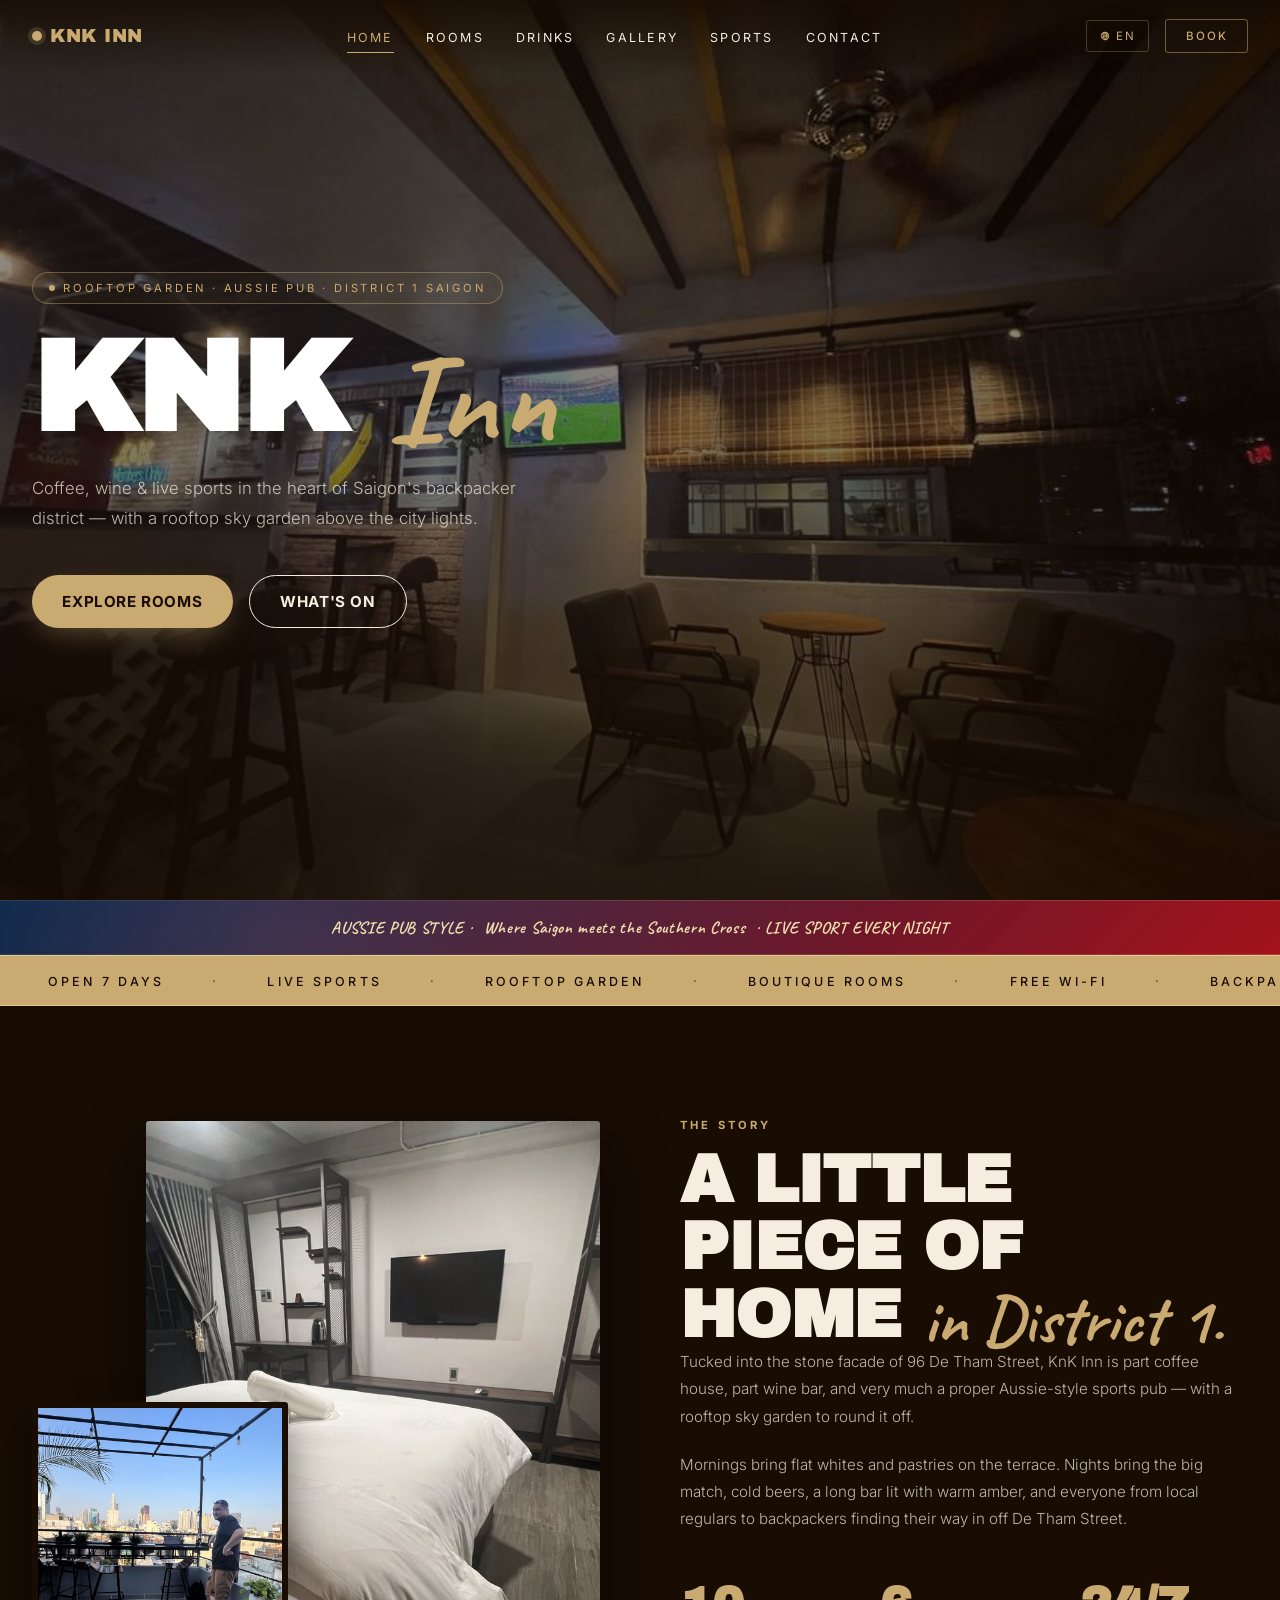
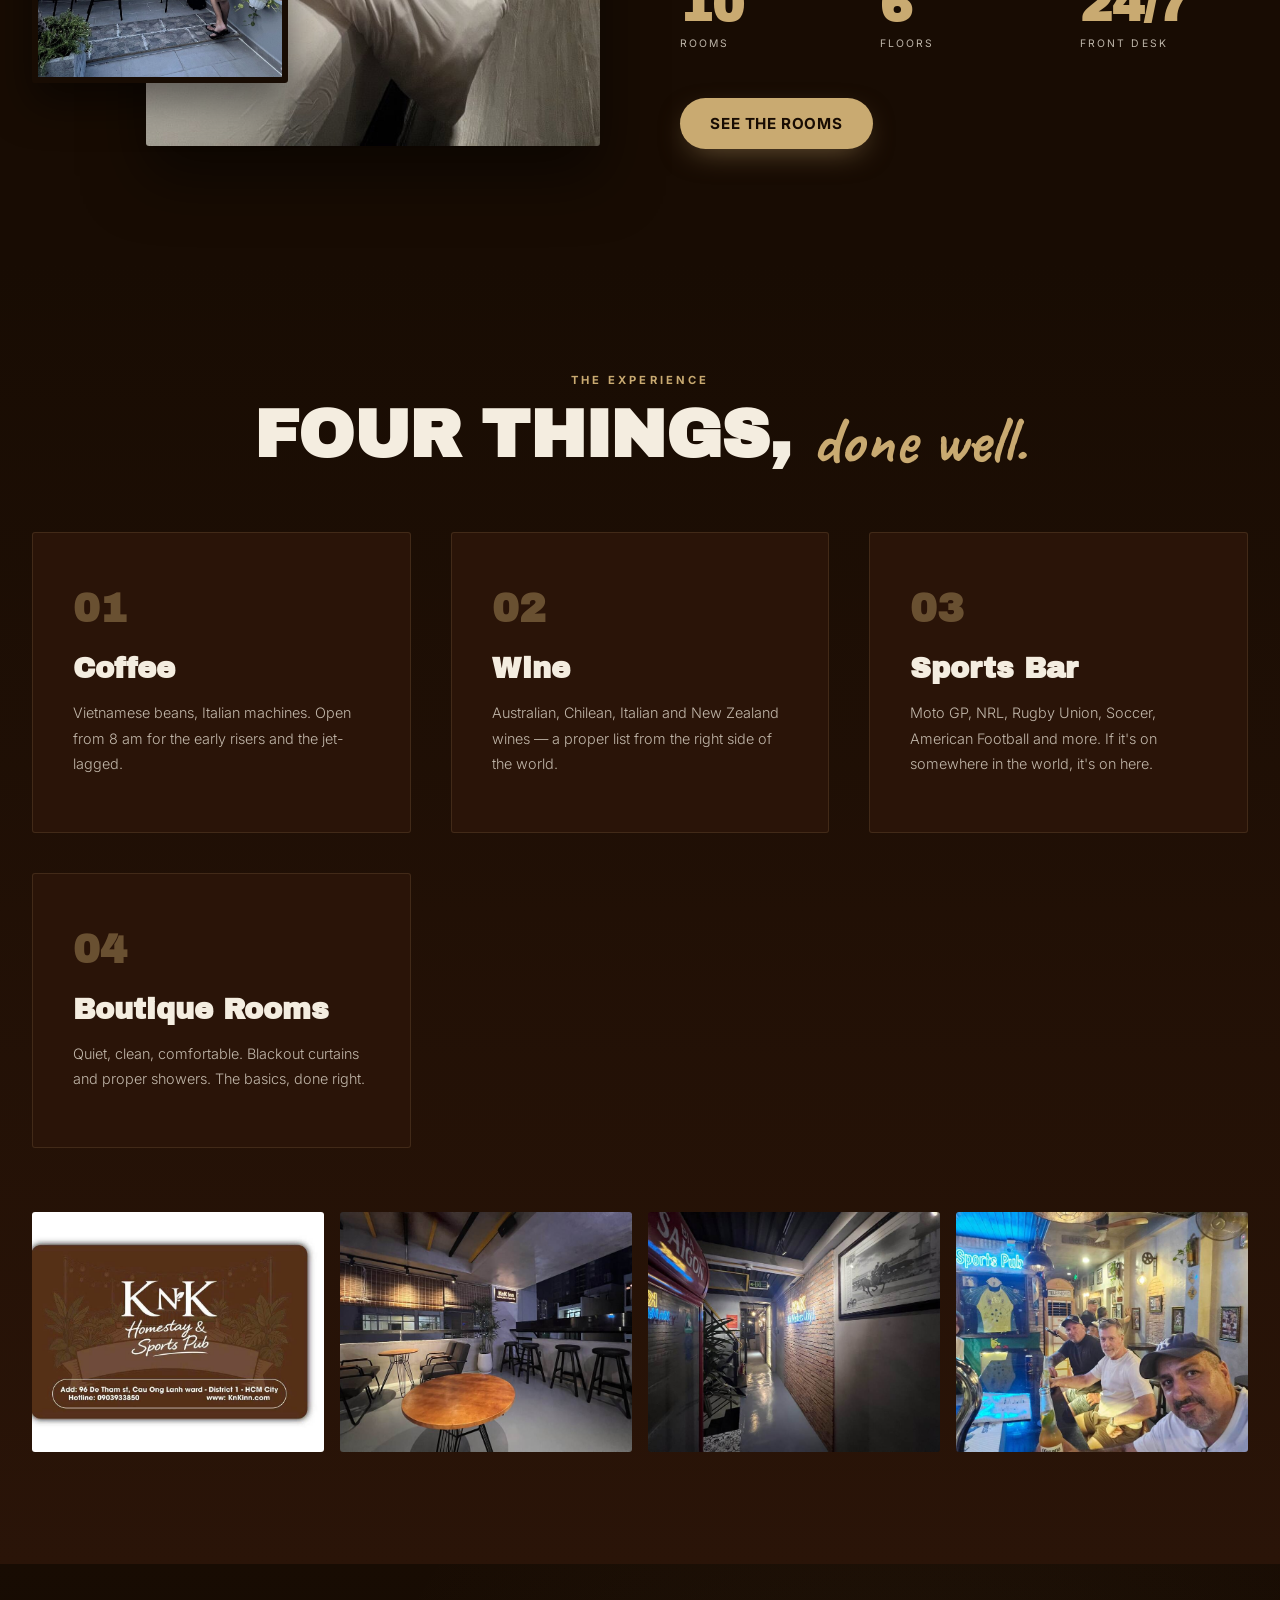
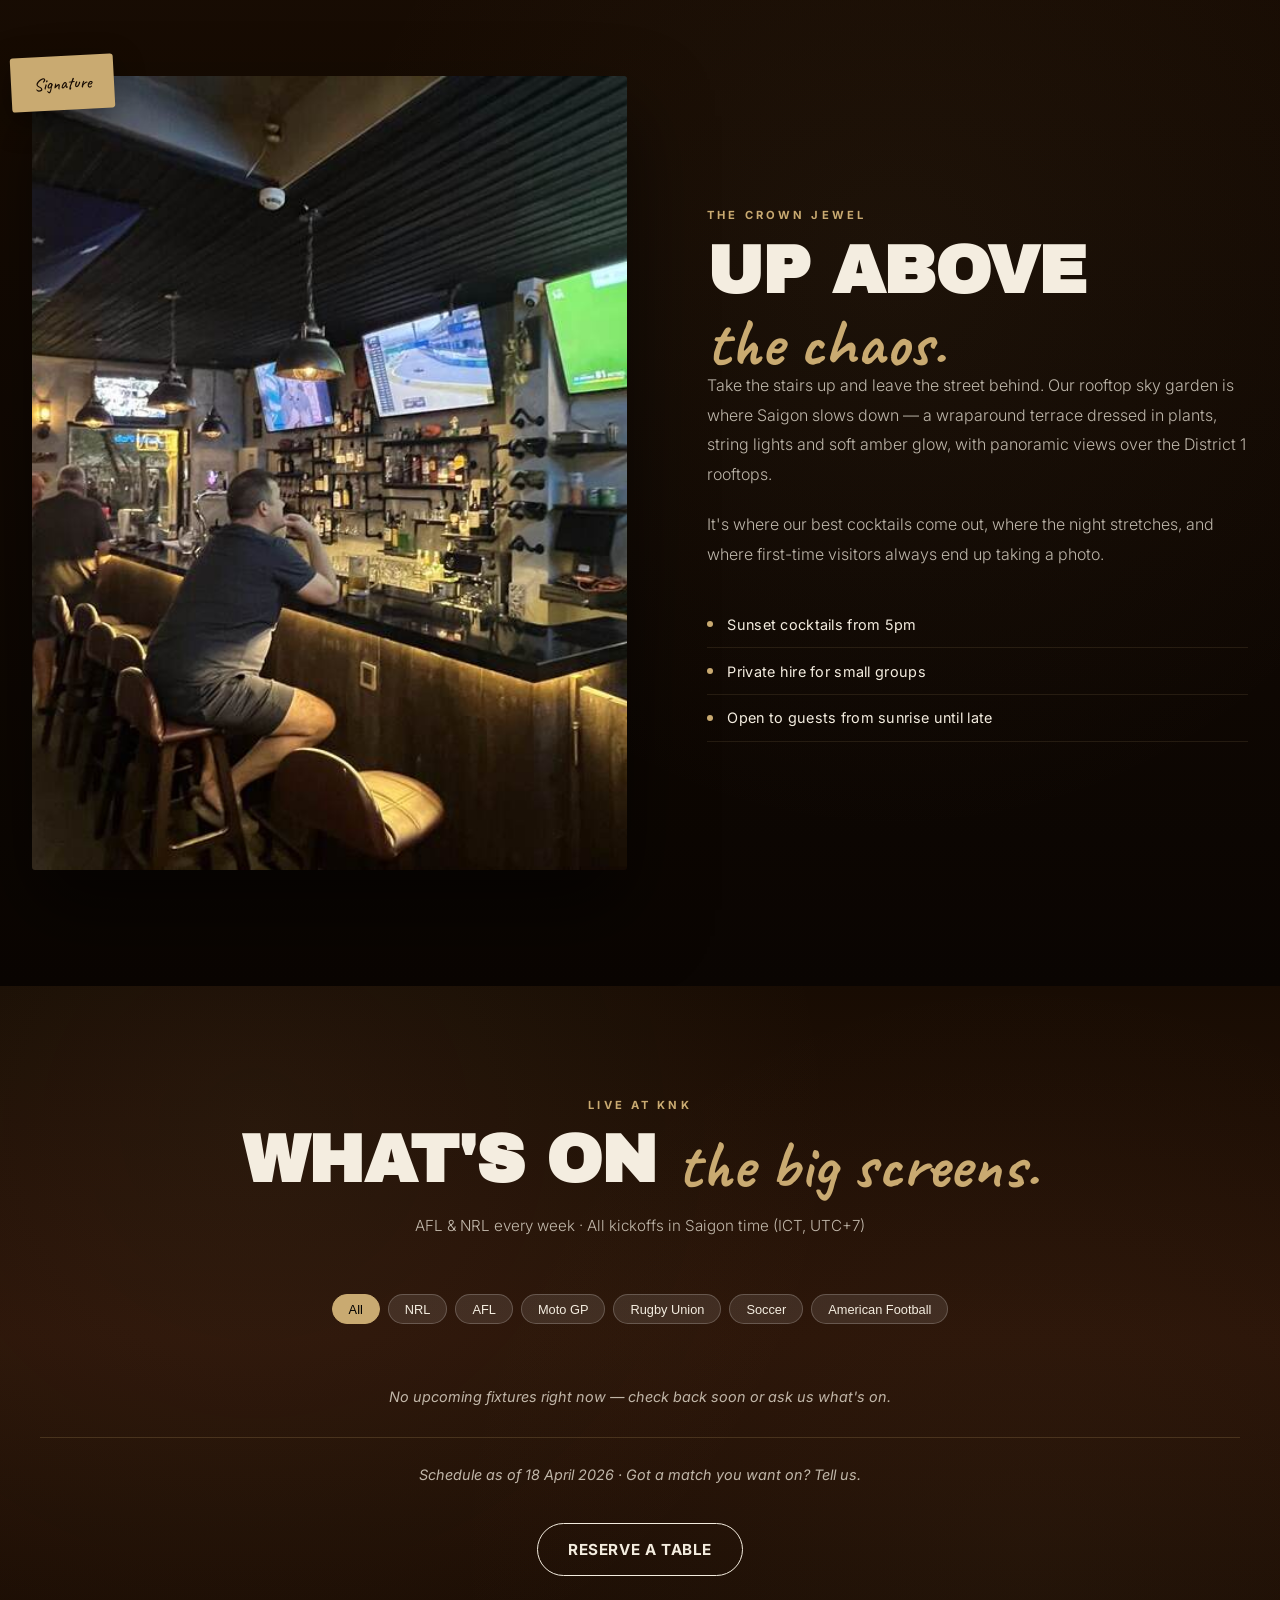
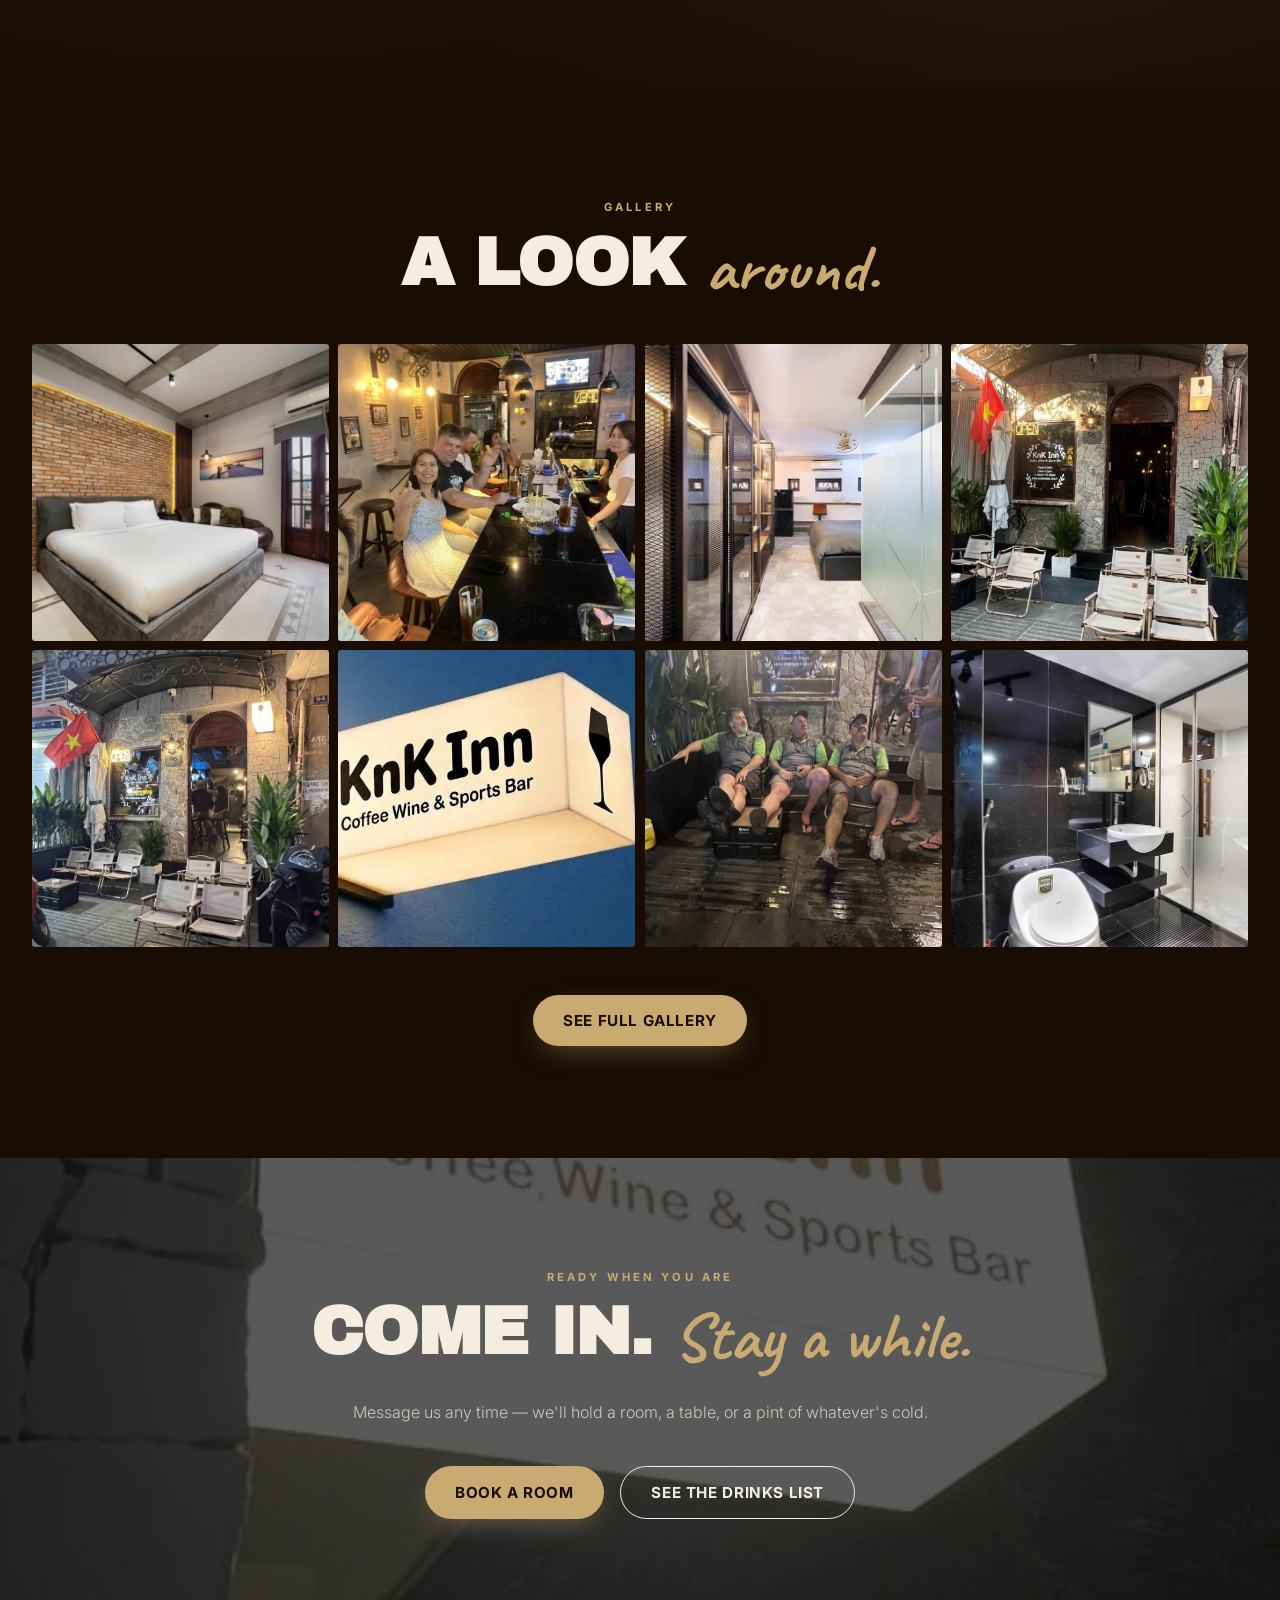
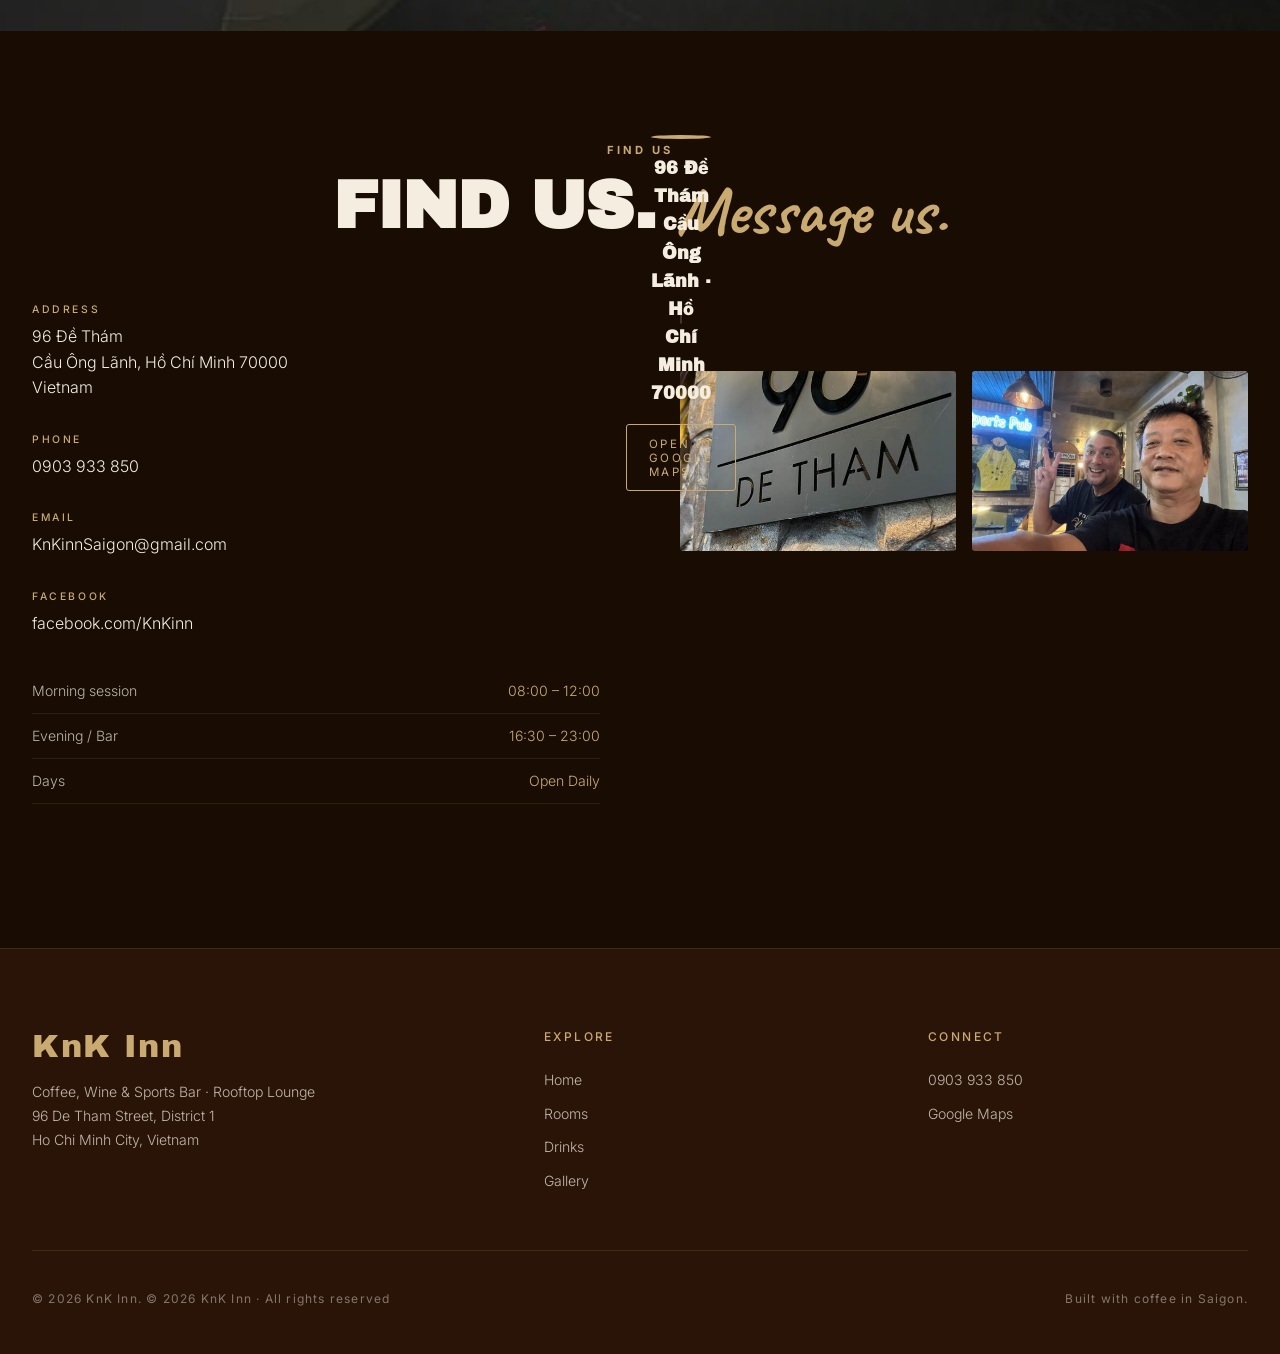
==== index.html @ b1adc75a "Update content, photos & sports" ====
<!DOCTYPE html>
<html lang="en">
<head>
<meta charset="UTF-8">
<meta name="viewport" content="width=device-width,initial-scale=1.0">
<title>KnK Inn — Boutique Hotel · Coffee · Wine · Sports Bar · Ho Chi Minh City</title>
<meta name="description" content="KnK Inn — an Aussie pub-style boutique hotel in the heart of District 1, Saigon. Coffee by day, wine and sport by night, rooftop by moonlight.">
<meta property="og:title" content="KnK Inn — Saigon">
<meta property="og:description" content="Boutique rooms · Coffee · Wine · Sports Bar · Rooftop Garden — 96 De Tham, District 1, Ho Chi Minh City">
<meta property="og:type" content="website">
<link rel="preconnect" href="https://fonts.googleapis.com">
<link rel="preconnect" href="https://fonts.gstatic.com" crossorigin>
<link href="https://fonts.googleapis.com/css2?family=Archivo+Black&family=Inter:wght@400;500;600;700&family=Caveat:wght@700&display=swap" rel="stylesheet">
<link rel="stylesheet" href="assets/css/styles.css">
</head>
<body>

<!-- NAV -->
<nav id="nav">
  <div class="nav-inner">
    <a href="index.html" class="nav-logo">KnK Inn</a>
    <ul class="nav-links">
      <li><a href="index.html" class="active" data-i18n="nav.home">Home</a></li>
      <li><a href="rooms.html" data-i18n="nav.rooms">Rooms</a></li>
      <li><a href="drinks.html" data-i18n="nav.drinks">Drinks</a></li>
      <li><a href="gallery.html" data-i18n="nav.gallery">Gallery</a></li>
      <li><a href="#sports" data-i18n="nav.sports">Sports</a></li>
      <li><a href="#contact" data-i18n="nav.contact">Contact</a></li>
    </ul>
    <div class="nav-right">
      <div data-lang-switch></div>
      <a href="#contact" class="nav-cta" data-i18n="nav.book">Book</a>
    </div>
    <button class="hamburger" aria-label="Menu" aria-expanded="false">
      <span></span><span></span><span></span>
    </button>
  </div>
</nav>

<div class="mobile-menu">
  <a href="index.html" data-i18n="nav.home">Home</a>
  <a href="rooms.html" data-i18n="nav.rooms">Rooms</a>
  <a href="drinks.html" data-i18n="nav.drinks">Drinks</a>
  <a href="gallery.html" data-i18n="nav.gallery">Gallery</a>
  <a href="#sports" data-i18n="nav.sports">Sports</a>
  <a href="#contact" data-i18n="nav.contact">Contact</a>
</div>

<!-- HERO -->
<section id="hero">
  <div class="hero-slides">
    <div class="hero-slide active"><img src="assets/img/nw_50.jpg" alt="KnK Inn facade"></div>
    <div class="hero-slide"><img src="assets/img/nw_22.jpg" alt="Rooftop garden"></div>
    <div class="hero-slide"><img src="assets/img/rm_11.jpg" alt="KnK Inn room"></div>
    <div class="hero-slide"><img src="assets/img/nw_11.jpg" alt="Sports bar"></div>
  </div>
  <div class="hero-overlay"></div>
  <div class="hero-content">
    <div class="hero-badge">
      <span class="hero-badge-dot"></span>
      <span data-i18n="hero.badge">Rooftop Garden · Aussie Pub · Saigon · District 1</span>
    </div>
    <h1 class="hero-title display-xl">
      <span data-i18n="hero.titleLine1">KnK</span> <em data-i18n="hero.titleLine2">Inn</em>
    </h1>
    <p class="hero-desc" data-i18n="hero.desc">Boutique rooms. Proper coffee. Good wine. Every game on every screen. A rooftop that makes Saigon feel small.</p>
    <div class="hero-actions">
      <a href="rooms.html" class="btn-primary" data-i18n="hero.ctaRooms">Explore Rooms</a>
      <a href="#sports" class="btn-ghost" data-i18n="hero.ctaSports">What's On</a>
    </div>
  </div>
</section>

<!-- AUSSIE PUB STRIP -->
<div class="aussie-strip">
  <p><em data-i18n="aussie.text">Aussie Pub Style in the heart of Saigon — every footy code, every cold tap, every time.</em></p>
</div>

<!-- TICKER -->
<div id="ticker">
  <div class="ticker-inner">
    <span data-i18n="ticker.item1">Open 7 Days</span>
    <span data-i18n="ticker.item2">Live Sports</span>
    <span data-i18n="ticker.item3">Rooftop Garden</span>
    <span data-i18n="ticker.item4">Boutique Rooms</span>
    <span data-i18n="ticker.item5">Free Wi-Fi</span>
    <span data-i18n="ticker.item6">Backpacker Street</span>
    <span data-i18n="ticker.item1">Open 7 Days</span>
    <span data-i18n="ticker.item2">Live Sports</span>
    <span data-i18n="ticker.item3">Rooftop Garden</span>
    <span data-i18n="ticker.item4">Boutique Rooms</span>
  </div>
</div>

<!-- ABOUT -->
<section class="section" id="about">
  <div class="container">
    <div class="about-wrap">
      <div class="about-images reveal">
        <img class="about-img-main" src="assets/img/rm_02.jpg" alt="KnK Inn room">
        <img class="about-img-inset" src="assets/img/rm_06.jpg" alt="KnK Inn rooftop">
      </div>
      <div class="about-content reveal">
        <span class="eyebrow" data-i18n="about.eyebrow">About Us</span>
        <h2 class="display-lg" data-i18n="about.title">A little piece of home <em>in District 1.</em></h2>
        <p data-i18n="about.p1">KnK Inn sits right on De Tham — the backpacker street — two minutes from Bui Vien's neon and ten minutes from Ben Thanh Market. We built the place we wanted to drink in: an Aussie pub that actually feels like one, with a serious coffee bar, and rooms upstairs that don't pretend to be anything other than comfortable and quiet.</p>
        <p data-i18n="about.p2">Six floors. A rooftop garden that catches the breeze. Every match on every screen. Come for the cricket, stay for the wine list.</p>
        <div class="stat-row">
          <div class="stat-item">
            <span class="stat-num">10</span>
            <div class="stat-label" data-i18n="about.stat1">Rooms</div>
          </div>
          <div class="stat-item">
            <span class="stat-num">6</span>
            <div class="stat-label" data-i18n="about.stat2">Floors</div>
          </div>
          <div class="stat-item">
            <span class="stat-num">24/7</span>
            <div class="stat-label" data-i18n="about.stat3">Front Desk</div>
          </div>
        </div>
        <a href="rooms.html" class="btn-primary" data-i18n="about.cta">See The Rooms</a>
      </div>
    </div>
  </div>
</section>

<!-- FEATURES -->
<section class="section" id="features" style="background:linear-gradient(180deg,var(--brown-deep),var(--brown-dark));">
  <div class="container">
    <div class="section-head" style="text-align:center;margin-bottom:4rem;">
      <span class="eyebrow" data-i18n="features.eyebrow">What We Do</span>
      <h2 class="display-lg" data-i18n="features.title">Four things, <em>done well.</em></h2>
    </div>
    <div class="features-grid">
      <div class="feature-card reveal">
        <div class="feature-num">01</div>
        <h3 class="feature-title" data-i18n="features.coffee.title">Coffee</h3>
        <p class="feature-desc" data-i18n="features.coffee.desc">Vietnamese beans, Italian machines. Open from 8 am for the early risers and the jet-lagged.</p>
      </div>
      <div class="feature-card reveal reveal-delay-1">
        <div class="feature-num">02</div>
        <h3 class="feature-title" data-i18n="features.wine.title">Wine</h3>
        <p class="feature-desc" data-i18n="features.wine.desc">Australian, Chilean, Italian and New Zealand wines — a proper list from the right side of the world.</p>
      </div>
      <div class="feature-card reveal reveal-delay-2">
        <div class="feature-num">03</div>
        <h3 class="feature-title" data-i18n="features.sports.title">Sports Bar</h3>
        <p class="feature-desc" data-i18n="features.sports.desc">Moto GP, NRL, Rugby Union, Soccer, American Football and more. If it's on somewhere in the world, it's on here.</p>
      </div>
      <div class="feature-card reveal reveal-delay-3">
        <div class="feature-num">04</div>
        <h3 class="feature-title" data-i18n="features.rooms.title">Boutique Rooms</h3>
        <p class="feature-desc" data-i18n="features.rooms.desc">Quiet, clean, comfortable. Blackout curtains and proper showers. VIP rooms include private bathtubs. The basics, done right.</p>
      </div>
    </div>
    <div class="photo-strip">
      <a class="photo-strip-item" data-lb data-lb-src="assets/img/nw_17.jpg"><img src="assets/img/nw_17.jpg" alt=""></a>
      <a class="photo-strip-item" data-lb data-lb-src="assets/img/nw_29.jpg"><img src="assets/img/nw_29.jpg" alt=""></a>
      <a class="photo-strip-item" data-lb data-lb-src="assets/img/nw_45.jpg"><img src="assets/img/nw_45.jpg" alt=""></a>
      <a class="photo-strip-item" data-lb data-lb-src="assets/img/nw_60.jpg"><img src="assets/img/nw_60.jpg" alt=""></a>
    </div>
  </div>
</section>

<!-- ROOFTOP -->
<section class="section" id="rooftop">
  <div class="rooftop-wrap">
    <div class="rooftop-images reveal">
      <div class="rooftop-badge"><span data-i18n="rooftop.badge">Signature</span></div>
      <img class="rooftop-main" src="assets/img/nw_22.jpg" alt="Rooftop garden">
    </div>
    <div class="rooftop-copy reveal">
      <span class="eyebrow" data-i18n="rooftop.eyebrow">Our Rooftop Garden</span>
      <h2 class="display-lg" data-i18n="rooftop.title">Up above <em>the chaos.</em></h2>
      <p data-i18n="rooftop.p1">Climb three flights and the city changes. Frangipani, potted lemongrass, slow fans, low lights — a pocket of green that feels nothing like District 1 below.</p>
      <p data-i18n="rooftop.p2">It's where we host sundowners, long lunches, quiet coffees and the best seat in the house for a Saigon thunderstorm. Open to guests from sunrise until late.</p>
      <ul class="rooftop-highlights">
        <li data-i18n="rooftop.bullet1">Sunset cocktails from 5pm</li>
        <li data-i18n="rooftop.bullet3">Private hire for small groups</li>
        <li data-i18n="rooftop.bullet5">Open to guests from sunrise until late</li>
      </ul>
    </div>
  </div>
</section>

<!-- SPORTS -->
<section class="section" id="sports">
  <div class="container">
    <div class="sports-head">
      <span class="eyebrow" data-i18n="sports.eyebrow">Coming Up</span>
      <h2 class="display-lg" data-i18n="sports.title">What's on <em>the big screens.</em></h2>
      <p class="sports-sub" data-i18n="sports.sub">NRL · AFL · Moto GP · Rugby Union · Soccer · American Football · All times Saigon (ICT, UTC+7)</p>
    </div>

    <div class="sports-filter filter-bar" style="margin-bottom:2rem;display:flex;flex-wrap:wrap;gap:0.5rem;">
      <button class="chip active" onclick="filterFixtures(this,'all')">All</button>
      <button class="chip" onclick="filterFixtures(this,'nrl')">NRL</button>
      <button class="chip" onclick="filterFixtures(this,'afl')">AFL</button>
      <button class="chip" onclick="filterFixtures(this,'motogp')">Moto GP</button>
      <button class="chip" onclick="filterFixtures(this,'rugby')">Rugby Union</button>
      <button class="chip" onclick="filterFixtures(this,'soccer')">Soccer</button>
      <button class="chip" onclick="filterFixtures(this,'nfl')">American Football</button>
    </div>

    <ul class="fixtures reveal" id="fixtures-list">
      <li class="fixture" data-sport="nrl">
        <div class="fx-date"><span class="dow">Sat</span><span class="dom">18</span><span class="mon">Apr</span></div>
        <div class="fx-meta">
          <div class="fx-tags"><span class="fx-tag fx-nrl">NRL</span></div>
          <p class="fx-title">Wests Tigers <span class="v">v</span> Broncos</p>
          <p class="fx-venue">Campbelltown Stadium</p>
        </div>
        <div class="fx-time">4:30 pm<span class="small">ICT kickoff</span></div>
      </li>

      <li class="fixture" data-sport="afl">
        <div class="fx-date"><span class="dow">Sat</span><span class="dom">18</span><span class="mon">Apr</span></div>
        <div class="fx-meta">
          <div class="fx-tags"><span class="fx-tag fx-afl">AFL</span></div>
          <p class="fx-title">Adelaide <span class="v">v</span> St Kilda</p>
          <p class="fx-venue">Adelaide Oval</p>
        </div>
        <div class="fx-time">5:05 pm<span class="small">ICT kickoff</span></div>
      </li>

      <li class="fixture fixture--marquee" data-sport="motogp">
        <div class="fx-date"><span class="dow">Sun</span><span class="dom">20</span><span class="mon">Apr</span></div>
        <div class="fx-meta">
          <div class="fx-tags"><span class="fx-tag fx-motogp">Moto GP</span><span class="fx-tag fx-marquee">Race Day</span></div>
          <p class="fx-title">Qatar Grand Prix — MotoGP Race</p>
          <p class="fx-venue">Lusail International Circuit</p>
        </div>
        <div class="fx-time">7:00 pm<span class="small">ICT start</span></div>
      </li>

      <li class="fixture" data-sport="afl">
        <div class="fx-date"><span class="dow">Thu</span><span class="dom">23</span><span class="mon">Apr</span></div>
        <div class="fx-meta">
          <div class="fx-tags"><span class="fx-tag fx-afl">AFL</span></div>
          <p class="fx-title">Western Bulldogs <span class="v">v</span> Swans</p>
          <p class="fx-venue">Marvel Stadium</p>
        </div>
        <div class="fx-time">4:50 pm<span class="small">ICT kickoff</span></div>
      </li>

      <li class="fixture" data-sport="soccer">
        <div class="fx-date"><span class="dow">Thu</span><span class="dom">24</span><span class="mon">Apr</span></div>
        <div class="fx-meta">
          <div class="fx-tags"><span class="fx-tag fx-soccer">Soccer</span></div>
          <p class="fx-title">EPL Round 34</p>
          <p class="fx-venue">Multiple Venues — all on screen</p>
        </div>
        <div class="fx-time">All day<span class="small">ICT times vary</span></div>
      </li>

      <li class="fixture" data-sport="afl">
        <div class="fx-date"><span class="dow">Fri</span><span class="dom">24</span><span class="mon">Apr</span></div>
        <div class="fx-meta">
          <div class="fx-tags"><span class="fx-tag fx-afl">AFL</span></div>
          <p class="fx-title">Richmond <span class="v">v</span> Melbourne</p>
          <p class="fx-venue">MCG</p>
        </div>
        <div class="fx-time">4:50 pm<span class="small">ICT kickoff</span></div>
      </li>

      <li class="fixture" data-sport="nrl">
        <div class="fx-date"><span class="dow">Fri</span><span class="dom">24</span><span class="mon">Apr</span></div>
        <div class="fx-meta">
          <div class="fx-tags"><span class="fx-tag fx-nrl">NRL</span></div>
          <p class="fx-title">Broncos <span class="v">v</span> Bulldogs</p>
          <p class="fx-venue">Suncorp Stadium</p>
        </div>
        <div class="fx-time">5:00 pm<span class="small">ICT kickoff</span></div>
      </li>

      <li class="fixture fixture--marquee" data-sport="nrl">
        <div class="fx-date"><span class="dow">Sat</span><span class="dom">25</span><span class="mon">Apr</span></div>
        <div class="fx-meta">
          <div class="fx-tags"><span class="fx-tag fx-nrl">NRL</span><span class="fx-tag fx-marquee">ANZAC Day</span></div>
          <p class="fx-title">Storm <span class="v">v</span> Rabbitohs</p>
          <p class="fx-venue">AAMI Park</p>
        </div>
        <div class="fx-time">5:10 pm<span class="small">ICT kickoff</span></div>
      </li>

      <li class="fixture fixture--marquee" data-sport="afl">
        <div class="fx-date"><span class="dow">Sat</span><span class="dom">25</span><span class="mon">Apr</span></div>
        <div class="fx-meta">
          <div class="fx-tags"><span class="fx-tag fx-afl">AFL</span><span class="fx-tag fx-marquee">ANZAC Day</span></div>
          <p class="fx-title">Fremantle <span class="v">v</span> Carlton</p>
          <p class="fx-venue">Optus Stadium</p>
        </div>
        <div class="fx-time">6:30 pm<span class="small">ICT kickoff</span></div>
      </li>

      <li class="fixture" data-sport="rugby">
        <div class="fx-date"><span class="dow">Sat</span><span class="dom">26</span><span class="mon">Apr</span></div>
        <div class="fx-meta">
          <div class="fx-tags"><span class="fx-tag fx-rugby">Rugby Union</span></div>
          <p class="fx-title">Super Rugby Pacific Round 11</p>
          <p class="fx-venue">Multiple Venues</p>
        </div>
        <div class="fx-time">TBC<span class="small">ICT times</span></div>
      </li>

      <li class="fixture" data-sport="afl">
        <div class="fx-date"><span class="dow">Thu</span><span class="dom">30</span><span class="mon">Apr</span></div>
        <div class="fx-meta">
          <div class="fx-tags"><span class="fx-tag fx-afl">AFL</span></div>
          <p class="fx-title">Collingwood <span class="v">v</span> Hawthorn</p>
          <p class="fx-venue">MCG</p>
        </div>
        <div class="fx-time">4:30 pm<span class="small">ICT kickoff</span></div>
      </li>

      <li class="fixture fixture--marquee" data-sport="afl">
        <div class="fx-date"><span class="dow">Fri</span><span class="dom">01</span><span class="mon">May</span></div>
        <div class="fx-meta">
          <div class="fx-tags"><span class="fx-tag fx-afl">AFL</span><span class="fx-tag fx-marquee">Showdown</span></div>
          <p class="fx-title">Adelaide <span class="v">v</span> Port Adelaide</p>
          <p class="fx-venue">Adelaide Oval</p>
        </div>
        <div class="fx-time">5:10 pm<span class="small">ICT kickoff</span></div>
      </li>

      <li class="fixture fixture--marquee" data-sport="motogp">
        <div class="fx-date"><span class="dow">Sun</span><span class="dom">04</span><span class="mon">May</span></div>
        <div class="fx-meta">
          <div class="fx-tags"><span class="fx-tag fx-motogp">Moto GP</span><span class="fx-tag fx-marquee">Race Day</span></div>
          <p class="fx-title">Spanish Grand Prix — MotoGP Race</p>
          <p class="fx-venue">Circuito de Jerez</p>
        </div>
        <div class="fx-time">9:00 pm<span class="small">ICT start</span></div>
      </li>
    </ul>

    <p class="fx-note" data-i18n="sports.note">Schedule as of 20 April 2026 · Got a match you want on? Just ask.</p>

    <div style="text-align:center;margin-top:2.5rem;">
      <a href="#contact" class="btn-ghost" data-i18n="sports.cta">Reserve a table</a>
    </div>
  </div>
</section>

<!-- GALLERY PREVIEW -->
<section class="section" id="gallery-preview">
  <div class="container">
    <div class="section-head" style="text-align:center;margin-bottom:3rem;">
      <span class="eyebrow" data-i18n="gallery.eyebrow">Inside KnK</span>
      <h2 class="display-lg" data-i18n="gallery.title">A look <em>around.</em></h2>
    </div>
    <div class="preview-grid">
      <a class="preview-item" data-lb data-lb-src="assets/img/nw_08.jpg"><img src="assets/img/nw_08.jpg" alt=""></a>
      <a class="preview-item" data-lb data-lb-src="assets/img/nw_30.jpg"><img src="assets/img/nw_30.jpg" alt=""></a>
      <a class="preview-item" data-lb data-lb-src="assets/img/nw_44.jpg"><img src="assets/img/nw_44.jpg" alt=""></a>
      <a class="preview-item" data-lb data-lb-src="assets/img/ex_03.jpg"><img src="assets/img/ex_03.jpg" alt=""></a>
      <a class="preview-item" data-lb data-lb-src="assets/img/nw_15.jpg"><img src="assets/img/nw_15.jpg" alt=""></a>
      <a class="preview-item" data-lb data-lb-src="assets/img/nw_55.jpg"><img src="assets/img/nw_55.jpg" alt=""></a>
      <a class="preview-item" data-lb data-lb-src="assets/img/nw_68.jpg"><img src="assets/img/nw_68.jpg" alt=""></a>
      <a class="preview-item" data-lb data-lb-src="assets/img/nw_41.jpg"><img src="assets/img/nw_41.jpg" alt=""></a>
    </div>
    <div style="text-align:center;margin-top:3rem;">
      <a href="gallery.html" class="btn-primary" data-i18n="gallery.cta">See full gallery</a>
    </div>
  </div>
</section>

<!-- CTA -->
<section id="cta-banner">
  <div class="cta-banner-bg"><img src="assets/img/nw_05.jpg" alt=""></div>
  <div class="cta-banner-inner">
    <span class="eyebrow" data-i18n="cta.eyebrow">Ready when you are</span>
    <h2 class="display-lg" data-i18n="cta.title">Come in. <em>Stay a while.</em></h2>
    <p data-i18n="cta.desc">Message us any time — we'll hold a room, a table, or a pint of whatever's cold.</p>
    <div class="hero-actions" style="justify-content:center;">
      <a href="#contact" class="btn-primary" data-i18n="cta.btn1">Book a Room</a>
      <a href="drinks.html" class="btn-ghost" data-i18n="cta.btn2">See the drinks list</a>
    </div>
  </div>
</section>

<!-- CONTACT -->
<section class="section" id="contact">
  <div class="container">
    <div class="section-head" style="text-align:center;margin-bottom:4rem;">
      <span class="eyebrow" data-i18n="contact.eyebrow">Get In Touch</span>
      <h2 class="display-lg" data-i18n="contact.title">Find us. <em>Message us.</em></h2>
    </div>
    <div class="contact-wrap">
      <div class="reveal">
        <div class="info-block">
          <span class="info-block-label" data-i18n="contact.address">Address</span>
          <div class="info-block-value">96 Đề Thám<br>Cầu Ông Lãnh, Hồ Chí Minh 70000<br>Vietnam</div>
        </div>
        <div class="info-block">
          <span class="info-block-label" data-i18n="contact.phone">Phone</span>
          <div class="info-block-value"><a href="tel:+84903933850">0903 933 850</a></div>
        </div>
        <div class="info-block">
          <span class="info-block-label">Email</span>
          <div class="info-block-value"><a href="mailto:KnKinnSaigon@gmail.com">KnKinnSaigon@gmail.com</a></div>
        </div>
        <div class="info-block">
          <span class="info-block-label">Facebook</span>
          <div class="info-block-value"><a href="https://facebook.com/KnKinn" target="_blank" rel="noopener">facebook.com/KnKinn</a></div>
        </div>
        <table class="hours-table">
          <tr><td>Morning session</td><td>08:00 – 12:00</td></tr>
          <tr><td>Evening / Bar</td><td>16:30 – 23:00</td></tr>
          <tr><td>Days</td><td>Open Daily</td></tr>
        </table>
      </div>
      <div class="reveal">
        <a href="https://maps.app.goo.gl/536hWM3Kgq6KUPfg9" target="_blank" rel="noopener" class="contact-map-placeholder">
          <div class="map-inner">
            <div class="map-pin-ring"></div>
            <div class="map-address">96 Đề Thám<br>Cầu Ông Lãnh · Hồ Chí Minh 70000</div>
            <span class="map-link" data-i18n="contact.openMap">Open in Google Maps</span>
          </div>
        </a>
        <div class="contact-photo-row">
          <img src="assets/img/nw_33.jpg" alt="">
          <img src="assets/img/nw_47.jpg" alt="">
        </div>
      </div>
    </div>
  </div>
</section>

<!-- FOOTER -->
<footer>
  <div class="footer-inner">
    <div class="footer-brand">
      <h3>KnK Inn</h3>
      <p data-i18n="footer.tagline">Aussie pub style · Saigon heart.<br>96 Đề Thám, Cầu Ông Lãnh, Hồ Chí Minh 70000, Vietnam.</p>
    </div>
    <div class="footer-col">
      <h4 data-i18n="footer.explore">Explore</h4>
      <a href="index.html" data-i18n="nav.home">Home</a>
      <a href="rooms.html" data-i18n="nav.rooms">Rooms</a>
      <a href="drinks.html" data-i18n="nav.drinks">Drinks</a>
      <a href="gallery.html" data-i18n="nav.gallery">Gallery</a>
    </div>
    <div class="footer-col">
      <h4 data-i18n="footer.connect">Connect</h4>
      <a href="tel:+84903933850">0903 933 850</a>
      <a href="https://maps.app.goo.gl/536hWM3Kgq6KUPfg9" target="_blank" rel="noopener" data-i18n="contact.map">Google Maps</a>
    </div>
  </div>
  <div class="footer-bottom">
    <span>© <span data-year>2026</span> KnK Inn. <span data-i18n="footer.rights">All rights reserved.</span></span>
    <span data-i18n="footer.madeWith">Built with coffee in Saigon.</span>
  </div>
</footer>

<!-- LIGHTBOX -->
<div id="lightbox">
  <button class="lb-close" aria-label="Close">×</button>
  <button class="lb-nav" id="lbPrev" aria-label="Previous">‹</button>
  <div class="lb-img-wrap"><img src="" alt=""></div>
  <button class="lb-nav" id="lbNext" aria-label="Next">›</button>
  <div class="lb-counter"></div>
</div>

<script src="assets/js/i18n.js"></script>
<script src="assets/js/main.js"></script>
<style>
  .fx-tag.fx-motogp { background: #e85d04; color: #fff; }
  .fx-tag.fx-rugby  { background: #2d6a4f; color: #fff; }
  .fx-tag.fx-soccer { background: #1565c0; color: #fff; }
  .fx-tag.fx-nfl    { background: #6a0f2a; color: #fff; }
  .chip { background: rgba(255,255,255,0.1); color: var(--cream,#f4ede0); border: 1px solid rgba(255,255,255,0.2); border-radius: 20px; padding: 0.4rem 1rem; font-size: 0.8rem; cursor: pointer; transition: background 0.2s; }
  .chip.active, .chip:hover { background: var(--gold,#c9aa71); color: #000; border-color: var(--gold,#c9aa71); }
</style>
<script>
// Auto-hide fixtures whose date has passed (runs on page load)
(function() {
  const MONTHS = {Jan:0,Feb:1,Mar:2,Apr:3,May:4,Jun:5,Jul:6,Aug:7,Sep:8,Oct:9,Nov:10,Dec:11};
  const now   = new Date();
  const today = new Date(now.getFullYear(), now.getMonth(), now.getDate()); // midnight this morning

  document.querySelectorAll('#fixtures-list .fixture').forEach(function(li) {
    const domEl = li.querySelector('.dom');
    const monEl = li.querySelector('.mon');
    if (!domEl || !monEl) return;

    const day = parseInt(domEl.textContent, 10);
    const mon = MONTHS[monEl.textContent.trim()];
    if (mon === undefined || isNaN(day)) return;

    // Fixture date at midnight — stays visible all day, disappears the following day
    const fixtureDay = new Date(now.getFullYear(), mon, day);

    if (fixtureDay < today) {
      li.style.display = 'none';
      li.setAttribute('data-past', 'true');
    }
  });

  // If the list is now empty, show a friendly message
  const list = document.getElementById('fixtures-list');
  if (list) {
    const visible = Array.from(list.querySelectorAll('.fixture')).filter(
      li => li.style.display !== 'none'
    );
    if (visible.length === 0) {
      const msg = document.createElement('p');
      msg.className = 'fx-note';
      msg.style.textAlign = 'center';
      msg.style.padding = '2rem 0';
      msg.textContent = 'No upcoming fixtures right now — check back soon or ask us what\'s on.';
      list.parentNode.insertBefore(msg, list);
    }
  }
})();

function filterFixtures(btn, sport) {
  document.querySelectorAll('.sports-filter .chip').forEach(c => c.classList.remove('active'));
  btn.classList.add('active');
  document.querySelectorAll('#fixtures-list .fixture').forEach(li => {
    // Respect both the filter AND the auto-hide (don't un-hide past fixtures)
    const isPast = li.getAttribute('data-past') === 'true';
    if (isPast) return;
    if (sport === 'all' || li.dataset.sport === sport) {
      li.style.display = '';
    } else {
      li.style.display = 'none';
    }
  });
}
</script>
</body>
</html>
---- assets/css/styles.css ----
/* ═══════════════════════════════════════════
   KnK Inn — Shared Stylesheet
═══════════════════════════════════════════ */
*, *::before, *::after { box-sizing: border-box; margin: 0; padding: 0; }

:root {
  --brown-deep: #180c03;
  --brown-dark: #2a1408;
  --brown-mid:  #3d1f0d;
  --brown-warm: #5a2e12;
  --gold:       #c9aa71;
  --gold-light: #e2c98a;
  --gold-pale:  #f0deb0;
  --cream:      #f4ede0;
  --cream-dim:  rgba(244,237,224,0.75);
  --cream-faint:rgba(244,237,224,0.45);
  --white:      #ffffff;
  --ease-out:   cubic-bezier(0.16, 1, 0.3, 1);
}

html { scroll-behavior: smooth; font-size: 16px; }

body {
  font-family: 'Inter', sans-serif;
  background: var(--brown-deep);
  color: var(--cream);
  overflow-x: hidden;
  -webkit-font-smoothing: antialiased;
  min-height: 100vh;
}

::-webkit-scrollbar { width: 6px; }
::-webkit-scrollbar-track { background: var(--brown-dark); }
::-webkit-scrollbar-thumb { background: var(--brown-warm); border-radius: 3px; }

/* Typography — bold display with Caveat accent, Inter for body (mashup v4) */
.serif { font-family: 'Archivo Black', 'Inter', sans-serif; }
.eyebrow {
  font-size: 0.7rem; letter-spacing: 0.28em; text-transform: uppercase;
  color: var(--gold); font-weight: 700; display: block; margin-bottom: 0.9rem;
  font-family: 'Inter', sans-serif;
}
.display-xl {
  font-family: 'Archivo Black', 'Inter', sans-serif;
  font-size: clamp(3.2rem, 10vw, 8rem);
  font-weight: 900; line-height: 0.88; color: var(--white);
  letter-spacing: -0.02em; text-transform: uppercase;
}
.display-xl em {
  color: var(--gold); font-family: 'Caveat', cursive; font-weight: 700;
  font-style: normal; text-transform: none; letter-spacing: 0;
  display: inline-block; transform: translateY(0.08em);
}
.display-lg {
  font-family: 'Archivo Black', 'Inter', sans-serif;
  font-size: clamp(2.1rem, 5.5vw, 4.2rem);
  font-weight: 900; line-height: 1; color: var(--cream);
  letter-spacing: -0.01em; text-transform: uppercase;
}
.display-lg em {
  color: var(--gold); font-family: 'Caveat', cursive; font-weight: 700;
  font-style: normal; text-transform: none; letter-spacing: 0;
  display: inline-block; transform: translateY(0.08em);
}
.display-md {
  font-family: 'Archivo Black', 'Inter', sans-serif;
  font-size: clamp(1.5rem, 3vw, 2.1rem);
  font-weight: 900; line-height: 1.15; color: var(--cream);
  letter-spacing: -0.005em;
}
.display-md em {
  color: var(--gold); font-family: 'Caveat', cursive; font-weight: 700;
  font-style: normal;
}

/* NAV */
#nav {
  position: fixed; top: 0; left: 0; right: 0; z-index: 100;
  padding: 1.2rem 2rem; transition: all 0.4s var(--ease-out);
  background: linear-gradient(180deg, rgba(24,12,3,0.85), rgba(24,12,3,0));
}
#nav.scrolled {
  background: rgba(24,12,3,0.85); backdrop-filter: blur(12px);
  border-bottom: 1px solid rgba(201,170,113,0.12);
  padding: 0.8rem 2rem;
}
.nav-inner {
  max-width: 1400px; margin: 0 auto; display: flex; align-items: center;
  justify-content: space-between; gap: 1.2rem;
}
.nav-logo {
  font-family: 'Archivo Black', 'Inter', sans-serif; font-size: 1.5rem; letter-spacing: 0.05em;
  color: var(--gold); text-decoration: none; letter-spacing: 0.04em;
  transition: color 0.3s;
}
.nav-logo:hover { color: var(--gold-light); }
.nav-links { list-style: none; display: flex; gap: 2rem; align-items: center; }
.nav-links a {
  color: var(--cream); text-decoration: none; font-size: 0.78rem;
  letter-spacing: 0.18em; text-transform: uppercase; position: relative;
  padding: 0.4rem 0; transition: color 0.3s;
}
.nav-links a::after {
  content: ''; position: absolute; left: 0; bottom: -2px; width: 100%;
  height: 1px; background: var(--gold); transform: scaleX(0);
  transform-origin: right; transition: transform 0.4s var(--ease-out);
}
.nav-links a:hover::after,
.nav-links a.active::after { transform: scaleX(1); transform-origin: left; }
.nav-links a:hover,
.nav-links a.active { color: var(--gold); }
.nav-cta {
  padding: 0.55rem 1.2rem; background: transparent;
  border: 1px solid rgba(201,170,113,0.5); color: var(--gold);
  font-size: 0.72rem; letter-spacing: 0.18em; text-transform: uppercase;
  text-decoration: none; font-weight: 500; transition: all 0.3s;
  border-radius: 3px;
}
.nav-cta:hover { background: var(--gold); color: var(--brown-deep); border-color: var(--gold); }

/* Language Switcher */
.lang-switch {
  position: relative; display: inline-block;
}
.lang-btn {
  background: transparent; border: 1px solid rgba(201,170,113,0.3);
  color: var(--gold); font-family: inherit; font-size: 0.72rem;
  letter-spacing: 0.15em; text-transform: uppercase; cursor: pointer;
  padding: 0.5rem 0.8rem; border-radius: 3px;
  transition: all 0.3s; display: flex; align-items: center; gap: 0.4rem;
}
.lang-btn:hover { border-color: var(--gold); background: rgba(201,170,113,0.08); }
.lang-btn svg { width: 10px; height: 10px; fill: currentColor; }
.lang-menu {
  position: absolute; top: calc(100% + 0.5rem); right: 0;
  background: rgba(40,20,8,0.98); backdrop-filter: blur(12px);
  border: 1px solid rgba(201,170,113,0.25); border-radius: 4px;
  min-width: 180px; padding: 0.4rem 0;
  opacity: 0; visibility: hidden; transform: translateY(-5px);
  transition: all 0.3s var(--ease-out); z-index: 200;
  box-shadow: 0 10px 30px rgba(0,0,0,0.5);
}
.lang-switch.open .lang-menu {
  opacity: 1; visibility: visible; transform: translateY(0);
}
.lang-option {
  display: block; padding: 0.55rem 1rem; color: var(--cream); cursor: pointer;
  font-size: 0.78rem; letter-spacing: 0.04em; transition: all 0.2s;
  text-decoration: none; border: none; background: transparent; width: 100%;
  text-align: left; font-family: inherit;
}
.lang-option:hover { background: rgba(201,170,113,0.1); color: var(--gold); }
.lang-option.active { color: var(--gold); font-weight: 500; }
.lang-option .lang-native { opacity: 0.6; margin-left: 0.3rem; font-size: 0.72rem; }

/* Hamburger (mobile) */
.hamburger {
  display: none; background: none; border: none; cursor: pointer;
  padding: 0.5rem; z-index: 102;
}
.hamburger span {
  display: block; width: 24px; height: 1.5px; background: var(--gold);
  margin: 5px 0; transition: all 0.3s;
}
.hamburger.open span:nth-child(1) { transform: translateY(6.5px) rotate(45deg); }
.hamburger.open span:nth-child(2) { opacity: 0; }
.hamburger.open span:nth-child(3) { transform: translateY(-6.5px) rotate(-45deg); }

.mobile-menu {
  position: fixed; inset: 0; background: rgba(24,12,3,0.98);
  backdrop-filter: blur(20px); display: flex; flex-direction: column;
  justify-content: center; align-items: center; gap: 1.6rem;
  z-index: 101; opacity: 0; visibility: hidden;
  transition: all 0.4s var(--ease-out);
}
.mobile-menu.open { opacity: 1; visibility: visible; }
.mobile-menu a {
  color: var(--cream); text-decoration: none; font-weight: 300;
  font-family: 'Archivo Black', 'Inter', sans-serif; font-size: 1.8rem;
  letter-spacing: 0.05em; transition: color 0.3s;
}
.mobile-menu a:hover { color: var(--gold); }

/* Buttons */
.btn-primary {
  display: inline-block; padding: 1rem 2.3rem; background: var(--gold);
  color: var(--brown-deep); text-decoration: none; font-weight: 500;
  font-size: 0.78rem; letter-spacing: 0.22em; text-transform: uppercase;
  border-radius: 3px; transition: all 0.3s var(--ease-out);
  border: 1px solid var(--gold);
}
.btn-primary:hover { background: transparent; color: var(--gold); transform: translateY(-2px); }
.btn-ghost {
  display: inline-block; padding: 1rem 2.3rem; background: transparent;
  color: var(--cream); text-decoration: none; font-weight: 500;
  font-size: 0.78rem; letter-spacing: 0.22em; text-transform: uppercase;
  border: 1px solid rgba(244,237,224,0.3); border-radius: 3px;
  transition: all 0.3s var(--ease-out);
}
.btn-ghost:hover { border-color: var(--cream); transform: translateY(-2px); }

/* Section */
.section { padding: 7rem 2rem; position: relative; }
.container { max-width: 1400px; margin: 0 auto; }

/* Page header (internal pages) */
.page-header {
  padding: 10rem 2rem 4rem; text-align: center;
  background: linear-gradient(180deg, var(--brown-dark) 0%, var(--brown-deep) 100%);
  border-bottom: 1px solid rgba(201,170,113,0.15);
}
.page-header h1 { margin-top: 0.5rem; }
.page-header p {
  color: var(--cream-dim); font-size: 1rem; margin-top: 1.3rem;
  max-width: 620px; margin-left: auto; margin-right: auto; line-height: 1.7;
  font-weight: 300;
}

/* Reveal */
.reveal { opacity: 0; transform: translateY(30px); transition: all 0.8s var(--ease-out); }
.reveal.visible { opacity: 1; transform: translateY(0); }
.reveal-delay-1 { transition-delay: 0.1s; }
.reveal-delay-2 { transition-delay: 0.2s; }
.reveal-delay-3 { transition-delay: 0.3s; }
.reveal-delay-4 { transition-delay: 0.4s; }

/* Hero (home) */
#hero {
  position: relative; height: 100vh; min-height: 640px;
  overflow: hidden; color: var(--white);
}
.hero-slides { position: absolute; inset: 0; }
.hero-slide {
  position: absolute; inset: 0; opacity: 0;
  transition: opacity 1.5s var(--ease-out);
}
.hero-slide.active { opacity: 1; }
.hero-slide img {
  width: 100%; height: 100%; object-fit: cover;
  animation: heroZoom 8s ease-in-out infinite alternate;
}
@keyframes heroZoom {
  0% { transform: scale(1.02); }
  100% { transform: scale(1.15); }
}
.hero-overlay {
  position: absolute; inset: 0;
  background: linear-gradient(180deg, rgba(24,12,3,0.4) 0%, rgba(24,12,3,0.55) 50%, rgba(24,12,3,0.85) 100%);
  z-index: 1;
}
.hero-content {
  position: relative; z-index: 2; height: 100%;
  display: flex; flex-direction: column; justify-content: center;
  padding: 0 2rem; max-width: 1400px; margin: 0 auto;
  animation: heroFadeUp 1.4s var(--ease-out);
}
@keyframes heroFadeUp {
  from { opacity: 0; transform: translateY(30px); }
  to   { opacity: 1; transform: translateY(0); }
}
.hero-badge {
  display: inline-flex; align-items: center; gap: 0.5rem;
  padding: 0.5rem 1rem; border: 1px solid rgba(201,170,113,0.4);
  border-radius: 30px; font-size: 0.7rem; letter-spacing: 0.25em;
  text-transform: uppercase; color: var(--gold); width: fit-content;
  margin-bottom: 1.8rem; background: rgba(201,170,113,0.06);
}
.hero-badge-dot {
  display: inline-block; width: 6px; height: 6px; border-radius: 50%;
  background: var(--gold); animation: pulse 2s infinite;
}
@keyframes pulse {
  0%,100% { opacity: 1; transform: scale(1); }
  50% { opacity: 0.4; transform: scale(1.3); }
}
.hero-title { margin-bottom: 1.8rem; }
.hero-desc {
  max-width: 520px; margin-bottom: 2.6rem;
  font-size: 1.05rem; color: var(--cream-dim); line-height: 1.75;
  font-weight: 300;
}
.hero-actions { display: flex; gap: 1rem; flex-wrap: wrap; }
.hero-dots {
  position: absolute; bottom: 2rem; right: 2rem; display: flex; gap: 0.6rem;
  z-index: 3;
}
.hero-dot {
  width: 28px; height: 2px; background: rgba(244,237,224,0.3);
  cursor: pointer; transition: all 0.3s;
}
.hero-dot.active { background: var(--gold); width: 48px; }

/* Ticker */
#ticker {
  background: var(--gold); color: var(--brown-deep);
  padding: 0.9rem 0; overflow: hidden; white-space: nowrap;
  border-top: 1px solid var(--gold-light); border-bottom: 1px solid var(--gold-light);
}
.ticker-inner {
  display: inline-flex; animation: tickerMove 50s linear infinite;
  gap: 3rem; padding-left: 3rem;
}
@keyframes tickerMove {
  from { transform: translateX(0); }
  to { transform: translateX(-50%); }
}
.ticker-inner span {
  font-size: 0.78rem; letter-spacing: 0.25em; text-transform: uppercase;
  font-weight: 500; flex-shrink: 0;
}
.ticker-inner span::after { content: '·'; margin-left: 3rem; opacity: 0.6; }

/* Aussie Pub callout */
.aussie-strip {
  background: linear-gradient(135deg, rgba(0,30,70,0.95), rgba(180,20,30,0.9));
  padding: 1rem 2rem; position: relative; overflow: hidden;
  text-align: center; border-top: 1px solid rgba(255,255,255,0.15);
  border-bottom: 1px solid rgba(255,255,255,0.15);
}
.aussie-strip::before {
  content: ''; position: absolute; inset: 0;
  background: radial-gradient(circle at 20% 50%, rgba(255,255,255,0.1), transparent 60%);
}
.aussie-strip p {
  position: relative; z-index: 2; color: var(--white);
  font-size: 0.88rem; letter-spacing: 0.18em; text-transform: uppercase;
  font-weight: 500;
}
.aussie-strip em {
  font-style: normal; color: var(--gold-pale);
  font-family: 'Caveat', cursive; font-weight: 700;
  font-size: 1.05rem; letter-spacing: 0.04em; text-transform: none;
  margin: 0 0.4rem;
}

/* About */
.about-wrap { display: grid; grid-template-columns: 1fr 1fr; gap: 5rem; align-items: center; }
.about-images {
  position: relative; aspect-ratio: 1 / 1.1; width: 100%;
}
.about-img-main {
  position: absolute; inset: 0 0 0 20%;
  width: 80%; height: 100%; object-fit: cover; border-radius: 3px;
  box-shadow: 0 30px 60px rgba(0,0,0,0.5);
}
.about-img-inset {
  position: absolute; bottom: 10%; left: 0; width: 45%; height: 45%;
  object-fit: cover; border-radius: 3px; border: 6px solid var(--brown-deep);
  box-shadow: 0 20px 40px rgba(0,0,0,0.5);
}
.about-content .stat-row { display: grid; grid-template-columns: repeat(3,1fr); gap: 2rem; margin: 3rem 0; }
.stat-item { text-align: left; }
.stat-num {
  font-family: 'Archivo Black', 'Inter', sans-serif; font-size: 3rem; font-weight: 900;
  color: var(--gold); line-height: 1; display: block;
}
.stat-label {
  font-size: 0.65rem; letter-spacing: 0.2em; text-transform: uppercase;
  color: var(--cream-dim); margin-top: 0.5rem;
}
.about-content p {
  color: var(--cream-dim); line-height: 1.8; font-size: 0.95rem;
  margin-bottom: 1.3rem; font-weight: 300;
}

/* Features */
.features-grid { display: grid; grid-template-columns: repeat(3, 1fr); gap: 2.5rem; }
.feature-card {
  background: var(--brown-dark); padding: 3.5rem 2.5rem; border-radius: 3px;
  border: 1px solid rgba(201,170,113,0.15); position: relative; overflow: hidden;
  transition: all 0.5s var(--ease-out); cursor: default;
}
.feature-card:hover {
  border-color: rgba(201,170,113,0.4); transform: translateY(-6px);
  box-shadow: 0 20px 40px rgba(0,0,0,0.5);
}
.feature-num {
  font-family: 'Archivo Black', 'Inter', sans-serif; font-size: 2.5rem; font-weight: 900;
  color: rgba(201,170,113,0.4); line-height: 1; margin-bottom: 1.5rem;
}
.feature-title {
  font-family: 'Archivo Black', 'Inter', sans-serif; font-size: 1.8rem; font-weight: 900;
  color: var(--cream); margin-bottom: 1rem;
}
.feature-desc {
  color: var(--cream-dim); font-size: 0.9rem; line-height: 1.75; font-weight: 300;
}
.photo-strip {
  display: grid; grid-template-columns: repeat(4, 1fr); gap: 1rem;
  margin-top: 4rem; height: 240px;
}
.photo-strip-item {
  overflow: hidden; border-radius: 3px; cursor: pointer; position: relative;
}
.photo-strip-item img {
  width: 100%; height: 100%; object-fit: cover;
  transition: transform 0.7s var(--ease-out);
}
.photo-strip-item:hover img { transform: scale(1.1); }

/* Rooftop Garden feature section */
#rooftop {
  padding: 7rem 0; background: linear-gradient(180deg, var(--brown-deep) 0%, #0a0502 100%);
  position: relative; overflow: hidden;
}
#rooftop::before {
  content: ''; position: absolute; inset: 0;
  background: radial-gradient(circle at 70% 30%, rgba(201,170,113,0.05), transparent 50%);
}
.rooftop-wrap {
  max-width: 1400px; margin: 0 auto; padding: 0 2rem;
  display: grid; grid-template-columns: 1.1fr 1fr; gap: 5rem; align-items: center;
  position: relative; z-index: 2;
}
.rooftop-images { position: relative; }
.rooftop-main {
  width: 100%; aspect-ratio: 3/4; object-fit: cover; border-radius: 3px;
  box-shadow: 0 40px 80px rgba(0,0,0,0.55);
}
.rooftop-badge {
  position: absolute; top: -1.3rem; left: -1.3rem;
  background: var(--gold); color: var(--brown-deep);
  padding: 1rem 1.4rem; border-radius: 3px;
  font-family: 'Caveat', cursive; font-weight: 700;
  font-size: 1.1rem; font-weight: 500;
  box-shadow: 0 10px 30px rgba(0,0,0,0.4);
  transform: rotate(-3deg); z-index: 3;
}
.rooftop-copy p {
  color: var(--cream-dim); font-size: 1rem; line-height: 1.85;
  margin-bottom: 1.3rem; font-weight: 300;
}
.rooftop-highlights {
  list-style: none; margin-top: 2rem; padding: 0;
}
.rooftop-highlights li {
  padding: 0.9rem 0; border-bottom: 1px solid rgba(201,170,113,0.12);
  color: var(--cream); font-size: 0.9rem; letter-spacing: 0.02em;
  display: flex; align-items: center; gap: 0.9rem;
}
.rooftop-highlights li::before {
  content: ''; flex-shrink: 0; width: 6px; height: 6px; border-radius: 50%;
  background: var(--gold);
}

/* Gallery / Masonry */
.gallery-head {
  display: flex; justify-content: space-between; align-items: flex-end;
  margin-bottom: 3rem; flex-wrap: wrap; gap: 1.5rem;
}
.gallery-count {
  color: var(--gold); font-size: 0.8rem; letter-spacing: 0.2em;
  text-transform: uppercase;
}
.gallery-filter {
  display: flex; gap: 0.6rem; flex-wrap: wrap; margin-bottom: 2.5rem;
}
.gallery-chip {
  padding: 0.5rem 1rem; border: 1px solid rgba(201,170,113,0.3);
  background: rgba(201,170,113,0.03); color: var(--cream-dim);
  font-size: 0.68rem; letter-spacing: 0.15em; text-transform: uppercase;
  font-weight: 500; cursor: pointer; border-radius: 30px;
  transition: all 0.3s var(--ease-out); user-select: none; font-family: inherit;
}
.gallery-chip:hover { color: var(--gold); border-color: var(--gold); }
.gallery-chip.active {
  background: var(--gold); color: var(--brown-deep); border-color: var(--gold);
}
.masonry { columns: 3; column-gap: 1rem; }
.masonry-item {
  break-inside: avoid; margin-bottom: 1rem; position: relative;
  overflow: hidden; border-radius: 3px; cursor: pointer;
  background: var(--brown-dark);
}
.masonry-item img {
  width: 100%; display: block; transition: transform 0.7s var(--ease-out);
}
.masonry-item:hover img { transform: scale(1.05); }
.masonry-overlay {
  position: absolute; inset: 0;
  background: linear-gradient(180deg, transparent 55%, rgba(24,12,3,0.88));
  opacity: 0; transition: opacity 0.4s; pointer-events: none;
  display: flex; align-items: flex-end; padding: 1.2rem;
}
.masonry-item:hover .masonry-overlay { opacity: 1; }
.masonry-label {
  color: var(--cream); font-family: 'Archivo Black', 'Inter', sans-serif;
  font-size: 1.2rem; font-style: italic;
}

/* Lightbox */
#lightbox {
  position: fixed; inset: 0; background: rgba(0,0,0,0.96); z-index: 1000;
  display: flex; align-items: center; justify-content: center; padding: 2rem;
  opacity: 0; visibility: hidden; transition: all 0.3s;
}
#lightbox.open { opacity: 1; visibility: visible; }
.lb-img-wrap { max-width: 95%; max-height: 85%; position: relative; }
.lb-img-wrap img {
  max-width: 100%; max-height: 85vh; display: block;
  box-shadow: 0 30px 60px rgba(0,0,0,0.8);
}
.lb-close {
  position: absolute; top: 2rem; right: 2rem; background: none; border: none;
  color: var(--cream); font-size: 1.5rem; cursor: pointer; padding: 0.5rem;
  opacity: 0.7; transition: opacity 0.3s; z-index: 2;
}
.lb-close:hover { opacity: 1; }
.lb-nav {
  position: absolute; top: 50%; transform: translateY(-50%);
  background: rgba(201,170,113,0.1); border: 1px solid rgba(201,170,113,0.3);
  color: var(--gold); font-size: 1.3rem; padding: 1rem 1.3rem; cursor: pointer;
  border-radius: 50%; transition: all 0.3s; z-index: 2;
}
.lb-nav:hover { background: var(--gold); color: var(--brown-deep); }
#lbPrev { left: 2rem; }
#lbNext { right: 2rem; }
.lb-counter {
  position: absolute; bottom: 2rem; left: 50%; transform: translateX(-50%);
  color: var(--cream-dim); font-size: 0.8rem; letter-spacing: 0.2em;
  text-transform: uppercase; font-weight: 500;
}
.lb-progress {
  position: absolute; bottom: 0; left: 0; height: 2px; background: var(--gold);
  transition: width 0.3s;
}

/* Drinks */
.drinks-wrap { display: grid; grid-template-columns: 1fr 1.5fr; gap: 5rem; align-items: start; }
.drinks-categories { display: grid; grid-template-columns: 1fr 1fr; gap: 2.5rem 3rem; }
.drink-cat-title {
  font-family: 'Archivo Black', 'Inter', sans-serif; color: var(--gold);
  font-size: 1.3rem; font-weight: 400; padding-bottom: 0.5rem;
  border-bottom: 1px solid rgba(201,170,113,0.25); margin-bottom: 1rem;
  letter-spacing: 0.02em;
}
.drink-item {
  display: flex; justify-content: space-between; align-items: baseline;
  padding: 0.5rem 0; font-size: 0.88rem; color: var(--cream-dim);
  gap: 0.6rem; font-weight: 300;
}
.drink-name {
  white-space: nowrap; overflow: hidden; text-overflow: ellipsis;
}
.drink-price { color: var(--gold); font-weight: 500; white-space: nowrap; }
.drinks-img-stack { display: grid; grid-template-rows: 1fr 1fr; gap: 1rem; }
.drinks-img-stack img {
  width: 100%; height: 300px; object-fit: cover; border-radius: 3px;
}

/* Footer */
footer {
  padding: 5rem 2rem 3rem; background: var(--brown-dark);
  border-top: 1px solid rgba(201,170,113,0.15);
}
.footer-inner {
  max-width: 1400px; margin: 0 auto;
  display: grid; grid-template-columns: 1.4fr 1fr 1fr; gap: 4rem;
  margin-bottom: 3rem;
}
.footer-brand h3 {
  font-family: 'Archivo Black', 'Inter', sans-serif; color: var(--gold);
  font-size: 2rem; font-weight: 400; margin-bottom: 1rem; letter-spacing: 0.05em;
}
.footer-brand p { color: var(--cream-dim); font-size: 0.88rem; line-height: 1.7; font-weight: 300; }
.footer-col h4 {
  font-size: 0.75rem; letter-spacing: 0.2em; text-transform: uppercase;
  color: var(--gold); margin-bottom: 1.5rem; font-weight: 500;
}
.footer-col a, .footer-col p {
  display: block; color: var(--cream-dim); font-size: 0.88rem;
  text-decoration: none; margin-bottom: 0.6rem; transition: color 0.3s;
  font-weight: 300; line-height: 1.7;
}
.footer-col a:hover { color: var(--gold); }
.footer-bottom {
  max-width: 1400px; margin: 0 auto; padding-top: 2.5rem;
  border-top: 1px solid rgba(201,170,113,0.15);
  display: flex; justify-content: space-between; flex-wrap: wrap; gap: 1rem;
  font-size: 0.75rem; color: var(--cream-faint); letter-spacing: 0.1em;
}

/* CTA banner */
#cta-banner {
  position: relative; padding: 7rem 2rem; overflow: hidden; text-align: center;
}
.cta-banner-bg { position: absolute; inset: 0; }
.cta-banner-bg img { width: 100%; height: 100%; object-fit: cover; filter: brightness(0.35); }
.cta-banner-inner { position: relative; z-index: 2; max-width: 800px; margin: 0 auto; color: var(--cream); }
.cta-banner-inner h2 { margin-bottom: 2rem; }
.cta-banner-inner p { color: var(--cream-dim); font-size: 1rem; margin-bottom: 2.5rem; line-height: 1.8; font-weight: 300; }

/* Contact */
.contact-wrap { display: grid; grid-template-columns: 1fr 1fr; gap: 5rem; }
.info-block { margin-bottom: 2rem; }
.info-block-label {
  font-size: 0.65rem; letter-spacing: 0.25em; text-transform: uppercase;
  color: var(--gold); font-weight: 500; display: block; margin-bottom: 0.5rem;
}
.info-block-value { font-size: 1rem; color: var(--cream); line-height: 1.6; font-weight: 300; }
.info-block a { color: var(--cream); text-decoration: none; transition: color 0.3s; }
.info-block a:hover { color: var(--gold); }
.hours-table { width: 100%; margin: 2rem 0; border-collapse: collapse; }
.hours-table td {
  padding: 0.85rem 0; border-bottom: 1px solid rgba(201,170,113,0.12);
  font-size: 0.88rem; font-weight: 300;
}
.hours-table td:first-child { color: var(--cream-dim); }
.hours-table td:last-child { color: var(--gold); text-align: right; }
.contact-map-placeholder {
  width: 100%; height: 380px; background: var(--brown-dark);
  border: 1px solid rgba(201,170,113,0.2); border-radius: 3px;
  position: relative; overflow: hidden;
}
.map-inner {
  position: absolute; inset: 0;
  display: flex; flex-direction: column; justify-content: center; align-items: center;
  background: radial-gradient(circle, var(--brown-dark) 0%, var(--brown-deep) 100%);
  gap: 1rem;
}
.map-pin-ring {
  width: 60px; height: 60px; border: 2px solid var(--gold);
  border-radius: 50%; position: relative;
}
.map-pin-ring::before {
  content: ''; position: absolute; inset: 12px; background: var(--gold);
  border-radius: 50%; animation: pulse 2s infinite;
}
.map-address {
  color: var(--cream); text-align: center; line-height: 1.6;
  font-family: 'Archivo Black', 'Inter', sans-serif; font-size: 1.1rem; font-weight: 900;
}
.map-link {
  padding: 0.7rem 1.4rem; border: 1px solid var(--gold); color: var(--gold);
  text-decoration: none; font-size: 0.72rem; letter-spacing: 0.2em;
  text-transform: uppercase; border-radius: 3px; transition: all 0.3s;
}
.map-link:hover { background: var(--gold); color: var(--brown-deep); }
.contact-photo-row { display: grid; grid-template-columns: 1fr 1fr; gap: 1rem; margin-top: 3rem; }
.contact-photo-row img { width: 100%; height: 180px; object-fit: cover; border-radius: 3px; }

/* Sports section */
#sports {
  background: linear-gradient(180deg, var(--brown-deep) 0%, var(--brown-dark) 50%, var(--brown-deep) 100%);
  position: relative;
}
#sports::before {
  content: ''; position: absolute; inset: 0;
  background: radial-gradient(circle at 20% 20%, rgba(201,170,113,0.06), transparent 50%),
              radial-gradient(circle at 80% 80%, rgba(201,170,113,0.04), transparent 50%);
  pointer-events: none;
}
.sports-head { text-align: center; margin-bottom: 3.5rem; position: relative; }
.sports-head h2 { margin-top: 0.5rem; }
.sports-sub {
  color: var(--cream-dim); font-size: 0.95rem; margin-top: 1.2rem;
  max-width: 620px; margin-left: auto; margin-right: auto; line-height: 1.7; font-weight: 300;
}
.sports-filter {
  display: flex; flex-wrap: wrap; gap: 0.6rem; justify-content: center;
  margin: 2.2rem 0 3rem; position: relative; z-index: 2;
}
.sport-pill {
  padding: 0.55rem 1.1rem; border: 1px solid rgba(201,170,113,0.3);
  background: rgba(201,170,113,0.03); color: var(--cream-dim);
  font-size: 0.72rem; letter-spacing: 0.15em; text-transform: uppercase;
  font-weight: 500; cursor: pointer; border-radius: 30px;
  transition: all 0.3s var(--ease-out); user-select: none; font-family: inherit;
}
.sport-pill:hover { color: var(--gold); border-color: var(--gold); }
.sport-pill.active { background: var(--gold); color: var(--brown-deep); border-color: var(--gold); }
.sports-grid {
  display: grid; grid-template-columns: repeat(auto-fill, minmax(320px, 1fr));
  gap: 1.2rem; position: relative; z-index: 2;
}
.sport-card {
  background: rgba(42,20,8,0.6); border: 1px solid rgba(201,170,113,0.15);
  padding: 1.4rem 1.4rem 1.3rem; border-radius: 4px;
  transition: all 0.35s var(--ease-out); position: relative;
  backdrop-filter: blur(8px);
}
.sport-card:hover {
  border-color: rgba(201,170,113,0.45); transform: translateY(-3px);
  box-shadow: 0 14px 30px rgba(0,0,0,0.35);
}
.sport-card-tag {
  display: inline-block; font-size: 0.62rem; letter-spacing: 0.22em;
  text-transform: uppercase; color: var(--gold); font-weight: 500;
  padding: 0.3rem 0.7rem; border: 1px solid rgba(201,170,113,0.35);
  border-radius: 30px; margin-bottom: 1rem;
}
.sport-card-date {
  font-family: 'Archivo Black', 'Inter', sans-serif; font-size: 1rem;
  color: var(--gold-light); margin-bottom: 0.3rem; font-style: italic; font-weight: 400;
}
.sport-card-kickoff {
  font-size: 0.78rem; color: var(--cream-dim); margin-bottom: 0.6rem;
  letter-spacing: 0.08em; font-weight: 500;
}
.sport-card-kickoff strong { color: var(--gold); font-weight: 500; }
.sport-card-title {
  font-family: 'Archivo Black', 'Inter', sans-serif; font-size: 1.45rem;
  font-weight: 400; color: var(--cream); line-height: 1.25; margin-bottom: 0.7rem;
}
.sport-card-meta {
  color: var(--cream-dim); font-size: 0.82rem; line-height: 1.6; font-weight: 300;
}
.sport-card-time {
  display: block; font-size: 0.75rem; color: var(--gold);
  margin-top: 0.9rem; letter-spacing: 0.1em;
  padding-top: 0.9rem; border-top: 1px solid rgba(201,170,113,0.15);
}
.sports-status {
  text-align: center; color: var(--cream-faint);
  font-size: 0.75rem; letter-spacing: 0.15em; text-transform: uppercase;
  margin-top: 2.5rem; font-weight: 500;
}
.sports-status .dot {
  display: inline-block; width: 6px; height: 6px; border-radius: 50%;
  background: var(--gold); margin-right: 0.5rem; vertical-align: middle;
  animation: pulse 2s infinite;
}
.sports-empty {
  grid-column: 1 / -1; text-align: center; padding: 3rem 1rem;
  color: var(--cream-faint); font-style: italic;
  font-family: 'Archivo Black', 'Inter', sans-serif; font-size: 1.2rem;
}

/* Rooms page */
.rooms-intro {
  max-width: 760px; margin: 0 auto 4rem; text-align: center;
  color: var(--cream-dim); font-size: 1rem; line-height: 1.85; font-weight: 300;
}
.rooms-grid {
  display: grid; grid-template-columns: repeat(auto-fill, minmax(340px, 1fr));
  gap: 1rem;
}
.room-card {
  overflow: hidden; border-radius: 3px; cursor: pointer; position: relative;
  aspect-ratio: 4 / 5; background: var(--brown-dark);
}
.room-card img { width: 100%; height: 100%; object-fit: cover; transition: transform 0.7s var(--ease-out); }
.room-card:hover img { transform: scale(1.05); }
.room-card-overlay {
  position: absolute; inset: 0;
  background: linear-gradient(180deg, transparent 55%, rgba(24,12,3,0.85));
  padding: 1.5rem; display: flex; flex-direction: column;
  justify-content: flex-end; pointer-events: none;
}
.room-card-name {
  color: var(--cream); font-family: 'Archivo Black', 'Inter', sans-serif;
  font-size: 1.3rem; font-style: italic;
}

/* Nav right side container (lang-switch + book CTA) */
.nav-right { display: flex; align-items: center; gap: 1rem; }

/* Rooms feature row */
.rooms-features {
  display: grid; grid-template-columns: repeat(4, 1fr); gap: 1.5rem;
  max-width: 1100px; margin: 0 auto;
}
.room-feat {
  display: flex; gap: 0.9rem; align-items: flex-start;
  padding: 1.2rem; background: rgba(42,20,8,0.5);
  border: 1px solid rgba(201,170,113,0.12); border-radius: 3px;
}
.room-feat-icon { font-size: 1.4rem; line-height: 1; margin-top: 0.2rem; }
.room-feat h4 {
  font-family: 'Archivo Black', 'Inter', sans-serif; font-size: 1.15rem;
  font-weight: 500; color: var(--cream); margin-bottom: 0.3rem;
}
.room-feat p {
  color: var(--cream-dim); font-size: 0.8rem; line-height: 1.5; font-weight: 300;
}
@media (max-width: 980px) {
  .rooms-features { grid-template-columns: 1fr 1fr; }
}
@media (max-width: 680px) {
  .rooms-features { grid-template-columns: 1fr; }
}

/* Preview grid (homepage gallery preview) */
.preview-grid {
  display: grid; grid-template-columns: repeat(4, 1fr); gap: 0.6rem;
}
.preview-item {
  display: block; aspect-ratio: 1 / 1; overflow: hidden; border-radius: 3px;
  cursor: pointer; background: var(--brown-dark); position: relative;
}
.preview-item img {
  width: 100%; height: 100%; object-fit: cover;
  transition: transform 0.7s var(--ease-out);
}
.preview-item:hover img { transform: scale(1.06); }

/* Sport card body & icon (used by main.js) */
.sport-card-icon {
  font-size: 1.6rem; line-height: 1; margin-bottom: 0.6rem;
}
.sport-card-body { display: block; }
.sport-card-sub {
  color: var(--cream-dim); font-size: 0.78rem; margin: 0.2rem 0 0.6rem;
  font-weight: 300; line-height: 1.5;
}
.sport-card-kickoff .tz {
  color: var(--cream-faint); font-size: 0.7rem; margin-left: 0.4rem;
  letter-spacing: 0.15em;
}

/* Responsive */
@media (max-width: 980px) {
  .nav-links { display: none; }
  .hamburger { display: block; }
  .nav-cta { display: none; }
  .about-wrap, .contact-wrap, .rooftop-wrap, .drinks-wrap { grid-template-columns: 1fr; gap: 3rem; }
  .features-grid { grid-template-columns: 1fr; gap: 1.5rem; }
  .footer-inner { grid-template-columns: 1fr; gap: 2.5rem; }
  .masonry { columns: 2; }
  .drinks-categories { grid-template-columns: 1fr; }
  .preview-grid { grid-template-columns: repeat(2, 1fr); }
}
@media (max-width: 680px) {
  #nav { padding: 1rem; }
  .section { padding: 4rem 1.2rem; }
  .page-header { padding: 8rem 1.2rem 3rem; }
  .hero-content { padding: 0 1.2rem; }
  .masonry { columns: 1; }
  .photo-strip { grid-template-columns: 1fr 1fr; height: 160px; }
  .drinks-img-stack img:last-child { display: none; }
  .about-img-inset { display: none; }
  .contact-photo-row { display: none; }
  .sports-grid { grid-template-columns: 1fr; }
  .sport-pill { font-size: 0.65rem; padding: 0.45rem 0.9rem; }
  .about-content .stat-row { grid-template-columns: 1fr; gap: 1rem; }
  .preview-grid { grid-template-columns: 1fr 1fr; }
}

/* ═══════════════════════════════════════════
   MASHUP v4 additions — bold marquee, fixtures, and extras
═══════════════════════════════════════════ */

/* Marquee strip — bold gold band on black */
.marquee-strip {
  background: var(--gold);
  color: var(--brown-deep);
  overflow: hidden;
  border-block: 3px solid var(--brown-deep);
  font-family: 'Archivo Black', sans-serif;
  text-transform: uppercase;
  font-size: clamp(1.2rem, 2.8vw, 1.85rem);
  letter-spacing: 0.04em;
}
.marquee-track {
  display: flex; gap: 44px; padding: 16px 0;
  white-space: nowrap;
  animation: marquee 32s linear infinite;
  width: max-content;
}
.marquee-track span { display: inline-flex; align-items: center; gap: 44px; }
.marquee-track .star { color: var(--brown-warm); font-size: 1.3em; line-height: 0; }
@keyframes marquee { to { transform: translateX(-50%); } }
@media (prefers-reduced-motion: reduce) { .marquee-track { animation: none; } }

/* ─── WHAT'S ON — fixtures table ─── */
.fixtures-section { padding: 6rem 0; background: var(--brown-dark); }
.whats-on-head {
  display: flex; justify-content: space-between; align-items: flex-end;
  gap: 40px; margin-bottom: 40px; flex-wrap: wrap; max-width: 1200px;
  margin-left: auto; margin-right: auto; padding: 0 2rem;
}
.whats-on-head p { color: var(--cream-dim); max-width: 44ch; margin: 0; }
.fixtures {
  list-style: none; padding: 0; margin: 0;
  border-top: 1px solid rgba(201,170,113,0.2);
  max-width: 1200px; margin-left: auto; margin-right: auto;
  padding: 0 2rem;
}
.fixture {
  display: grid; grid-template-columns: 130px 1fr auto;
  gap: 24px; align-items: center;
  padding: 22px 0;
  border-bottom: 1px solid rgba(201,170,113,0.2);
  transition: background 0.25s var(--ease-out);
}
.fixture:hover { background: rgba(201,170,113,0.04); }
.fixture--marquee {
  border-left: 3px solid var(--gold);
  background: rgba(201,170,113,0.06);
  padding-left: 20px;
}
.fixture--marquee:hover { background: rgba(201,170,113,0.1); }
.fx-date { font-family: 'Archivo Black', sans-serif; line-height: 1; }
.fx-date .dow {
  display: block; font-size: 0.75rem; letter-spacing: 0.2em;
  color: var(--cream-dim); margin-bottom: 8px; text-transform: uppercase;
}
.fx-date .dom {
  display: block; font-size: 2rem; color: var(--cream); letter-spacing: -0.02em;
}
.fx-date .mon {
  display: block; font-size: 0.75rem; letter-spacing: 0.2em;
  color: var(--cream-dim); margin-top: 6px; text-transform: uppercase;
}
.fx-meta { display: flex; flex-direction: column; gap: 8px; min-width: 0; }
.fx-tags { display: flex; flex-wrap: wrap; gap: 6px; }
.fx-tag {
  display: inline-block; padding: 3px 10px; border-radius: 999px;
  font-size: 0.66rem; letter-spacing: 0.14em;
  text-transform: uppercase; font-weight: 700;
  font-family: 'Inter', sans-serif;
}
.fx-afl { background: var(--gold); color: var(--brown-deep); }
.fx-nrl { background: #d93a2a; color: var(--cream); }
.fx-epl { background: var(--brown-warm); color: var(--gold-light); }
.fx-marquee {
  background: var(--brown-deep); color: var(--gold);
  border: 1px solid var(--gold);
}
.fx-title {
  font-size: 1.15rem; font-weight: 700; line-height: 1.25;
  margin: 0; color: var(--cream);
  font-family: 'Inter', sans-serif;
}
.fx-title .v { color: var(--cream-dim); font-weight: 400; margin: 0 6px; }
.fx-venue { font-size: 0.88rem; color: var(--cream-dim); margin: 0; }
.fx-time {
  font-family: 'Archivo Black', sans-serif; font-size: 1.2rem;
  color: var(--gold); text-align: right; white-space: nowrap;
  font-variant-numeric: tabular-nums; letter-spacing: -0.01em;
}
.fx-time .small {
  display: block; font-size: 0.7rem; color: var(--cream-dim);
  font-family: 'Inter', sans-serif; letter-spacing: 0.14em;
  margin-top: 4px; font-weight: 500; text-transform: uppercase;
}
.fx-note {
  color: var(--cream-dim); font-size: 0.9rem; font-style: italic;
  margin: 28px 0 0; text-align: center;
}
@media (max-width: 720px) {
  .fixture { grid-template-columns: 72px 1fr auto; gap: 16px; padding: 18px 0; }
  .fx-date .dom { font-size: 1.5rem; }
  .fx-venue { display: none; }
  .fx-title { font-size: 0.98rem; }
  .fx-time { font-size: 1rem; }
}

/* Bigger, bolder buttons (nav & primary) to match simple version's punch */
.btn-primary {
  background: var(--gold); color: var(--brown-deep);
  padding: 1rem 1.9rem; border-radius: 999px;
  font-family: 'Inter', sans-serif;
  font-weight: 700; font-size: 0.95rem; letter-spacing: 0.04em;
  text-decoration: none; display: inline-flex; align-items: center; gap: 10px;
  transition: transform 0.15s, box-shadow 0.2s;
  box-shadow: 0 10px 30px -10px rgba(201,170,113,0.5);
  border: none;
}
.btn-primary:hover {
  transform: translateY(-2px);
  box-shadow: 0 14px 36px -10px rgba(201,170,113,0.7);
}
.btn-ghost {
  padding: 1rem 1.9rem; border-radius: 999px;
  border: 1.5px solid var(--cream); color: var(--cream);
  font-family: 'Inter', sans-serif;
  font-weight: 700; font-size: 0.95rem; letter-spacing: 0.04em;
  text-decoration: none; display: inline-flex; align-items: center;
  transition: background 0.2s, color 0.2s;
}
.btn-ghost:hover { background: var(--cream); color: var(--brown-deep); }

/* Bigger, bolder hero title */
.hero-title { text-transform: uppercase; }

/* Nav-logo: bigger, bolder (no more elegant serif) */
#nav .nav-logo {
  font-family: 'Archivo Black', sans-serif !important;
  font-size: 1.15rem !important;
  letter-spacing: 0.04em !important;
  color: var(--gold);
  text-transform: uppercase;
}
#nav .nav-logo::before {
  content: "";
  display: inline-block;
  width: 10px; height: 10px;
  background: var(--gold);
  border-radius: 50%;
  margin-right: 8px;
  vertical-align: 1px;
  box-shadow: 0 0 0 4px rgba(201,170,113,0.18);
}
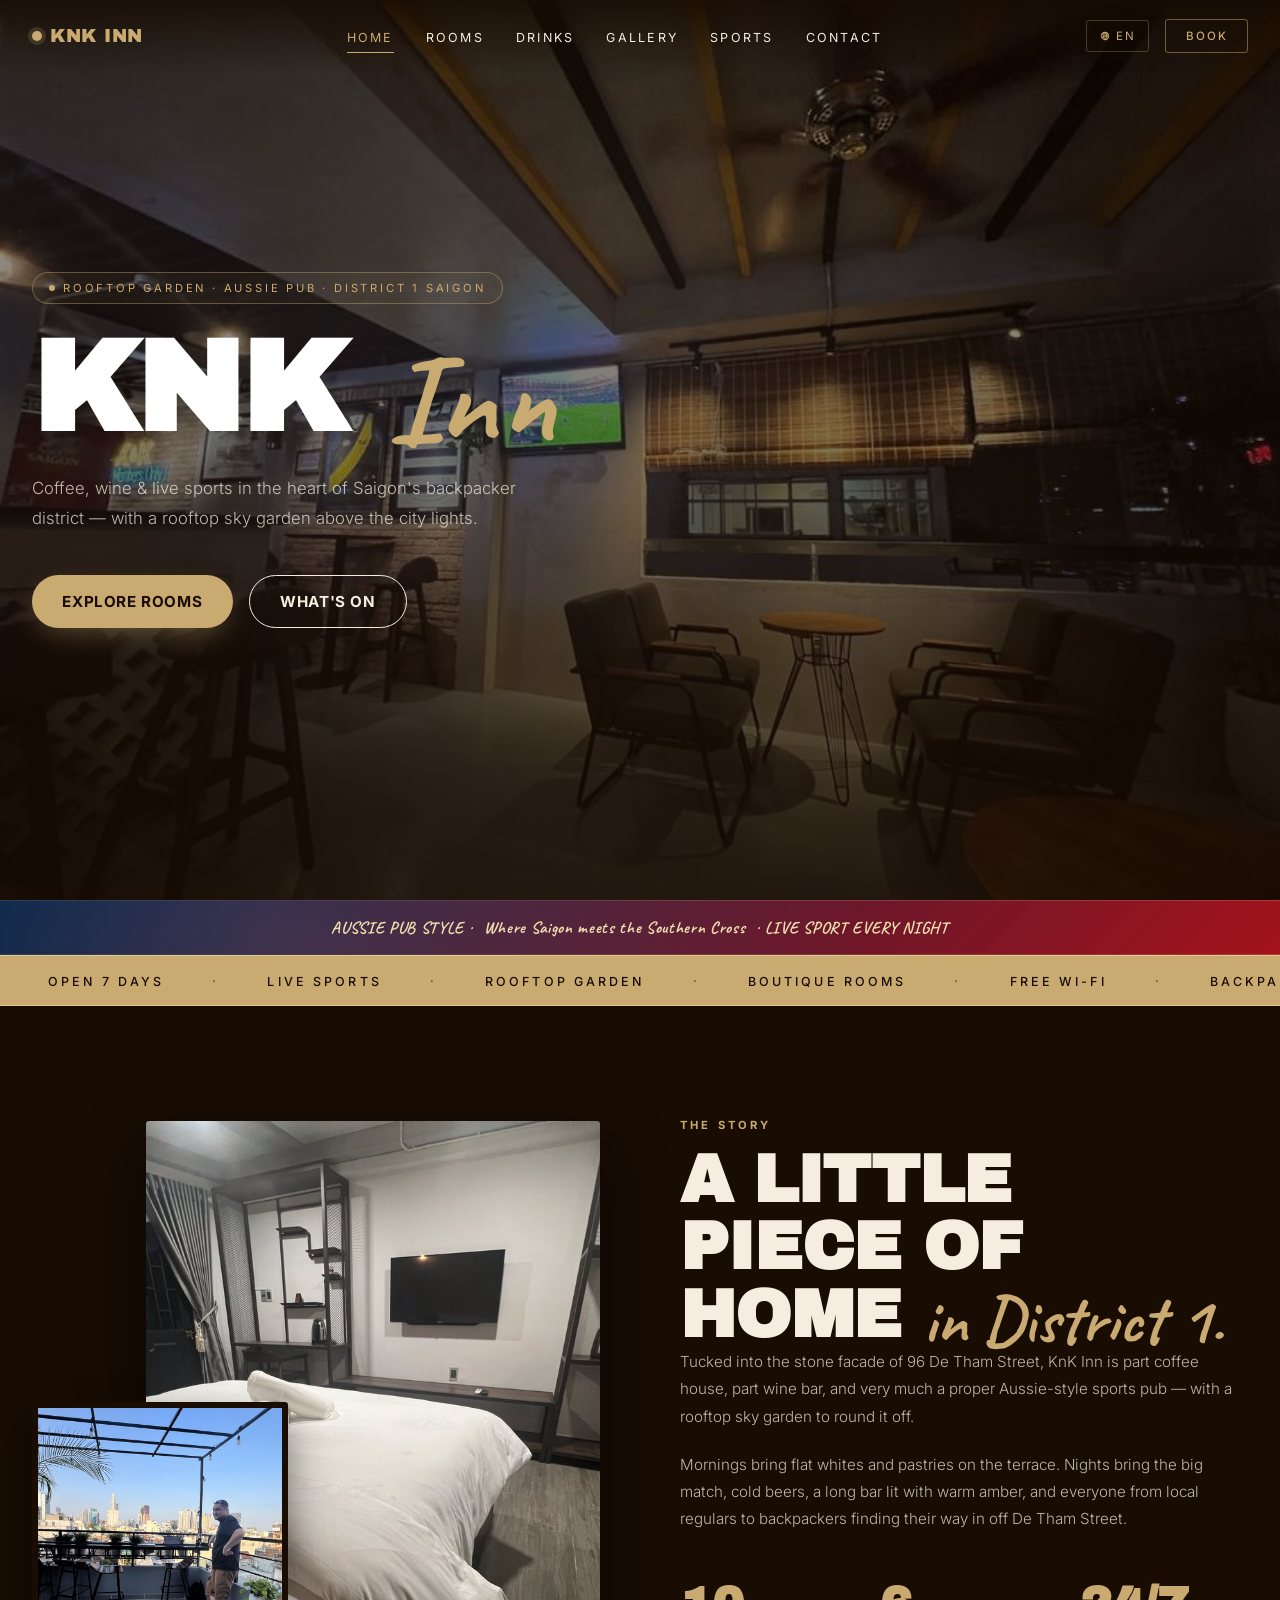
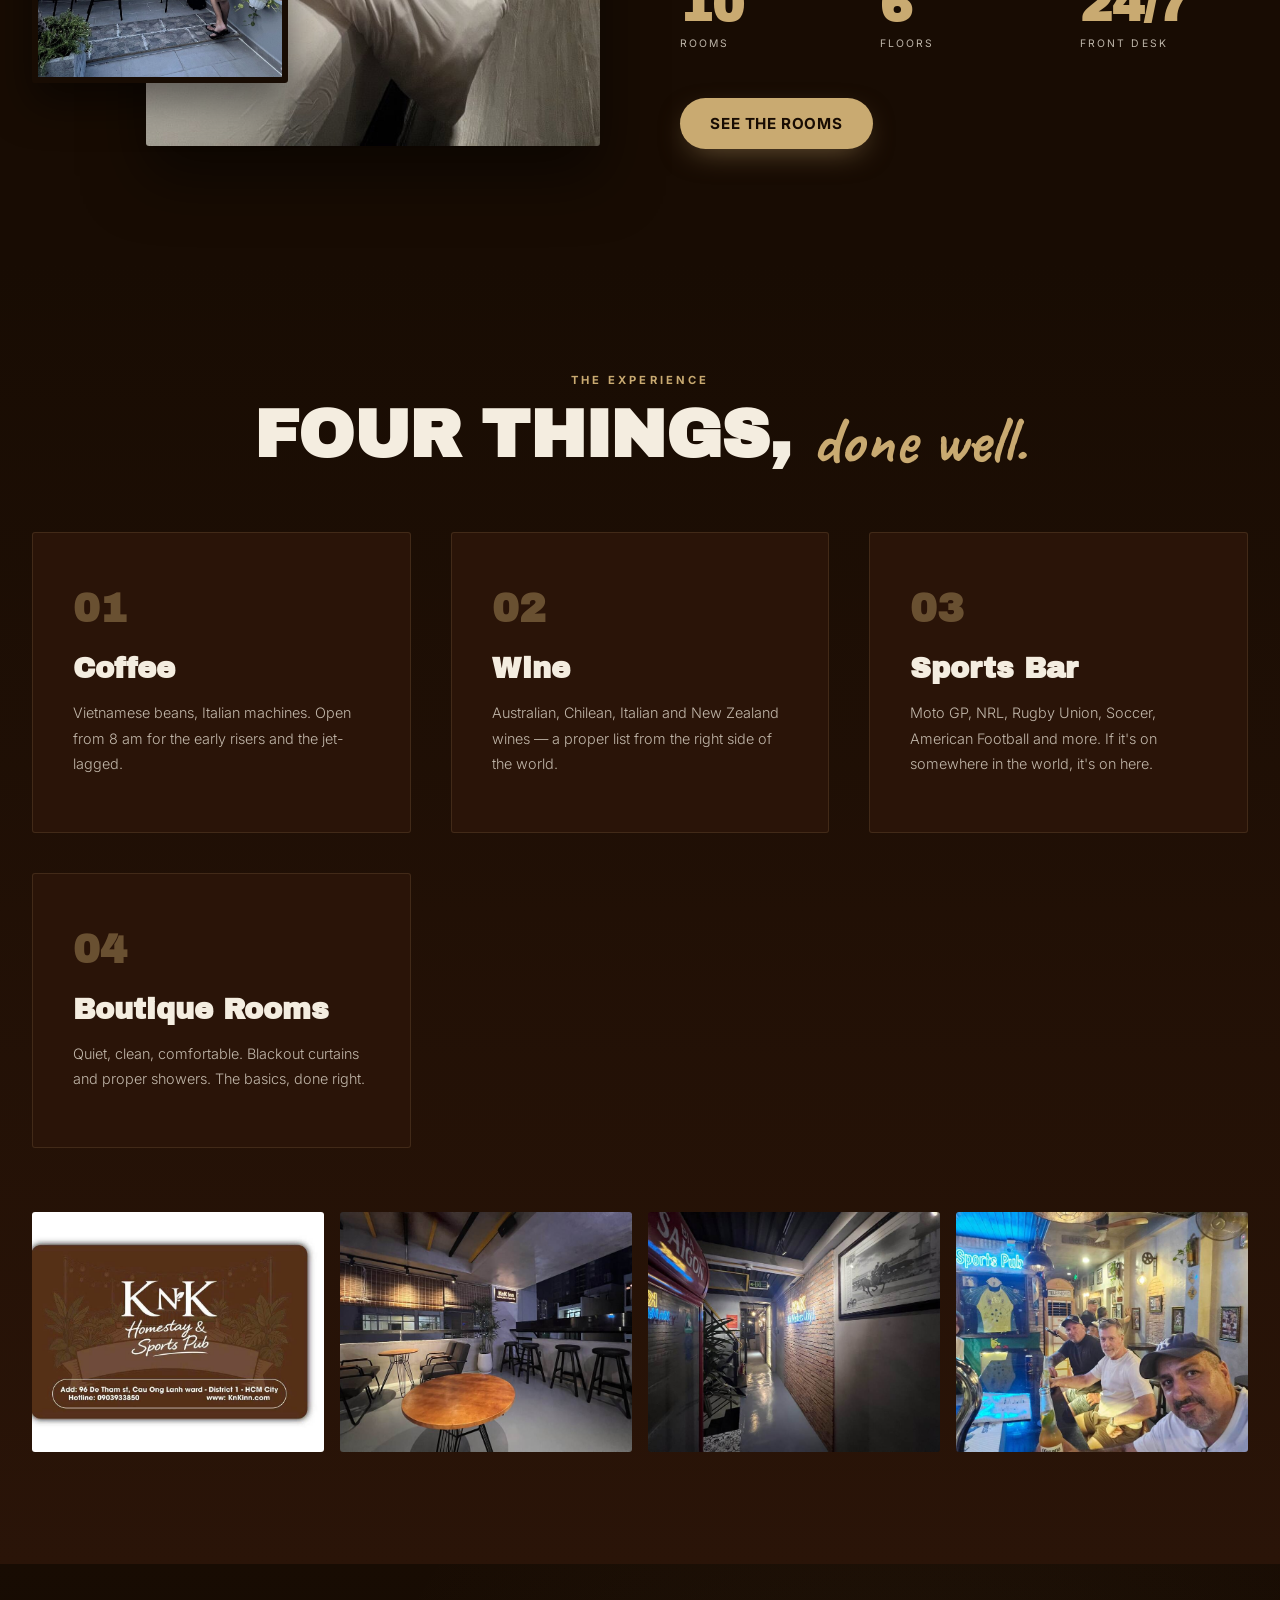
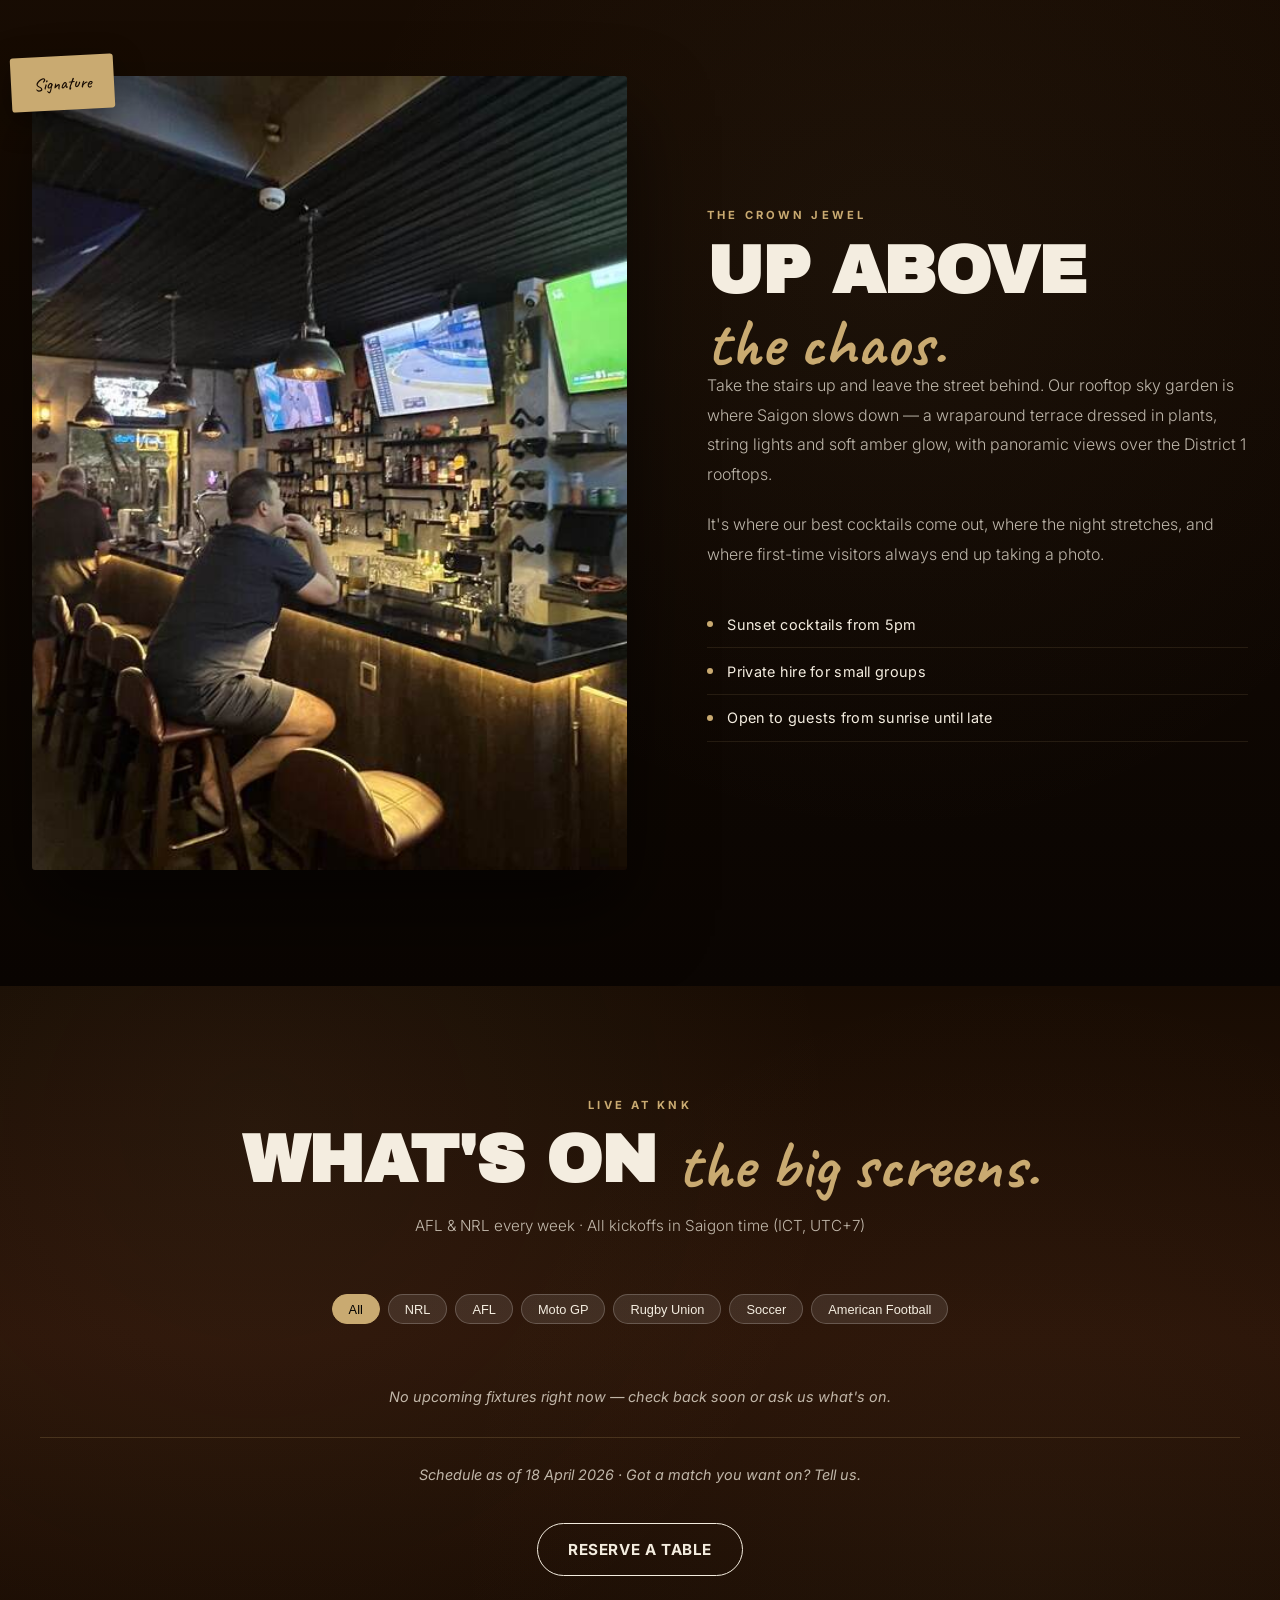
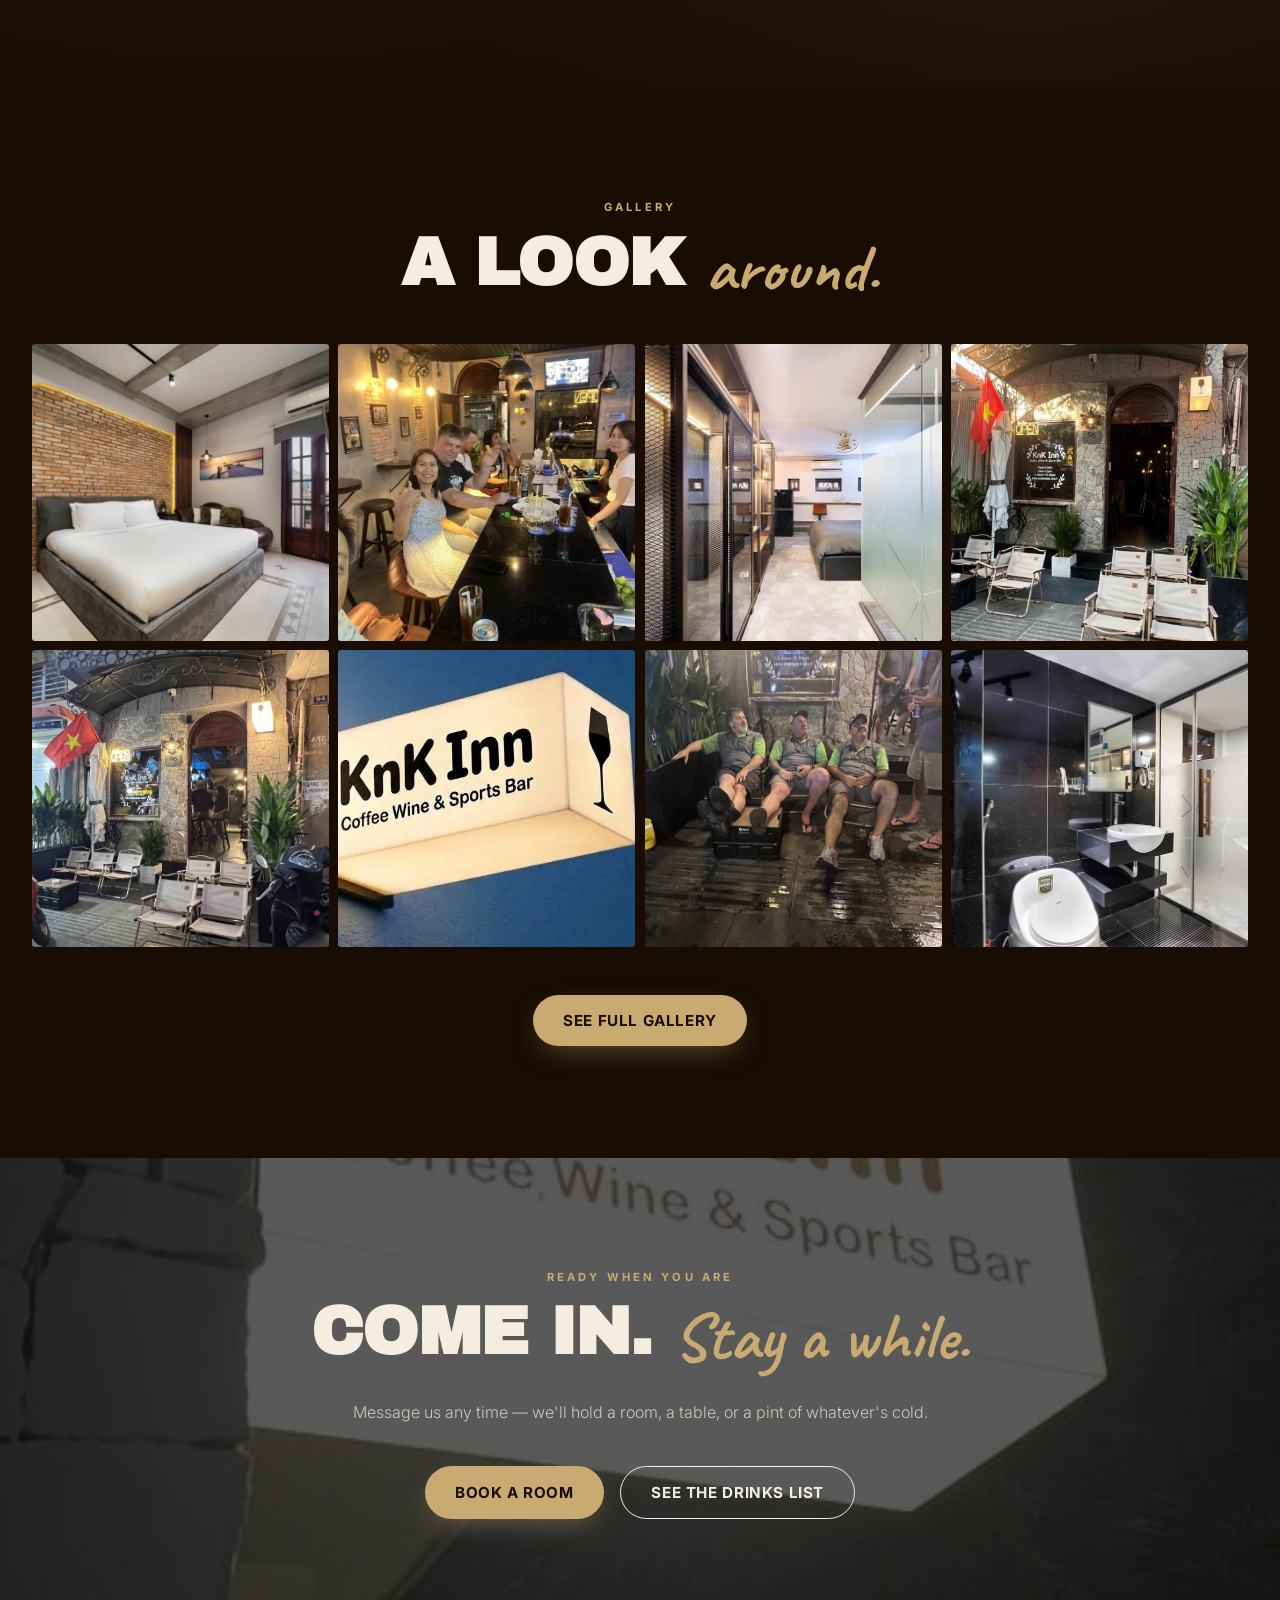
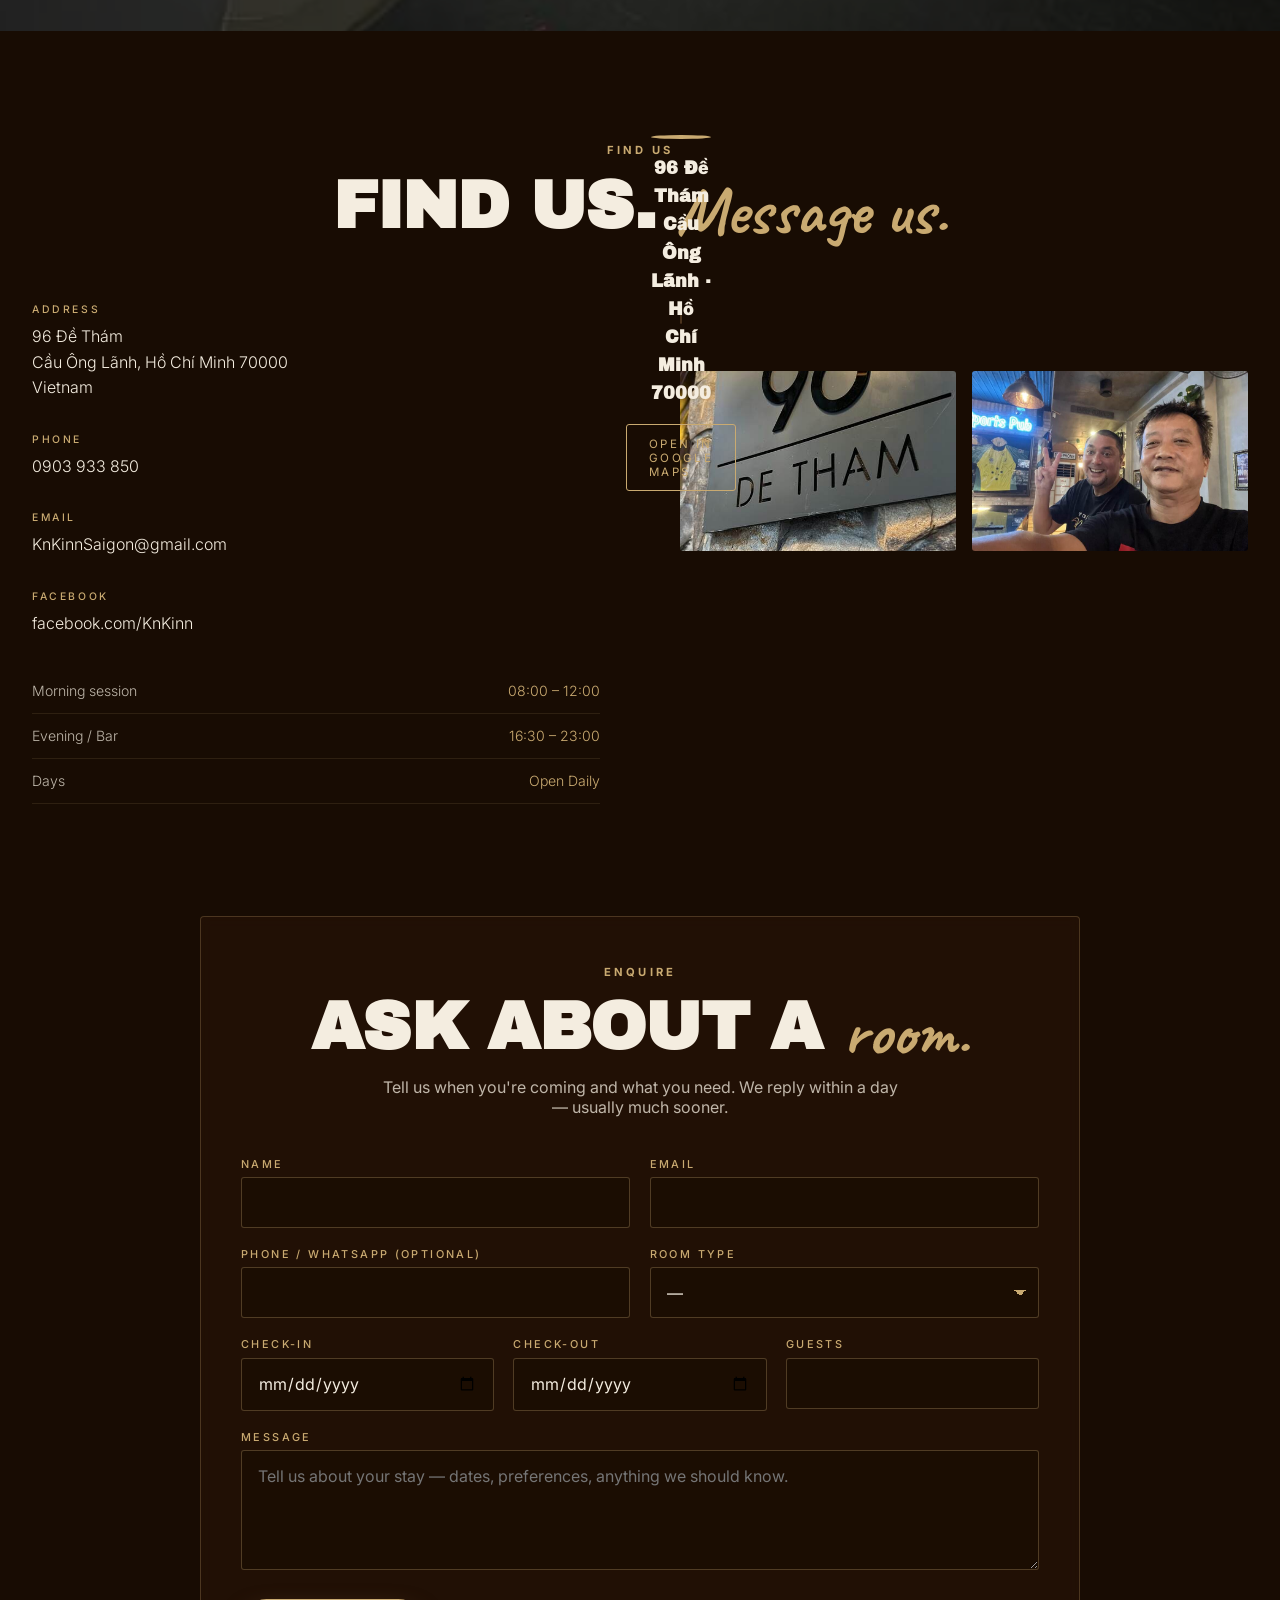
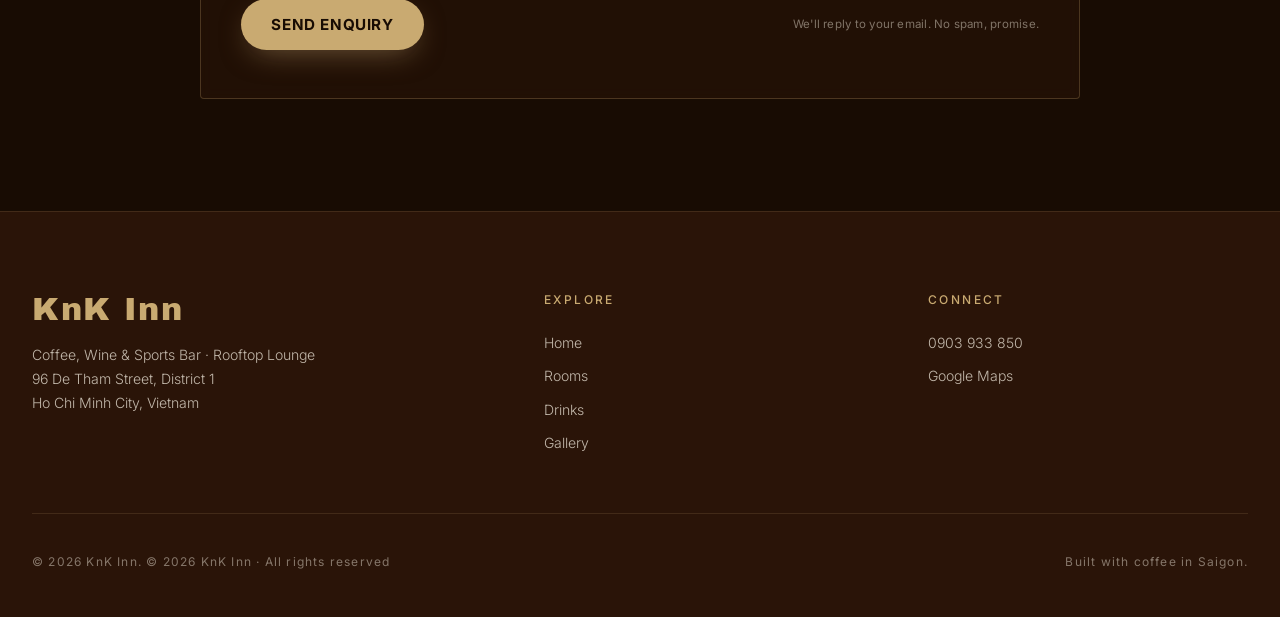
==== commit 986ded4e: "Add enquiry form, PHP mail handler, thanks page - /enquire.php — POST handler, honeypot + timing ant" ====
--- a/index.html
+++ b/index.html
@@ -374,7 +374,7 @@
     <h2 class="display-lg" data-i18n="cta.title">Come in. <em>Stay a while.</em></h2>
     <p data-i18n="cta.desc">Message us any time — we'll hold a room, a table, or a pint of whatever's cold.</p>
     <div class="hero-actions" style="justify-content:center;">
-      <a href="#contact" class="btn-primary" data-i18n="cta.btn1">Book a Room</a>
+      <a href="#enquire" class="btn-primary" data-i18n="cta.btn1">Book a Room</a>
       <a href="drinks.html" class="btn-ghost" data-i18n="cta.btn2">See the drinks list</a>
     </div>
   </div>
@@ -424,6 +424,67 @@
           <img src="assets/img/nw_47.jpg" alt="">
         </div>
       </div>
+    </div>
+
+    <!-- ENQUIRY FORM -->
+    <div class="enquire-wrap reveal" id="enquire" style="margin-top:5rem;">
+      <div class="enquire-head">
+        <span class="eyebrow" data-i18n="enquire.eyebrow">Enquire</span>
+        <h2 class="display-lg" data-i18n="enquire.title">Ask about a <em>room.</em></h2>
+        <p data-i18n="enquire.sub">Tell us when you're coming and what you need. We reply within a day — usually much sooner.</p>
+      </div>
+      <form class="enquire-form" method="post" action="enquire.php" novalidate>
+        <input type="hidden" name="ts" value="">
+        <div class="hp-field" aria-hidden="true"><label>Website<input type="text" name="website" tabindex="-1" autocomplete="off"></label></div>
+
+        <div class="enquire-row">
+          <label><span data-i18n="enquire.name">Name</span>
+            <input type="text" name="name" required maxlength="120" autocomplete="name">
+          </label>
+          <label><span data-i18n="enquire.email">Email</span>
+            <input type="email" name="email" required maxlength="200" autocomplete="email">
+          </label>
+        </div>
+        <div class="enquire-row">
+          <label><span data-i18n="enquire.phone">Phone / WhatsApp (optional)</span>
+            <input type="tel" name="phone" maxlength="40" autocomplete="tel">
+          </label>
+          <label><span data-i18n="enquire.room">Room type</span>
+            <select name="room">
+              <option value="">—</option>
+              <option>Queen Standard</option>
+              <option>Queen Deluxe</option>
+              <option>Double Room</option>
+              <option>Deluxe Double</option>
+              <option>Boutique King</option>
+              <option>City View Room</option>
+              <option>Deluxe with Lounge</option>
+              <option>VIP — Private Bathtub</option>
+              <option>Suite</option>
+              <option>Premium Room</option>
+              <option>Not sure yet</option>
+            </select>
+          </label>
+        </div>
+        <div class="enquire-row">
+          <label><span data-i18n="enquire.checkin">Check-in</span>
+            <input type="date" name="checkin">
+          </label>
+          <label><span data-i18n="enquire.checkout">Check-out</span>
+            <input type="date" name="checkout">
+          </label>
+          <label><span data-i18n="enquire.guests">Guests</span>
+            <input type="number" name="guests" min="1" max="10" step="1">
+          </label>
+        </div>
+        <label><span data-i18n="enquire.message">Message</span>
+          <textarea name="message" required rows="4" maxlength="4000" placeholder="Tell us about your stay — dates, preferences, anything we should know."></textarea>
+        </label>
+        <div class="enquire-submit">
+          <button type="submit" class="btn-primary" data-i18n="enquire.btn">Send enquiry</button>
+          <span class="enquire-note" data-i18n="enquire.note">We'll reply to your email. No spam, promise.</span>
+        </div>
+      </form>
     </div>
   </div>
 </section>
--- a/assets/css/styles.css
+++ b/assets/css/styles.css
@@ -992,3 +992,84 @@
   vertical-align: 1px;
   box-shadow: 0 0 0 4px rgba(201,170,113,0.18);
 }
+
+/* ═══════════════════════════════════════════
+   Enquiry Form
+═══════════════════════════════════════════ */
+.enquire-wrap {
+  max-width: 880px;
+  margin: 0 auto;
+  padding: 3rem 2.5rem;
+  background: rgba(42,20,8,0.55);
+  border: 1px solid rgba(201,170,113,0.25);
+  border-radius: 4px;
+  backdrop-filter: blur(6px);
+}
+.enquire-head {
+  text-align: center;
+  margin-bottom: 2.5rem;
+}
+.enquire-head p {
+  color: var(--cream-dim);
+  max-width: 520px;
+  margin: 1rem auto 0;
+}
+.enquire-form { display: flex; flex-direction: column; gap: 1.2rem; }
+.enquire-row { display: grid; grid-template-columns: 1fr 1fr; gap: 1.2rem; }
+.enquire-row:has(> label:nth-child(3)) { grid-template-columns: 1fr 1fr 1fr; }
+.enquire-form label {
+  display: flex;
+  flex-direction: column;
+  gap: 0.4rem;
+  font-size: 0.68rem;
+  letter-spacing: 0.22em;
+  text-transform: uppercase;
+  color: var(--gold);
+  font-weight: 500;
+}
+.enquire-form input,
+.enquire-form select,
+.enquire-form textarea {
+  width: 100%;
+  padding: 0.9rem 1rem;
+  font-family: 'Inter', sans-serif;
+  font-size: 1rem;
+  font-weight: 400;
+  letter-spacing: 0;
+  text-transform: none;
+  color: var(--cream);
+  background: rgba(24,12,3,0.6);
+  border: 1px solid rgba(201,170,113,0.3);
+  border-radius: 3px;
+  transition: border-color 0.25s, background 0.25s;
+}
+.enquire-form input:focus,
+.enquire-form select:focus,
+.enquire-form textarea:focus {
+  outline: none;
+  border-color: var(--gold);
+  background: rgba(24,12,3,0.85);
+}
+.enquire-form textarea { resize: vertical; min-height: 120px; }
+.enquire-form select { appearance: none; cursor: pointer;
+  background-image: linear-gradient(45deg, transparent 50%, var(--gold) 50%), linear-gradient(135deg, var(--gold) 50%, transparent 50%);
+  background-position: calc(100% - 18px) 50%, calc(100% - 12px) 50%;
+  background-size: 6px 6px, 6px 6px; background-repeat: no-repeat; padding-right: 2.2rem;
+}
+.enquire-form select option { background: var(--brown-dark); color: var(--cream); }
+.enquire-submit {
+  display: flex; align-items: center; justify-content: space-between;
+  gap: 1rem; margin-top: 0.6rem; flex-wrap: wrap;
+}
+.enquire-note {
+  font-size: 0.72rem; color: var(--cream-faint);
+  letter-spacing: 0.02em; text-transform: none; font-weight: 400;
+}
+.hp-field { position: absolute; left: -10000px; top: auto; width: 1px; height: 1px; overflow: hidden; }
+
+@media (max-width: 720px) {
+  .enquire-wrap { padding: 2rem 1.25rem; }
+  .enquire-row, .enquire-row:has(> label:nth-child(3)) { grid-template-columns: 1fr; }
+  .enquire-submit { flex-direction: column; align-items: stretch; }
+  .enquire-submit .btn-primary { width: 100%; text-align: center; }
+}
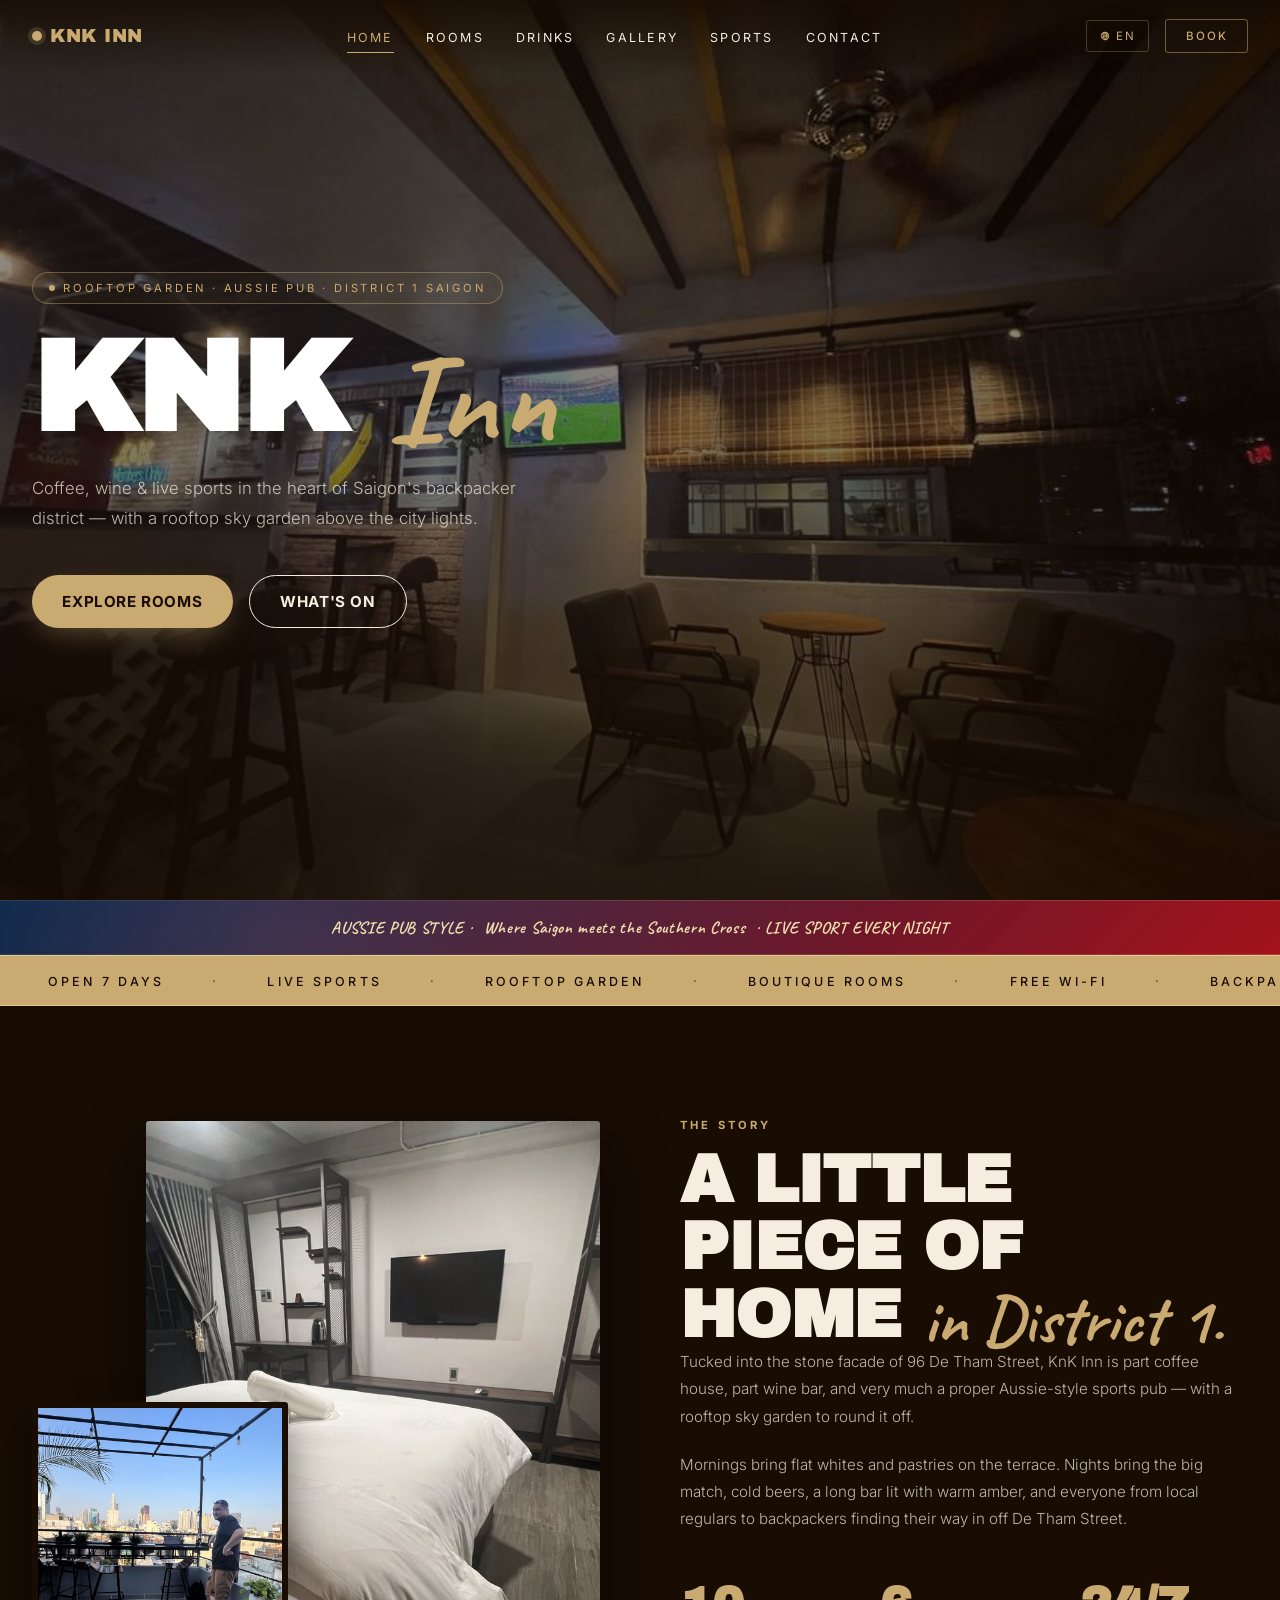
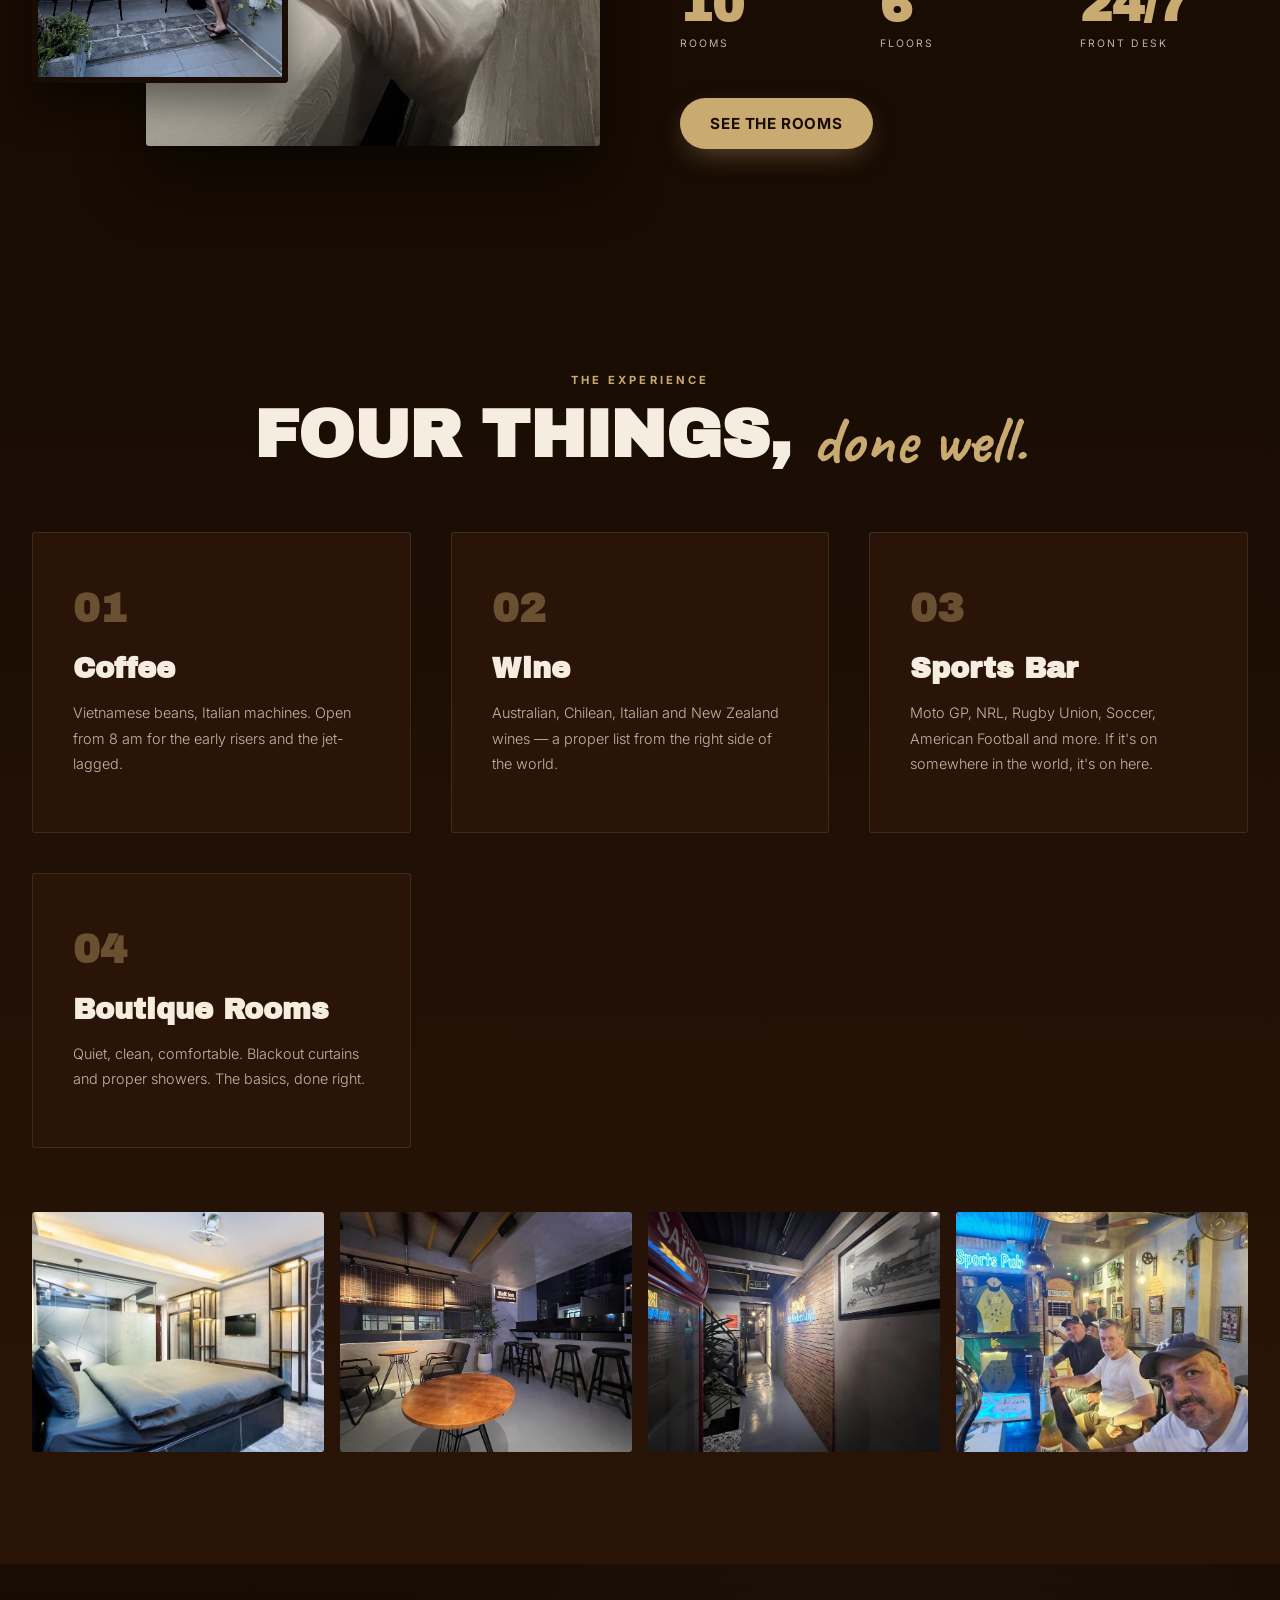
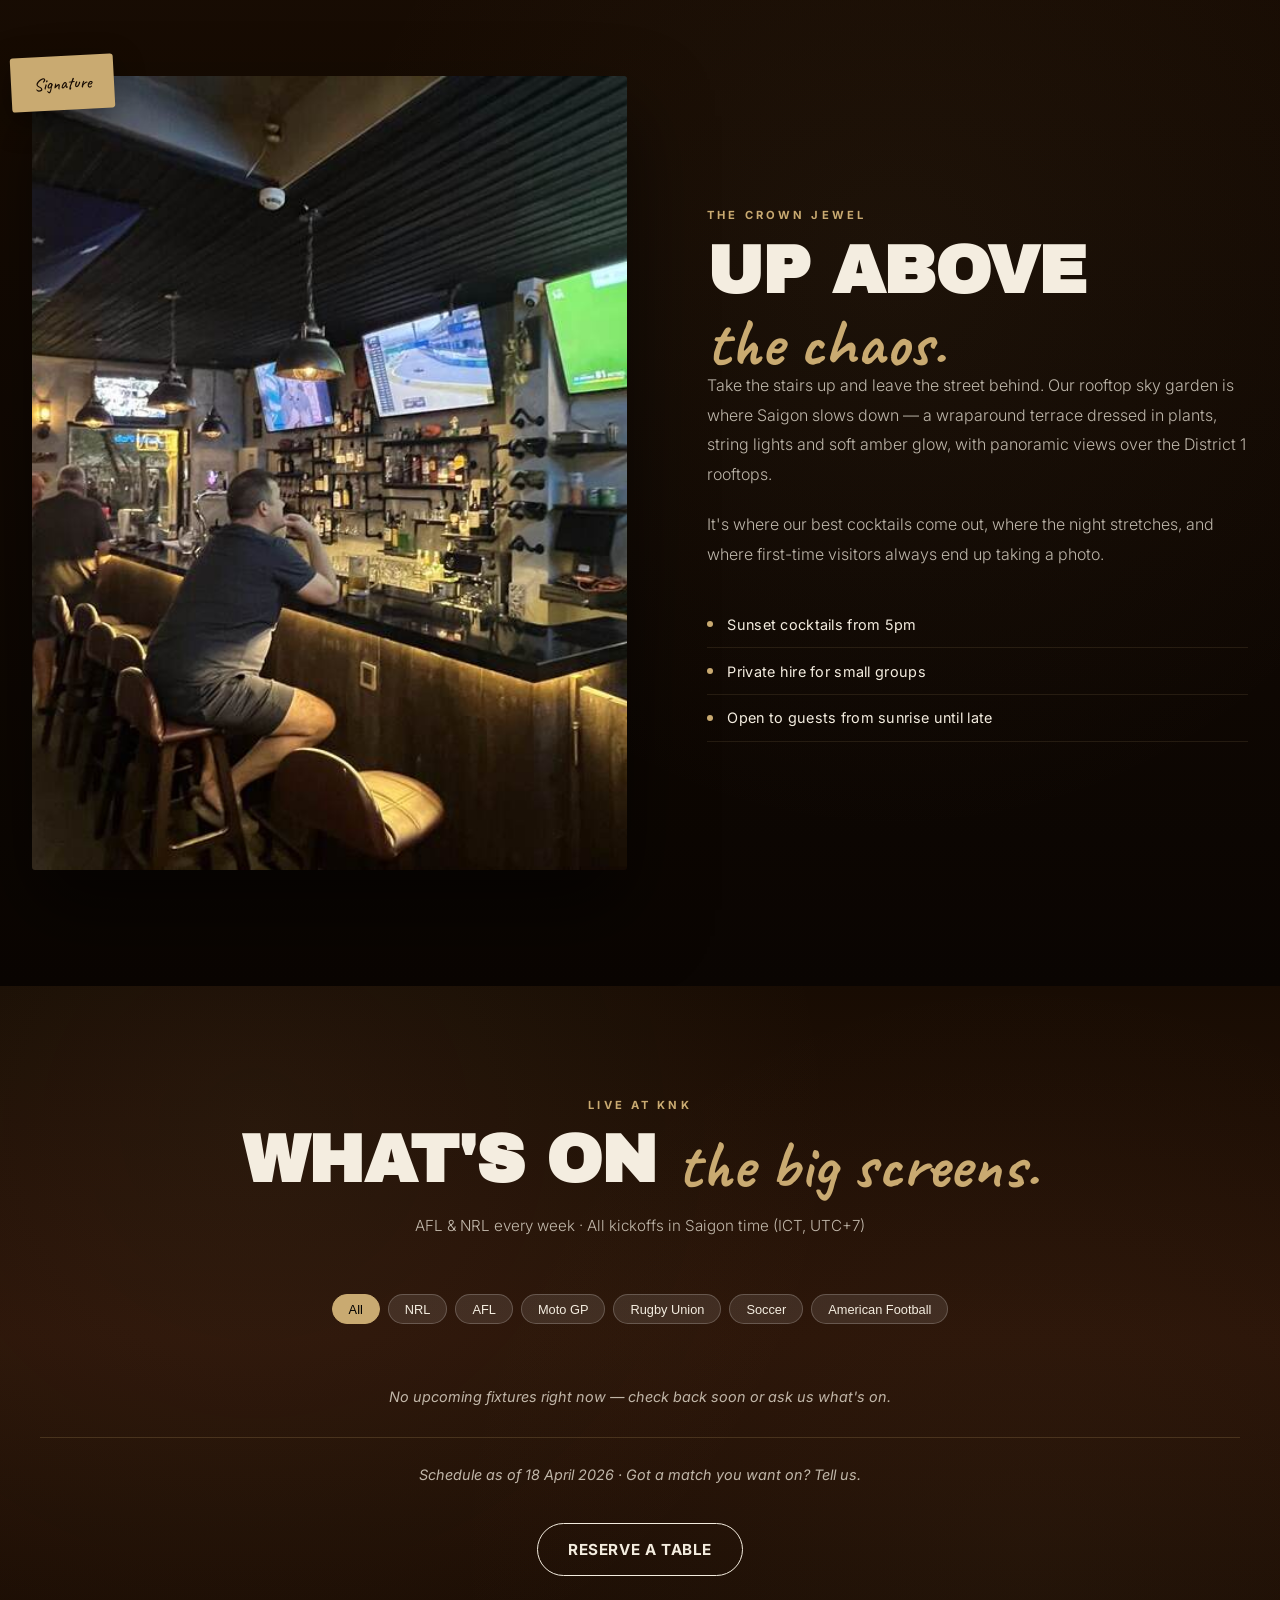
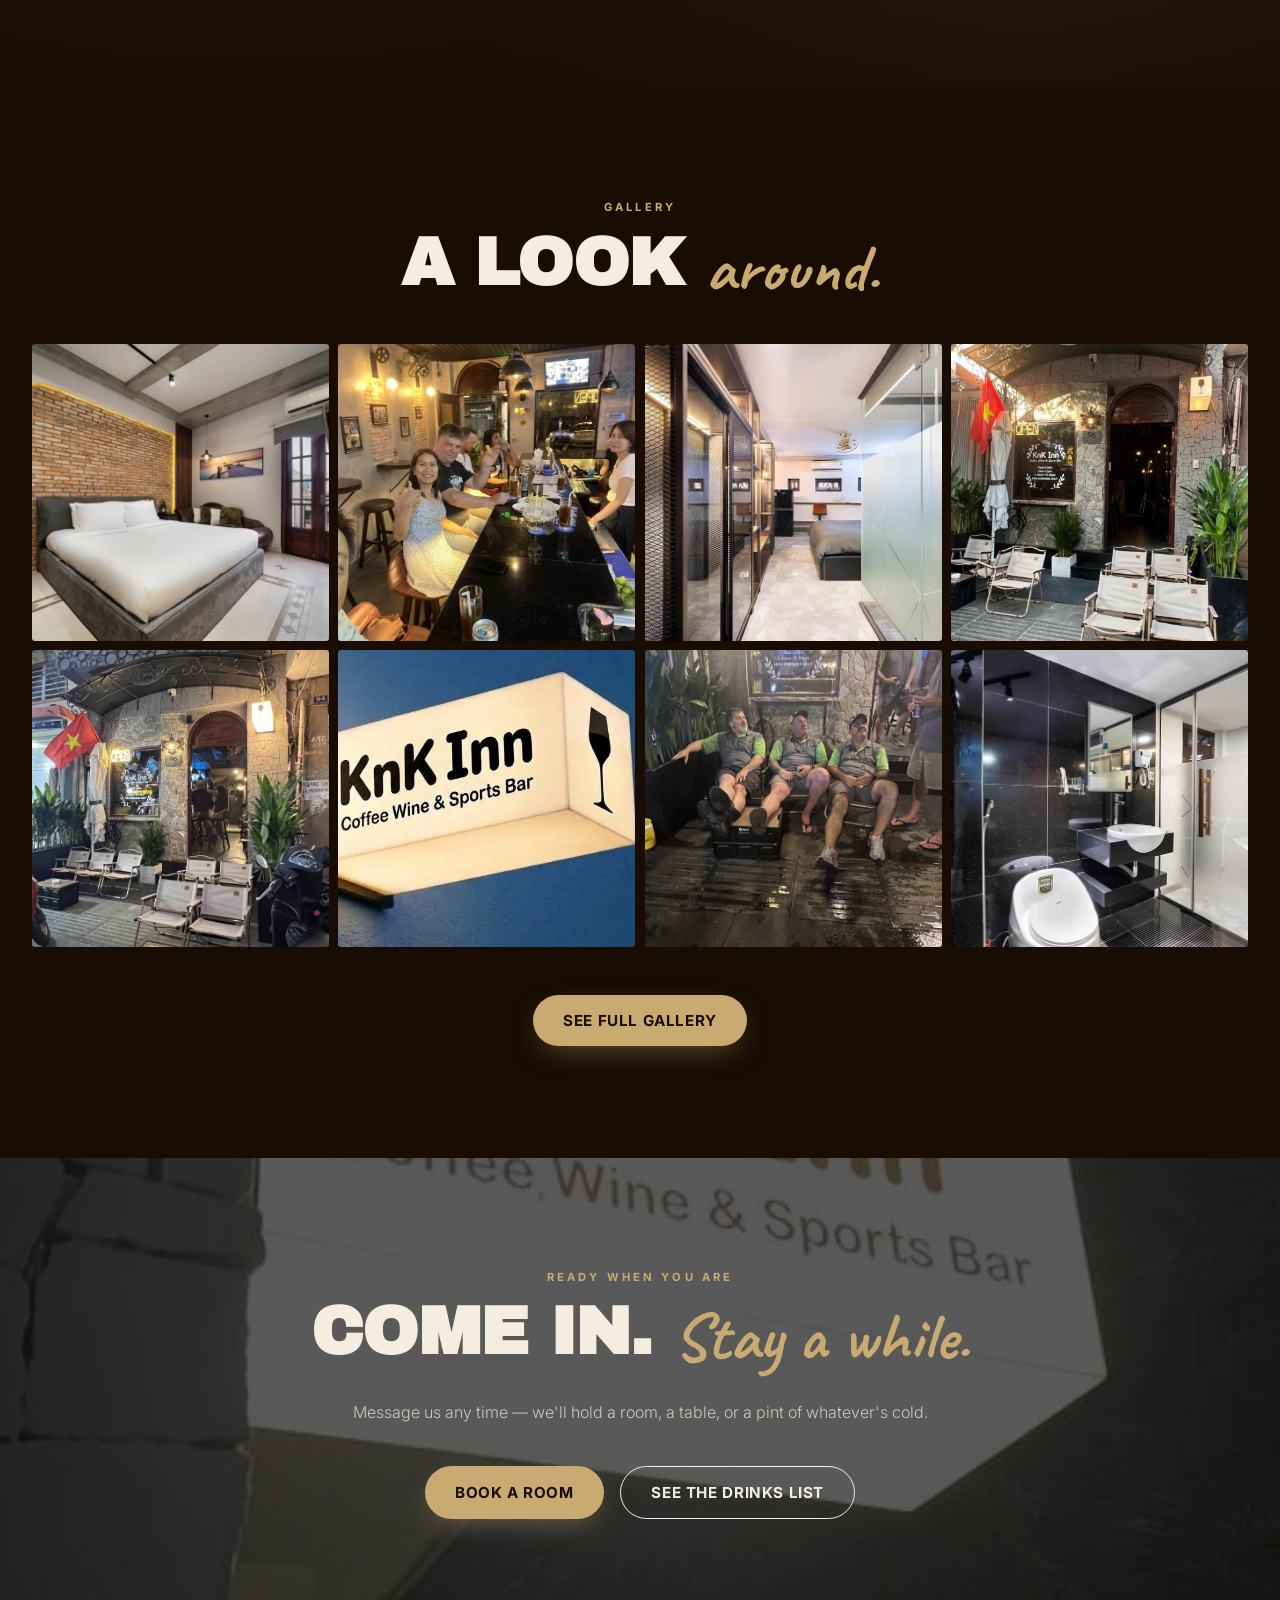
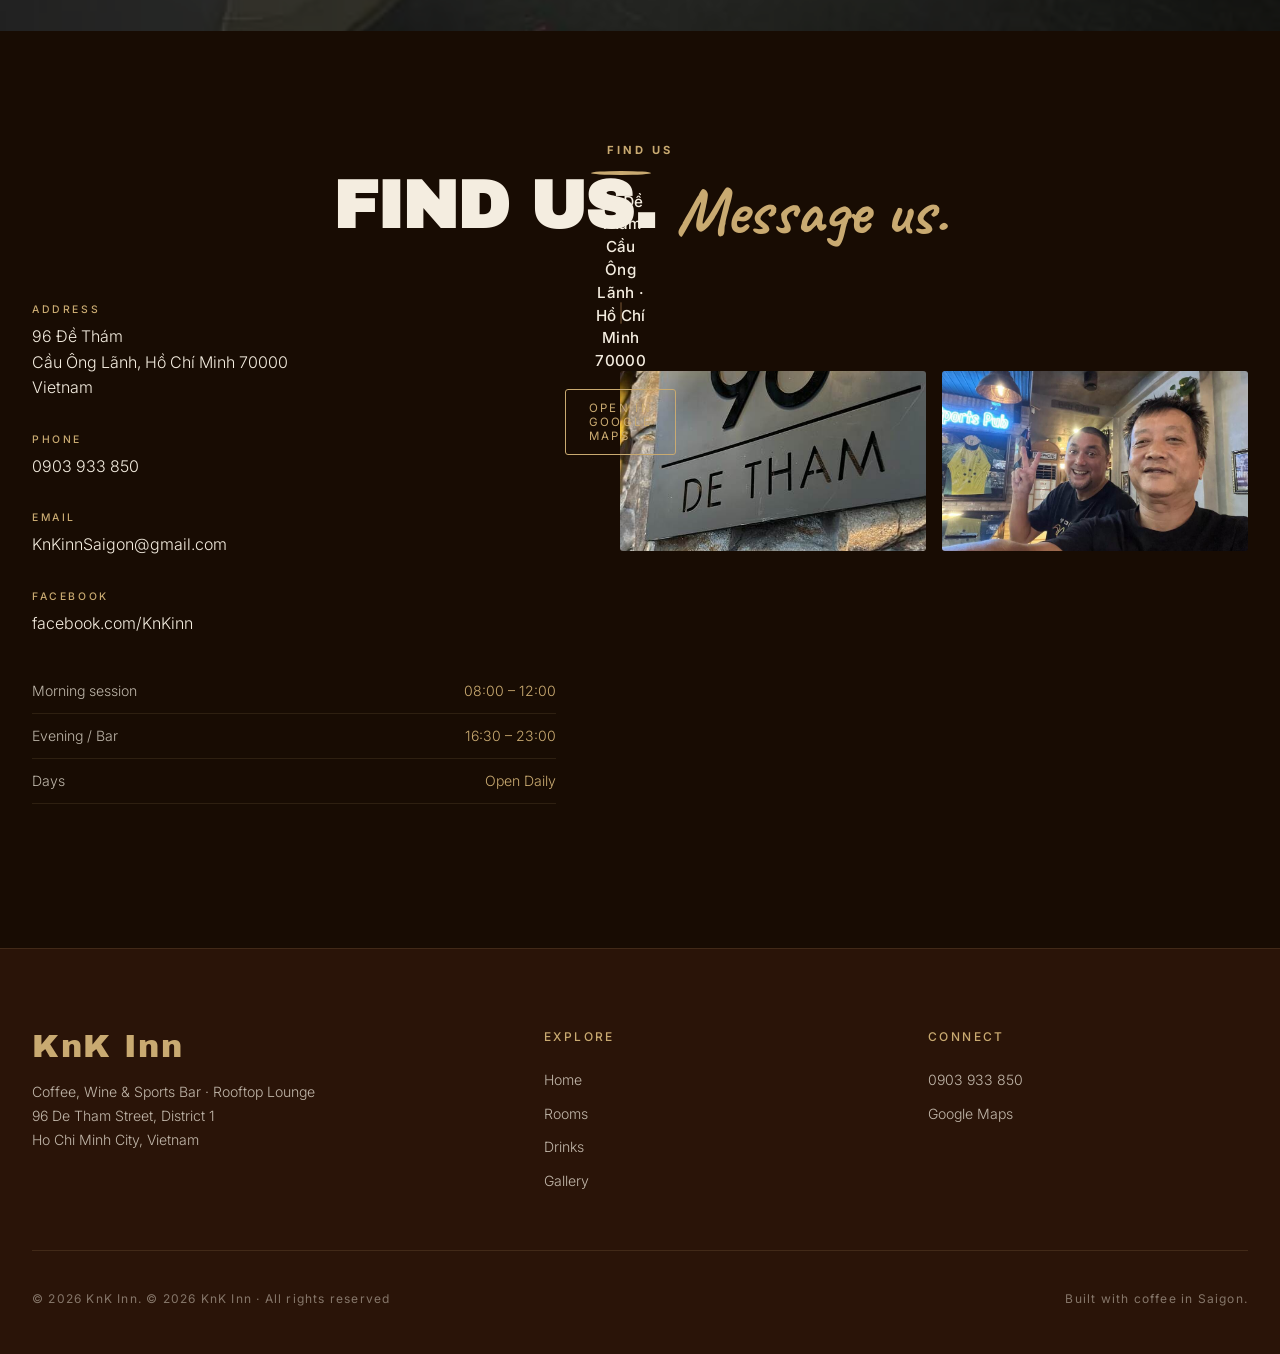
==== commit d9f883b9: "Rooms page overhaul, photo rotations, content fixes - Rotate ex_06, ex_13, ex_14, ex_18 90° CCW in g" ====
--- a/index.html
+++ b/index.html
@@ -155,7 +155,7 @@
       </div>
     </div>
     <div class="photo-strip">
-      <a class="photo-strip-item" data-lb data-lb-src="assets/img/nw_17.jpg"><img src="assets/img/nw_17.jpg" alt=""></a>
+      <a class="photo-strip-item" data-lb data-lb-src="assets/img/nw_20.jpg"><img src="assets/img/nw_20.jpg" alt=""></a>
       <a class="photo-strip-item" data-lb data-lb-src="assets/img/nw_29.jpg"><img src="assets/img/nw_29.jpg" alt=""></a>
       <a class="photo-strip-item" data-lb data-lb-src="assets/img/nw_45.jpg"><img src="assets/img/nw_45.jpg" alt=""></a>
       <a class="photo-strip-item" data-lb data-lb-src="assets/img/nw_60.jpg"><img src="assets/img/nw_60.jpg" alt=""></a>
@@ -374,7 +374,7 @@
     <h2 class="display-lg" data-i18n="cta.title">Come in. <em>Stay a while.</em></h2>
     <p data-i18n="cta.desc">Message us any time — we'll hold a room, a table, or a pint of whatever's cold.</p>
     <div class="hero-actions" style="justify-content:center;">
-      <a href="#enquire" class="btn-primary" data-i18n="cta.btn1">Book a Room</a>
+      <a href="rooms.html" class="btn-primary" data-i18n="cta.btn1">Book a Room</a>
       <a href="drinks.html" class="btn-ghost" data-i18n="cta.btn2">See the drinks list</a>
     </div>
   </div>
@@ -426,66 +426,6 @@
       </div>
     </div>
 
-    <!-- ENQUIRY FORM -->
-    <div class="enquire-wrap reveal" id="enquire" style="margin-top:5rem;">
-      <div class="enquire-head">
-        <span class="eyebrow" data-i18n="enquire.eyebrow">Enquire</span>
-        <h2 class="display-lg" data-i18n="enquire.title">Ask about a <em>room.</em></h2>
-        <p data-i18n="enquire.sub">Tell us when you're coming and what you need. We reply within a day — usually much sooner.</p>
-      </div>
-      <form class="enquire-form" method="post" action="enquire.php" novalidate>
-        <input type="hidden" name="ts" value="">
-        <div class="hp-field" aria-hidden="true"><label>Website<input type="text" name="website" tabindex="-1" autocomplete="off"></label></div>
-
-        <div class="enquire-row">
-          <label><span data-i18n="enquire.name">Name</span>
-            <input type="text" name="name" required maxlength="120" autocomplete="name">
-          </label>
-          <label><span data-i18n="enquire.email">Email</span>
-            <input type="email" name="email" required maxlength="200" autocomplete="email">
-          </label>
-        </div>
-        <div class="enquire-row">
-          <label><span data-i18n="enquire.phone">Phone / WhatsApp (optional)</span>
-            <input type="tel" name="phone" maxlength="40" autocomplete="tel">
-          </label>
-          <label><span data-i18n="enquire.room">Room type</span>
-            <select name="room">
-              <option value="">—</option>
-              <option>Queen Standard</option>
-              <option>Queen Deluxe</option>
-              <option>Double Room</option>
-              <option>Deluxe Double</option>
-              <option>Boutique King</option>
-              <option>City View Room</option>
-              <option>Deluxe with Lounge</option>
-              <option>VIP — Private Bathtub</option>
-              <option>Suite</option>
-              <option>Premium Room</option>
-              <option>Not sure yet</option>
-            </select>
-          </label>
-        </div>
-        <div class="enquire-row">
-          <label><span data-i18n="enquire.checkin">Check-in</span>
-            <input type="date" name="checkin">
-          </label>
-          <label><span data-i18n="enquire.checkout">Check-out</span>
-            <input type="date" name="checkout">
-          </label>
-          <label><span data-i18n="enquire.guests">Guests</span>
-            <input type="number" name="guests" min="1" max="10" step="1">
-          </label>
-        </div>
-        <label><span data-i18n="enquire.message">Message</span>
-          <textarea name="message" required rows="4" maxlength="4000" placeholder="Tell us about your stay — dates, preferences, anything we should know."></textarea>
-        </label>
-        <div class="enquire-submit">
-          <button type="submit" class="btn-primary" data-i18n="enquire.btn">Send enquiry</button>
-          <span class="enquire-note" data-i18n="enquire.note">We'll reply to your email. No spam, promise.</span>
-        </div>
-      </form>
-    </div>
   </div>
 </section>
 
--- a/assets/css/styles.css
+++ b/assets/css/styles.css
@@ -591,7 +591,7 @@
 .cta-banner-inner p { color: var(--cream-dim); font-size: 1rem; margin-bottom: 2.5rem; line-height: 1.8; font-weight: 300; }
 
 /* Contact */
-.contact-wrap { display: grid; grid-template-columns: 1fr 1fr; gap: 5rem; }
+.contact-wrap { display: grid; grid-template-columns: 1fr 1.2fr; gap: 4rem; align-items: start; }
 .info-block { margin-bottom: 2rem; }
 .info-block-label {
   font-size: 0.65rem; letter-spacing: 0.25em; text-transform: uppercase;
@@ -627,8 +627,10 @@
   border-radius: 50%; animation: pulse 2s infinite;
 }
 .map-address {
-  color: var(--cream); text-align: center; line-height: 1.6;
-  font-family: 'Archivo Black', 'Inter', sans-serif; font-size: 1.1rem; font-weight: 900;
+  color: var(--cream); text-align: center; line-height: 1.5;
+  font-family: 'Inter', sans-serif; font-size: 0.95rem; font-weight: 500;
+  letter-spacing: 0.02em;
+  padding: 0 2rem; max-width: 28ch;
 }
 .map-link {
   padding: 0.7rem 1.4rem; border: 1px solid var(--gold); color: var(--gold);
@@ -1073,3 +1075,74 @@
   .enquire-submit { flex-direction: column; align-items: stretch; }
   .enquire-submit .btn-primary { width: 100%; text-align: center; }
 }
+
+/* ═══════════════════════════════════════════
+   Rooms page — booking cards
+═══════════════════════════════════════════ */
+.rooms-grid-booking { gap: 2rem; }
+.room-card-link {
+  display: block; text-decoration: none; color: inherit;
+  position: relative; overflow: hidden; border-radius: 4px;
+  aspect-ratio: 4/3; background: var(--brown-dark);
+  transition: transform 0.4s var(--ease-out), box-shadow 0.4s;
+}
+.room-card-link img {
+  width: 100%; height: 100%; object-fit: cover;
+  transition: transform 0.7s var(--ease-out), filter 0.4s;
+}
+.room-card-link:hover {
+  transform: translateY(-6px);
+  box-shadow: 0 18px 48px -16px rgba(0,0,0,0.55);
+}
+.room-card-link:hover img { transform: scale(1.07); filter: brightness(0.65); }
+.room-card-link .room-card-overlay {
+  position: absolute; inset: 0;
+  background: linear-gradient(180deg, rgba(24,12,3,0) 30%, rgba(24,12,3,0.92) 100%);
+  display: flex; flex-direction: column; justify-content: flex-end;
+  padding: 1.5rem 1.5rem 1.4rem;
+  gap: 0.35rem;
+}
+.room-card-floor {
+  font-size: 0.62rem; letter-spacing: 0.26em; text-transform: uppercase;
+  color: var(--gold); font-weight: 600;
+}
+.room-card-link .room-card-name {
+  font-family: 'Archivo Black', sans-serif;
+  font-size: 1.18rem; letter-spacing: 0.01em;
+  color: var(--cream); text-transform: none;
+  font-weight: 400;
+}
+.room-card-cta {
+  font-size: 0.68rem; letter-spacing: 0.22em; text-transform: uppercase;
+  color: var(--gold); font-weight: 600; margin-top: 0.2rem;
+  opacity: 0; transform: translateY(6px); transition: opacity 0.35s, transform 0.35s;
+}
+.room-card-link:hover .room-card-cta { opacity: 1; transform: translateY(0); }
+
+/* Floors 5 & 6 info block */
+.rooms-floors-info {
+  display: grid; grid-template-columns: 1fr 1fr; gap: 2rem;
+  margin-top: 4rem;
+}
+.floor-info-item {
+  display: flex; align-items: flex-start; gap: 1.25rem;
+  padding: 1.8rem; border: 1px solid rgba(201,170,113,0.2);
+  border-radius: 4px; background: rgba(42,20,8,0.4);
+}
+.floor-info-num {
+  flex: 0 0 auto;
+  font-family: 'Archivo Black', sans-serif; font-size: 2.4rem;
+  color: var(--gold); line-height: 1;
+}
+.floor-info-item h4 {
+  font-family: 'Archivo Black', sans-serif;
+  font-size: 1rem; color: var(--cream);
+  margin-bottom: 0.4rem; text-transform: none; font-weight: 400;
+}
+.floor-info-item p {
+  color: var(--cream-dim); font-size: 0.92rem;
+  line-height: 1.55; margin: 0;
+}
+@media (max-width: 720px) {
+  .rooms-floors-info { grid-template-columns: 1fr; }
+}
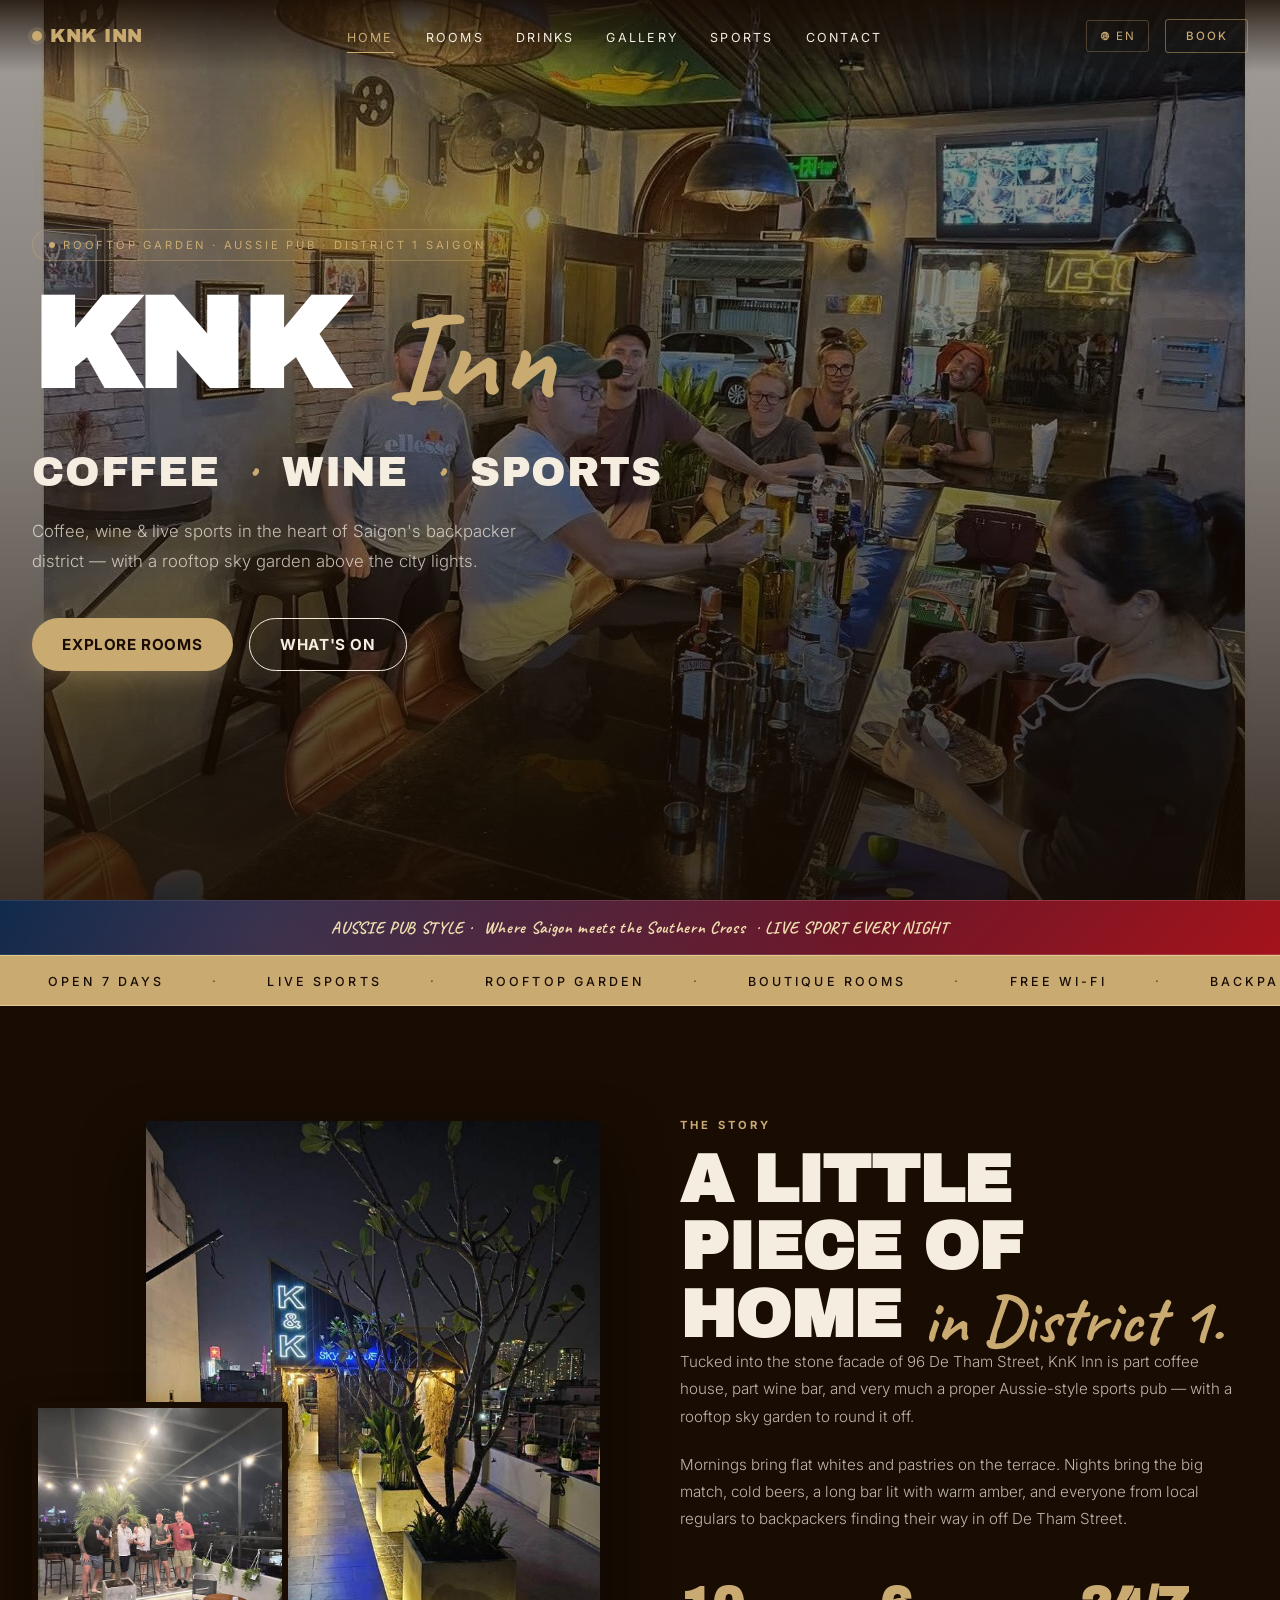
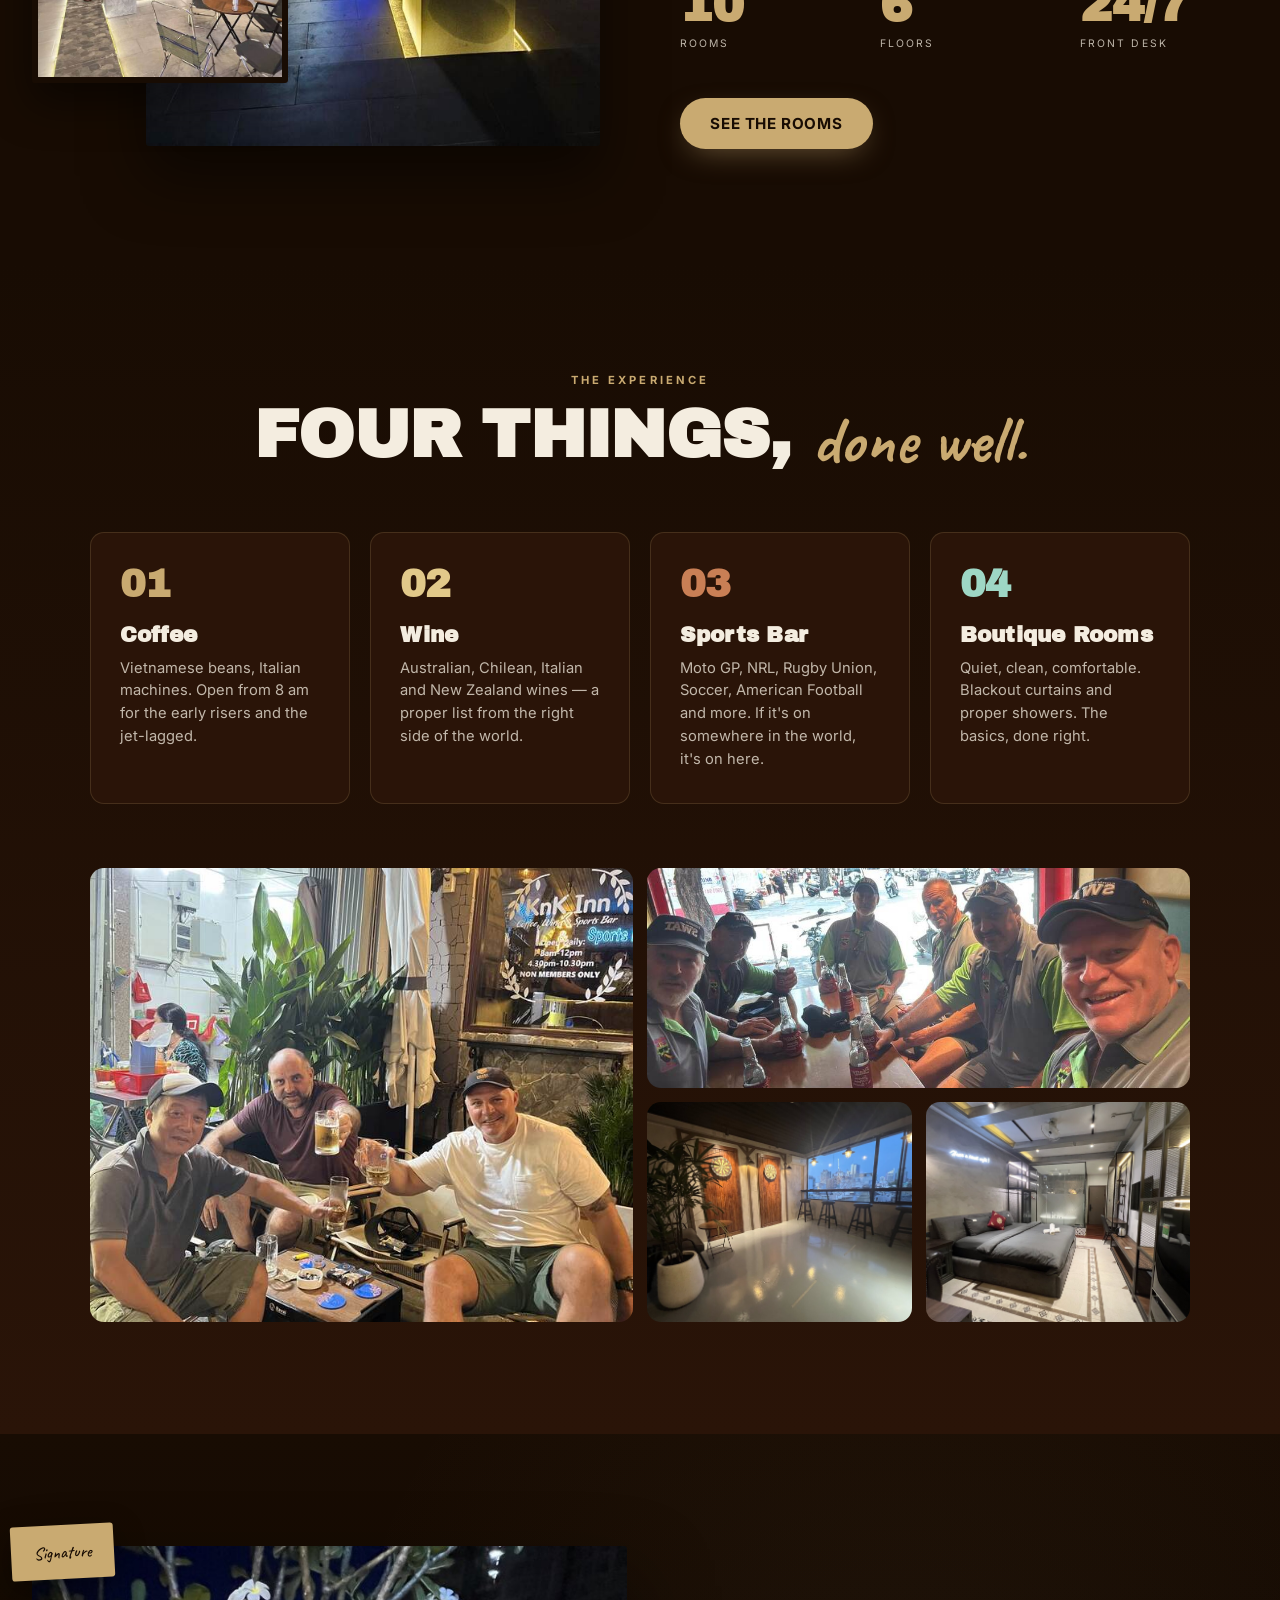
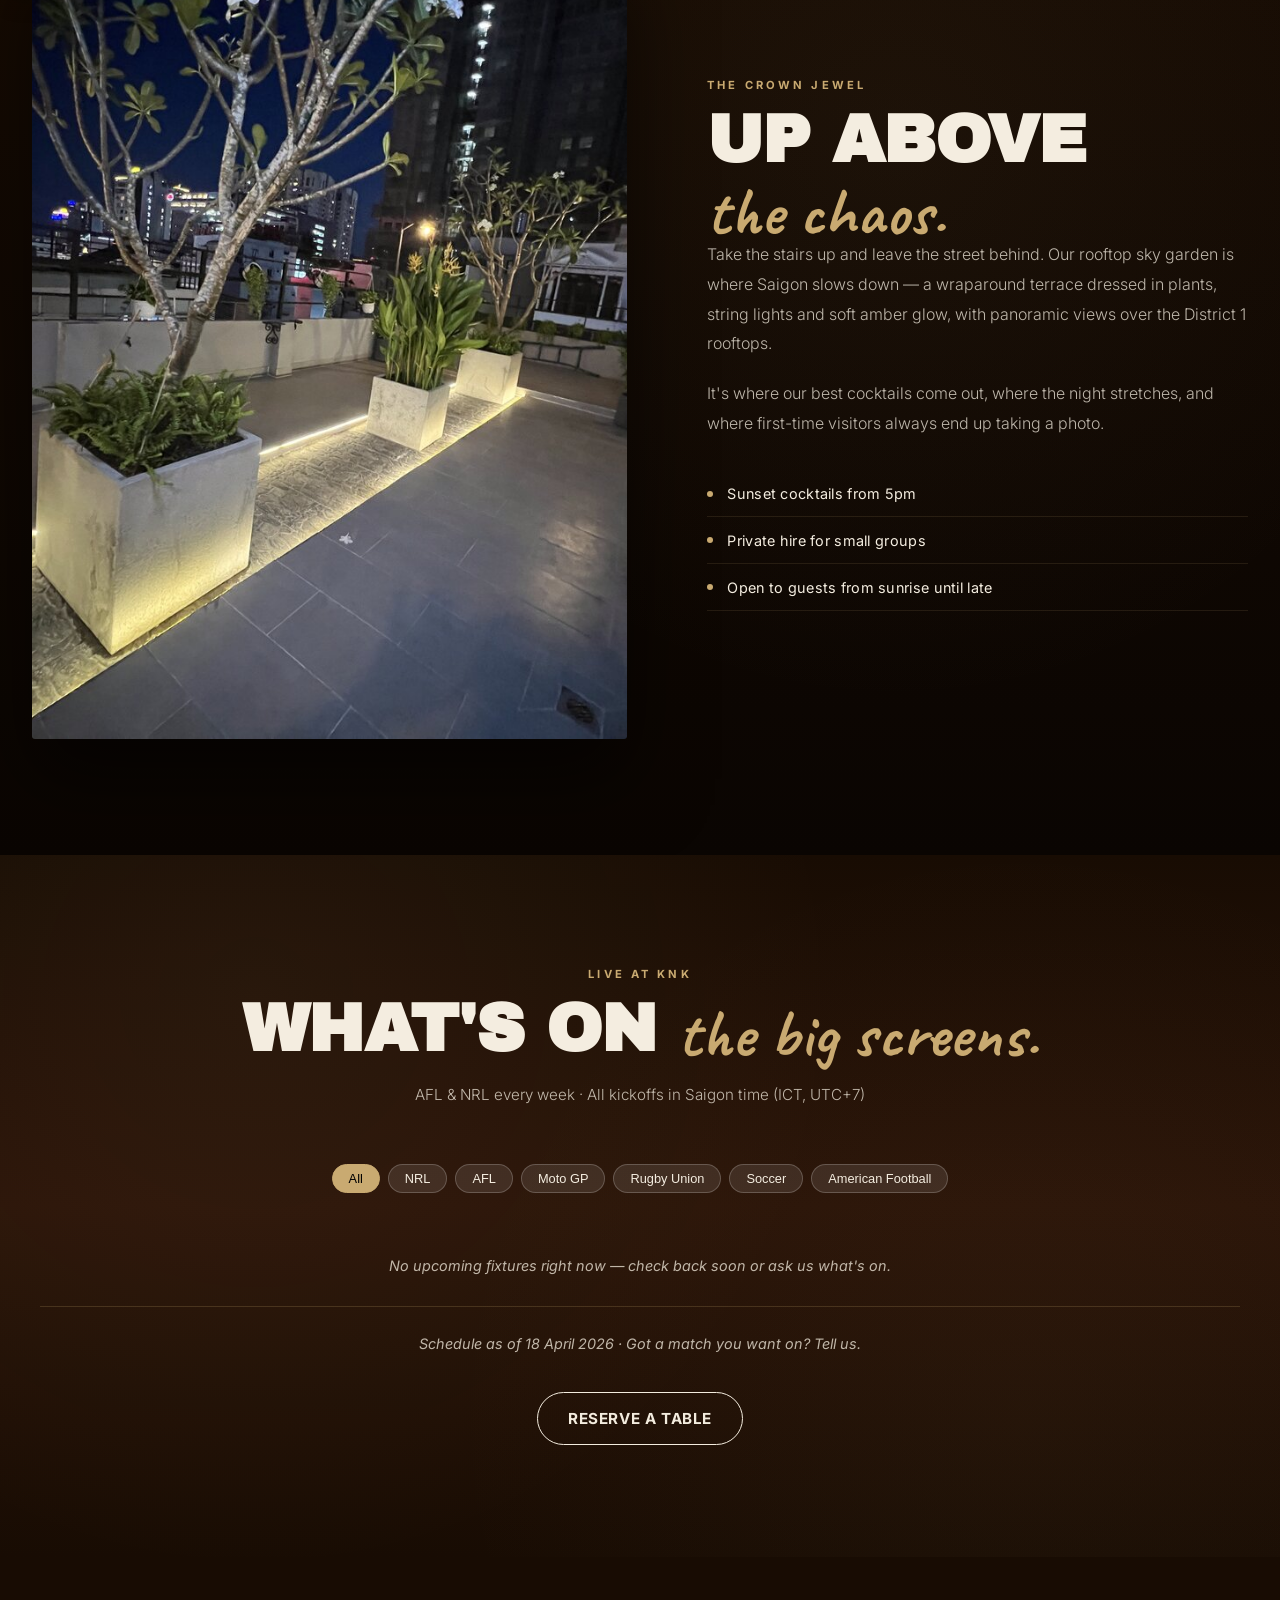
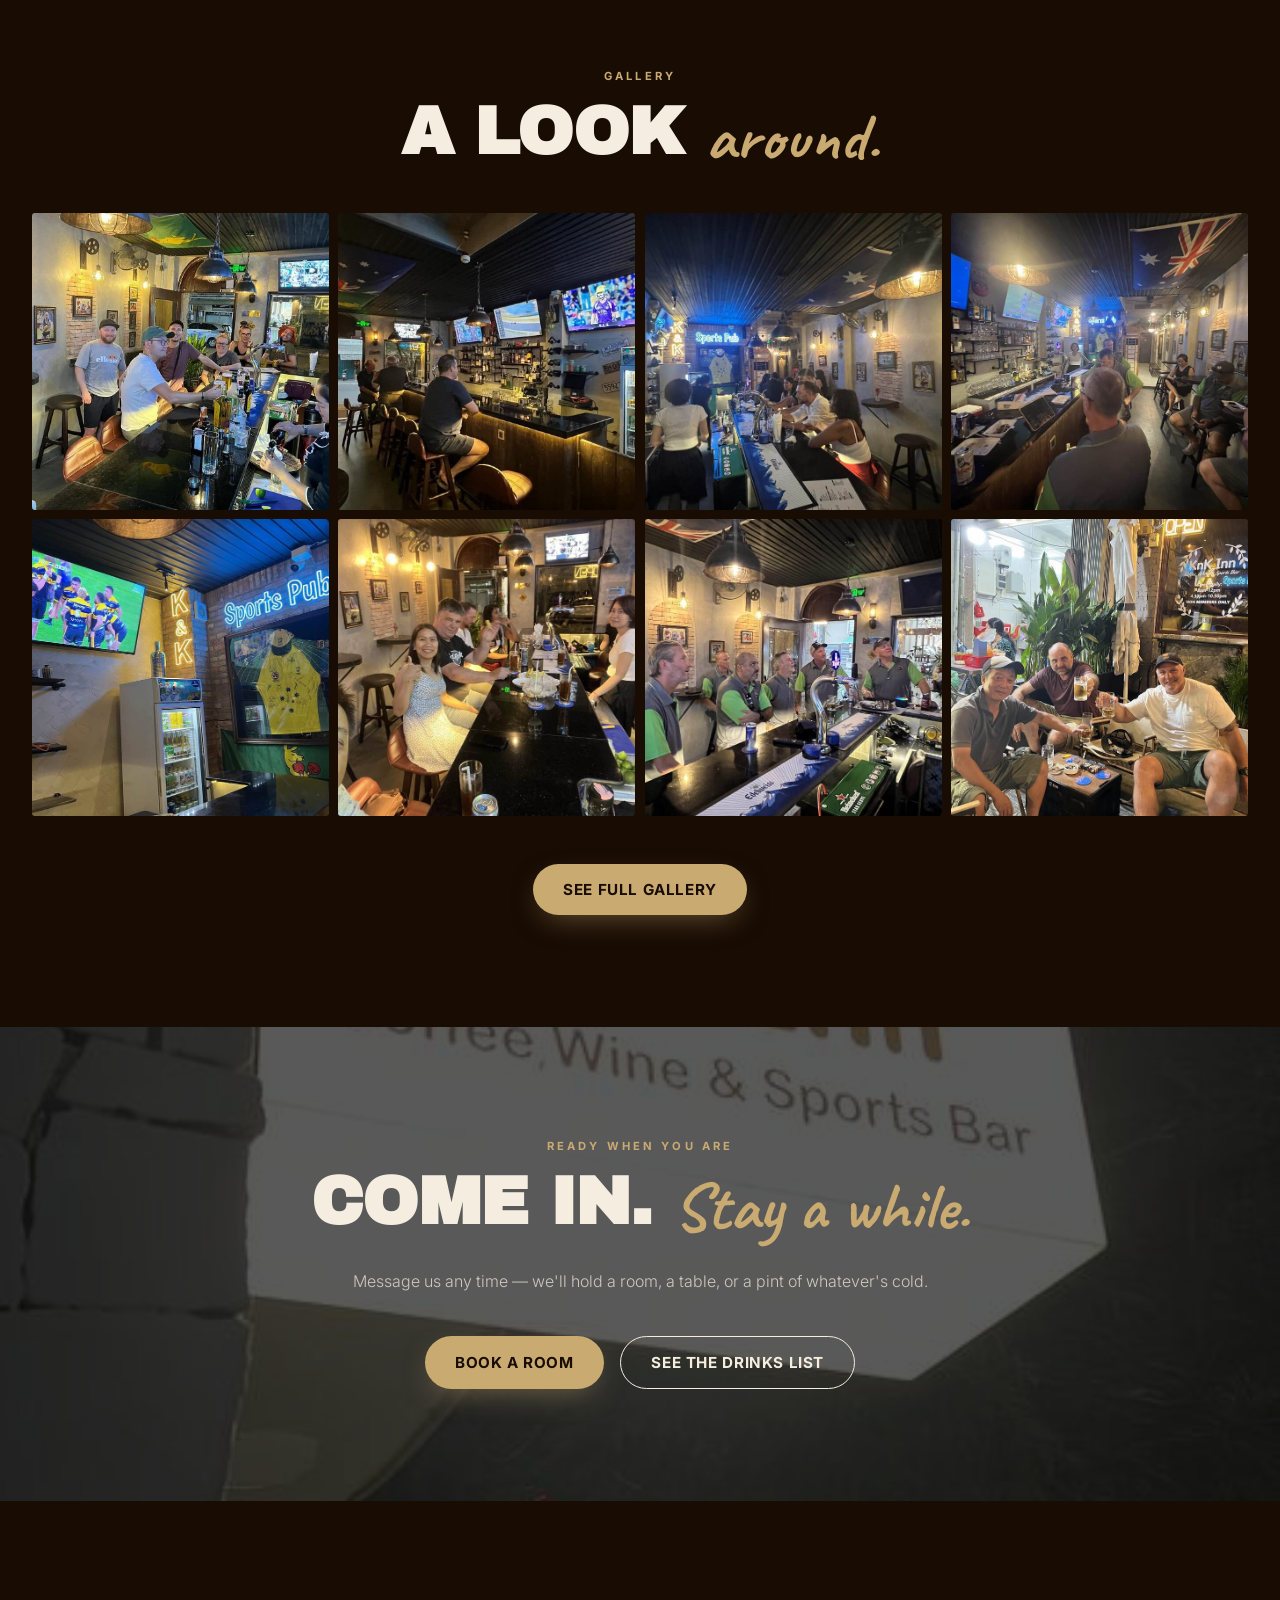
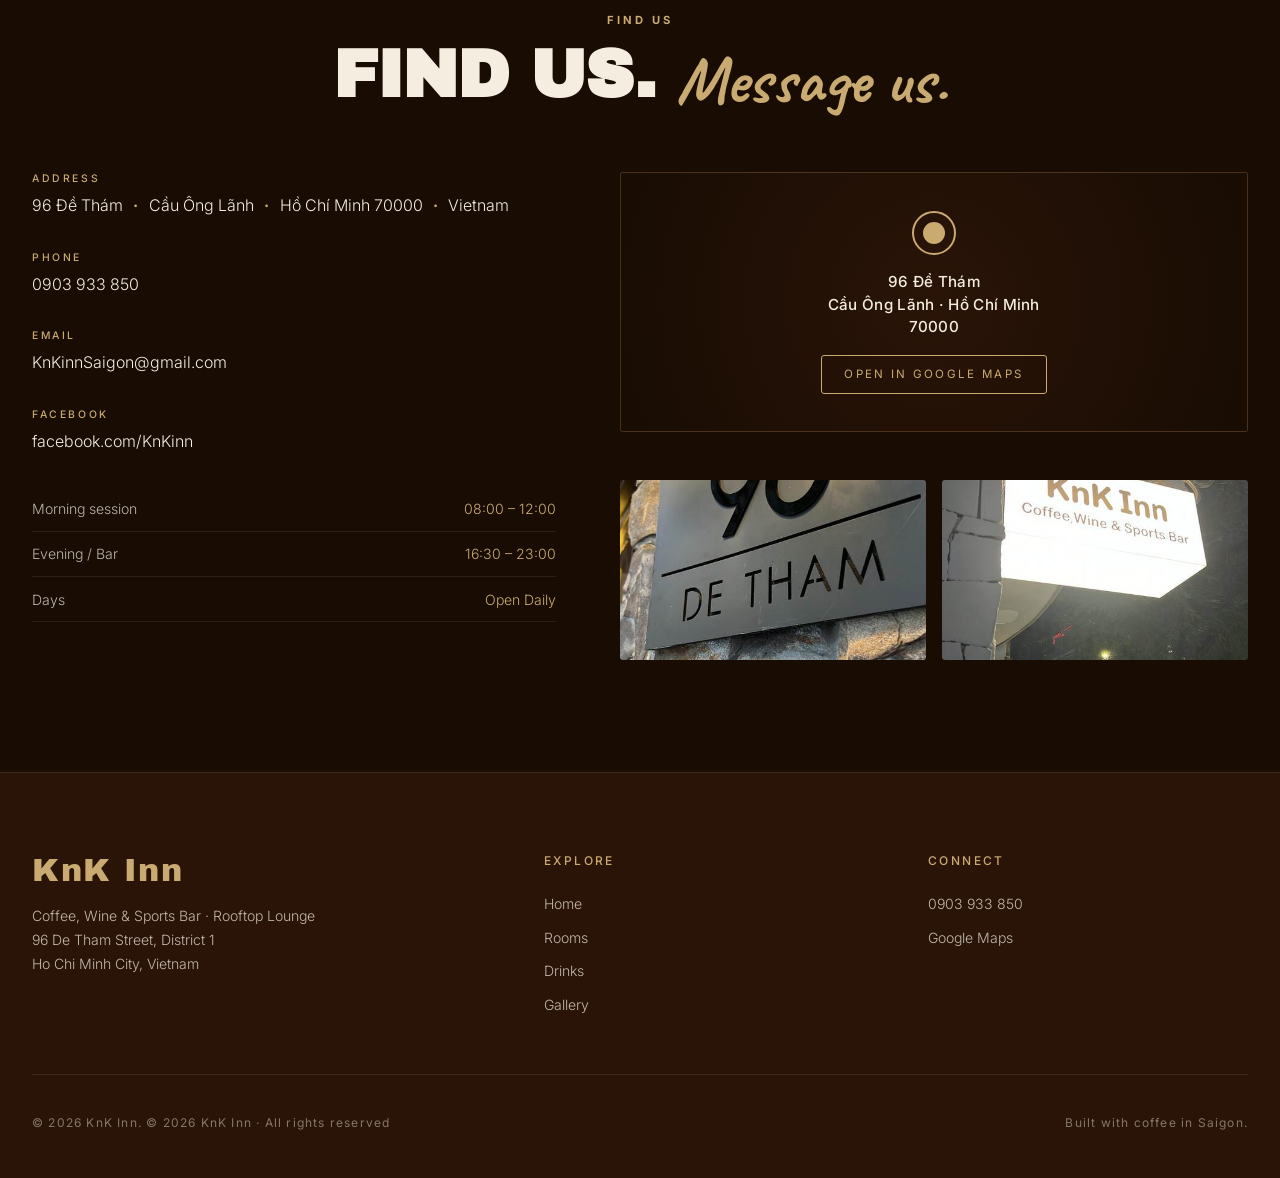
==== commit ca59eb99: "Booking flow + room page overhaul - New per-room booking flow: availability.php, confirm-booking.php" ====
--- a/index.html
+++ b/index.html
@@ -49,10 +49,10 @@
 <!-- HERO -->
 <section id="hero">
   <div class="hero-slides">
-    <div class="hero-slide active"><img src="assets/img/nw_50.jpg" alt="KnK Inn facade"></div>
-    <div class="hero-slide"><img src="assets/img/nw_22.jpg" alt="Rooftop garden"></div>
-    <div class="hero-slide"><img src="assets/img/rm_11.jpg" alt="KnK Inn room"></div>
-    <div class="hero-slide"><img src="assets/img/nw_11.jpg" alt="Sports bar"></div>
+    <div class="hero-slide active"><img src="assets/img/ex_06.jpg" alt="KnK Inn"></div>
+    <div class="hero-slide"><img src="assets/img/nw_26.jpg" alt="KnK Inn"></div>
+    <div class="hero-slide"><img src="assets/img/nw_51.jpg" alt="KnK Inn"></div>
+    <div class="hero-slide"><img src="assets/img/nw_62.jpg" alt="KnK Inn"></div>
   </div>
   <div class="hero-overlay"></div>
   <div class="hero-content">
@@ -63,6 +63,9 @@
     <h1 class="hero-title display-xl">
       <span data-i18n="hero.titleLine1">KnK</span> <em data-i18n="hero.titleLine2">Inn</em>
     </h1>
+    <p class="hero-triple" data-i18n="hero.triple">
+      <span class="t">Coffee</span><span class="dot">·</span><span class="t">Wine</span><span class="dot">·</span><span class="t">Sports</span>
+    </p>
     <p class="hero-desc" data-i18n="hero.desc">Boutique rooms. Proper coffee. Good wine. Every game on every screen. A rooftop that makes Saigon feel small.</p>
     <div class="hero-actions">
       <a href="rooms.html" class="btn-primary" data-i18n="hero.ctaRooms">Explore Rooms</a>
@@ -97,8 +100,8 @@
   <div class="container">
     <div class="about-wrap">
       <div class="about-images reveal">
-        <img class="about-img-main" src="assets/img/rm_02.jpg" alt="KnK Inn room">
-        <img class="about-img-inset" src="assets/img/rm_06.jpg" alt="KnK Inn rooftop">
+        <img class="about-img-main" src="assets/img/nw_62.jpg" alt="KnK Inn">
+        <img class="about-img-inset" src="assets/img/nw_51.jpg" alt="KnK Inn team">
       </div>
       <div class="about-content reveal">
         <span class="eyebrow" data-i18n="about.eyebrow">About Us</span>
@@ -155,10 +158,10 @@
       </div>
     </div>
     <div class="photo-strip">
-      <a class="photo-strip-item" data-lb data-lb-src="assets/img/nw_20.jpg"><img src="assets/img/nw_20.jpg" alt=""></a>
-      <a class="photo-strip-item" data-lb data-lb-src="assets/img/nw_29.jpg"><img src="assets/img/nw_29.jpg" alt=""></a>
-      <a class="photo-strip-item" data-lb data-lb-src="assets/img/nw_45.jpg"><img src="assets/img/nw_45.jpg" alt=""></a>
-      <a class="photo-strip-item" data-lb data-lb-src="assets/img/nw_60.jpg"><img src="assets/img/nw_60.jpg" alt=""></a>
+      <a class="photo-strip-item" data-lb data-lb-src="assets/img/nw_69.jpg"><img src="assets/img/nw_69.jpg" alt="Coffee"></a>
+      <a class="photo-strip-item" data-lb data-lb-src="assets/img/nw_56.jpg"><img src="assets/img/nw_56.jpg" alt="Wine"></a>
+      <a class="photo-strip-item" data-lb data-lb-src="assets/img/rm_15.jpg"><img src="assets/img/rm_15.jpg" alt="Sports bar"></a>
+      <a class="photo-strip-item" data-lb data-lb-src="assets/img/rm_23.jpg"><img src="assets/img/rm_23.jpg" alt="Rooms"></a>
     </div>
   </div>
 </section>
@@ -168,7 +171,7 @@
   <div class="rooftop-wrap">
     <div class="rooftop-images reveal">
       <div class="rooftop-badge"><span data-i18n="rooftop.badge">Signature</span></div>
-      <img class="rooftop-main" src="assets/img/nw_22.jpg" alt="Rooftop garden">
+      <img class="rooftop-main" src="assets/img/rm_12.jpg" alt="Rooftop garden">
     </div>
     <div class="rooftop-copy reveal">
       <span class="eyebrow" data-i18n="rooftop.eyebrow">Our Rooftop Garden</span>
@@ -351,14 +354,14 @@
       <h2 class="display-lg" data-i18n="gallery.title">A look <em>around.</em></h2>
     </div>
     <div class="preview-grid">
-      <a class="preview-item" data-lb data-lb-src="assets/img/nw_08.jpg"><img src="assets/img/nw_08.jpg" alt=""></a>
+      <a class="preview-item" data-lb data-lb-src="assets/img/ex_06.jpg"><img src="assets/img/ex_06.jpg" alt=""></a>
+      <a class="preview-item" data-lb data-lb-src="assets/img/ex_07.jpg"><img src="assets/img/ex_07.jpg" alt=""></a>
+      <a class="preview-item" data-lb data-lb-src="assets/img/nw_03.jpg"><img src="assets/img/nw_03.jpg" alt=""></a>
+      <a class="preview-item" data-lb data-lb-src="assets/img/nw_12.jpg"><img src="assets/img/nw_12.jpg" alt=""></a>
+      <a class="preview-item" data-lb data-lb-src="assets/img/nw_25.jpg"><img src="assets/img/nw_25.jpg" alt=""></a>
       <a class="preview-item" data-lb data-lb-src="assets/img/nw_30.jpg"><img src="assets/img/nw_30.jpg" alt=""></a>
-      <a class="preview-item" data-lb data-lb-src="assets/img/nw_44.jpg"><img src="assets/img/nw_44.jpg" alt=""></a>
-      <a class="preview-item" data-lb data-lb-src="assets/img/ex_03.jpg"><img src="assets/img/ex_03.jpg" alt=""></a>
-      <a class="preview-item" data-lb data-lb-src="assets/img/nw_15.jpg"><img src="assets/img/nw_15.jpg" alt=""></a>
-      <a class="preview-item" data-lb data-lb-src="assets/img/nw_55.jpg"><img src="assets/img/nw_55.jpg" alt=""></a>
-      <a class="preview-item" data-lb data-lb-src="assets/img/nw_68.jpg"><img src="assets/img/nw_68.jpg" alt=""></a>
-      <a class="preview-item" data-lb data-lb-src="assets/img/nw_41.jpg"><img src="assets/img/nw_41.jpg" alt=""></a>
+      <a class="preview-item" data-lb data-lb-src="assets/img/nw_52.jpg"><img src="assets/img/nw_52.jpg" alt=""></a>
+      <a class="preview-item" data-lb data-lb-src="assets/img/nw_69.jpg"><img src="assets/img/nw_69.jpg" alt=""></a>
     </div>
     <div style="text-align:center;margin-top:3rem;">
       <a href="gallery.html" class="btn-primary" data-i18n="gallery.cta">See full gallery</a>
@@ -391,7 +394,12 @@
       <div class="reveal">
         <div class="info-block">
           <span class="info-block-label" data-i18n="contact.address">Address</span>
-          <div class="info-block-value">96 Đề Thám<br>Cầu Ông Lãnh, Hồ Chí Minh 70000<br>Vietnam</div>
+          <div class="info-block-value address-inline">
+            <span>96 Đề Thám</span><span class="sep">·</span>
+            <span>Cầu Ông Lãnh</span><span class="sep">·</span>
+            <span>Hồ Chí Minh 70000</span><span class="sep">·</span>
+            <span>Vietnam</span>
+          </div>
         </div>
         <div class="info-block">
           <span class="info-block-label" data-i18n="contact.phone">Phone</span>
@@ -421,7 +429,7 @@
         </a>
         <div class="contact-photo-row">
           <img src="assets/img/nw_33.jpg" alt="">
-          <img src="assets/img/nw_47.jpg" alt="">
+          <img src="assets/img/nw_05.jpg" alt="">
         </div>
       </div>
     </div>
--- a/assets/css/styles.css
+++ b/assets/css/styles.css
@@ -202,6 +202,7 @@
 /* Section */
 .section { padding: 7rem 2rem; position: relative; }
 .container { max-width: 1400px; margin: 0 auto; }
+.container-narrow { max-width: 1100px; margin: 0 auto; padding: 0 24px; }
 
 /* Page header (internal pages) */
 .page-header {
@@ -363,40 +364,92 @@
   margin-bottom: 1.3rem; font-weight: 300;
 }
 
-/* Features */
-.features-grid { display: grid; grid-template-columns: repeat(3, 1fr); gap: 2.5rem; }
+/* Features — compact 4-across cards that don't stretch the width */
+.features-grid {
+  display: grid;
+  grid-template-columns: repeat(4, minmax(0, 1fr));
+  gap: 1.25rem;
+  max-width: 1100px;
+  margin-left: auto;
+  margin-right: auto;
+}
 .feature-card {
-  background: var(--brown-dark); padding: 3.5rem 2.5rem; border-radius: 3px;
-  border: 1px solid rgba(201,170,113,0.15); position: relative; overflow: hidden;
+  background: var(--brown-dark); padding: 2rem 1.8rem; border-radius: 14px;
+  border: 1px solid rgba(201,170,113,0.18); position: relative; overflow: hidden;
   transition: all 0.5s var(--ease-out); cursor: default;
+}
+.feature-card::before {
+  content: ""; position: absolute; inset: auto 0 0 0; height: 3px;
+  background: var(--gold);
+  transform: scaleX(0); transform-origin: left;
+  transition: transform 0.4s var(--ease-out);
 }
 .feature-card:hover {
   border-color: rgba(201,170,113,0.4); transform: translateY(-6px);
   box-shadow: 0 20px 40px rgba(0,0,0,0.5);
 }
+.feature-card:hover::before { transform: scaleX(1); }
 .feature-num {
-  font-family: 'Archivo Black', 'Inter', sans-serif; font-size: 2.5rem; font-weight: 900;
-  color: rgba(201,170,113,0.4); line-height: 1; margin-bottom: 1.5rem;
-}
+  font-family: 'Archivo Black', 'Inter', sans-serif; font-size: 2.4rem; font-weight: 900;
+  color: var(--gold); line-height: 1; margin-bottom: 1.2rem; letter-spacing: -0.03em;
+}
+.feature-card:nth-child(2) .feature-num { color: #e2c98a; }
+.feature-card:nth-child(3) .feature-num { color: #c97f55; }
+.feature-card:nth-child(4) .feature-num { color: #9ed7c5; }
 .feature-title {
-  font-family: 'Archivo Black', 'Inter', sans-serif; font-size: 1.8rem; font-weight: 900;
-  color: var(--cream); margin-bottom: 1rem;
+  font-family: 'Archivo Black', 'Inter', sans-serif; font-size: 1.35rem; font-weight: 900;
+  color: var(--cream); margin-bottom: 0.6rem; letter-spacing: 0.01em;
+  text-transform: none;
 }
 .feature-desc {
-  color: var(--cream-dim); font-size: 0.9rem; line-height: 1.75; font-weight: 300;
-}
+  color: var(--cream-dim); font-size: 0.92rem; line-height: 1.55; font-weight: 400;
+}
+@media (max-width: 520px) { .features-grid { grid-template-columns: 1fr; } }
+/* Photo strip — varied-aspect tile grid (POC-style), rounded corners */
 .photo-strip {
-  display: grid; grid-template-columns: repeat(4, 1fr); gap: 1rem;
-  margin-top: 4rem; height: 240px;
+  display: grid;
+  grid-template-columns: repeat(4, 1fr);
+  grid-auto-rows: 220px;
+  grid-auto-flow: dense;
+  gap: 14px;
+  margin: 4rem auto 0;
+  max-width: 1100px;
 }
 .photo-strip-item {
-  overflow: hidden; border-radius: 3px; cursor: pointer; position: relative;
+  overflow: hidden; border-radius: 14px; cursor: pointer; position: relative;
+  background: var(--brown-dark);
 }
 .photo-strip-item img {
   width: 100%; height: 100%; object-fit: cover;
   transition: transform 0.7s var(--ease-out);
-}
-.photo-strip-item:hover img { transform: scale(1.1); }
+  display: block;
+}
+.photo-strip-item::after {
+  content: ""; position: absolute; inset: 0;
+  background: linear-gradient(180deg, transparent 60%, rgba(0,0,0,0.35) 100%);
+  opacity: 0; transition: opacity 0.3s;
+  pointer-events: none;
+}
+.photo-strip-item:hover::after { opacity: 1; }
+.photo-strip-item:hover img { transform: scale(1.06); }
+.photo-strip-item:nth-child(1) { grid-column: span 2; grid-row: span 2; }
+.photo-strip-item:nth-child(2) { grid-column: span 2; grid-row: span 1; }
+.photo-strip-item:nth-child(3) { grid-column: span 1; grid-row: span 1; }
+.photo-strip-item:nth-child(4) { grid-column: span 1; grid-row: span 1; }
+@media (max-width: 900px) {
+  .photo-strip { grid-template-columns: repeat(2, 1fr); grid-auto-rows: 180px; }
+  .photo-strip-item:nth-child(1) { grid-column: span 2; grid-row: span 2; }
+  .photo-strip-item:nth-child(2) { grid-column: span 2; grid-row: span 1; }
+  .photo-strip-item:nth-child(3),
+  .photo-strip-item:nth-child(4) { grid-column: span 1; grid-row: span 1; }
+}
+@media (max-width: 560px) {
+  .photo-strip { grid-template-columns: 1fr; grid-auto-rows: 200px; }
+  .photo-strip-item:nth-child(1),
+  .photo-strip-item:nth-child(2),
+  .photo-strip-item:nth-child(3),
+  .photo-strip-item:nth-child(4) { grid-column: span 1; grid-row: span 1; }
+}
 
 /* Rooftop Garden feature section */
 #rooftop {
@@ -466,16 +519,32 @@
 .gallery-chip.active {
   background: var(--gold); color: var(--brown-deep); border-color: var(--gold);
 }
-.masonry { columns: 3; column-gap: 1rem; }
+/* Gallery — CSS grid "masonry" with cropped tiles (kills baked-in borders) */
+.masonry {
+  display: grid;
+  grid-template-columns: repeat(4, 1fr);
+  grid-auto-rows: 220px;
+  grid-auto-flow: dense;
+  gap: 14px;
+}
 .masonry-item {
-  break-inside: avoid; margin-bottom: 1rem; position: relative;
-  overflow: hidden; border-radius: 3px; cursor: pointer;
+  position: relative;
+  overflow: hidden;
+  border-radius: 14px;
+  cursor: pointer;
   background: var(--brown-dark);
 }
 .masonry-item img {
-  width: 100%; display: block; transition: transform 0.7s var(--ease-out);
-}
-.masonry-item:hover img { transform: scale(1.05); }
+  width: 100%; height: 100%; display: block;
+  object-fit: cover;
+  transform: scale(1.08);  /* zoom crops baked-in white border strips (~3-4% wide) */
+  transition: transform 0.7s var(--ease-out);
+}
+.masonry-item:hover img { transform: scale(1.14); }
+/* Varied sizes so the grid feels alive, not uniform */
+.masonry-item:nth-child(11n+1) { grid-column: span 2; grid-row: span 2; }
+.masonry-item:nth-child(7n+3)  { grid-row: span 2; }
+.masonry-item:nth-child(13n+5) { grid-column: span 2; }
 .masonry-overlay {
   position: absolute; inset: 0;
   background: linear-gradient(180deg, transparent 55%, rgba(24,12,3,0.88));
@@ -608,9 +677,11 @@
 .hours-table td:first-child { color: var(--cream-dim); }
 .hours-table td:last-child { color: var(--gold); text-align: right; }
 .contact-map-placeholder {
-  width: 100%; height: 380px; background: var(--brown-dark);
+  display: block;
+  width: 100%; height: 260px; background: var(--brown-dark);
   border: 1px solid rgba(201,170,113,0.2); border-radius: 3px;
   position: relative; overflow: hidden;
+  text-decoration: none;
 }
 .map-inner {
   position: absolute; inset: 0;
@@ -619,11 +690,11 @@
   gap: 1rem;
 }
 .map-pin-ring {
-  width: 60px; height: 60px; border: 2px solid var(--gold);
+  width: 44px; height: 44px; border: 2px solid var(--gold);
   border-radius: 50%; position: relative;
 }
 .map-pin-ring::before {
-  content: ''; position: absolute; inset: 12px; background: var(--gold);
+  content: ''; position: absolute; inset: 9px; background: var(--gold);
   border-radius: 50%; animation: pulse 2s infinite;
 }
 .map-address {
@@ -816,9 +887,12 @@
   .hamburger { display: block; }
   .nav-cta { display: none; }
   .about-wrap, .contact-wrap, .rooftop-wrap, .drinks-wrap { grid-template-columns: 1fr; gap: 3rem; }
-  .features-grid { grid-template-columns: 1fr; gap: 1.5rem; }
+  .features-grid { grid-template-columns: repeat(2, 1fr); gap: 1.5rem; }
   .footer-inner { grid-template-columns: 1fr; gap: 2.5rem; }
-  .masonry { columns: 2; }
+  .masonry { grid-template-columns: repeat(3, 1fr); grid-auto-rows: 180px; }
+  .masonry-item:nth-child(11n+1) { grid-column: span 2; grid-row: span 2; }
+  .masonry-item:nth-child(7n+3)  { grid-row: span 2; grid-column: span 1; }
+  .masonry-item:nth-child(13n+5) { grid-column: span 1; grid-row: span 1; }
   .drinks-categories { grid-template-columns: 1fr; }
   .preview-grid { grid-template-columns: repeat(2, 1fr); }
 }
@@ -827,8 +901,10 @@
   .section { padding: 4rem 1.2rem; }
   .page-header { padding: 8rem 1.2rem 3rem; }
   .hero-content { padding: 0 1.2rem; }
-  .masonry { columns: 1; }
-  .photo-strip { grid-template-columns: 1fr 1fr; height: 160px; }
+  .masonry { grid-template-columns: repeat(2, 1fr); grid-auto-rows: 160px; }
+  .masonry-item:nth-child(11n+1), .masonry-item:nth-child(7n+3), .masonry-item:nth-child(13n+5) {
+    grid-column: span 1; grid-row: span 1;
+  }
   .drinks-img-stack img:last-child { display: none; }
   .about-img-inset { display: none; }
   .contact-photo-row { display: none; }
@@ -1113,11 +1189,24 @@
   font-weight: 400;
 }
 .room-card-cta {
-  font-size: 0.68rem; letter-spacing: 0.22em; text-transform: uppercase;
-  color: var(--gold); font-weight: 600; margin-top: 0.2rem;
-  opacity: 0; transform: translateY(6px); transition: opacity 0.35s, transform 0.35s;
-}
-.room-card-link:hover .room-card-cta { opacity: 1; transform: translateY(0); }
+  display: inline-block;
+  margin-top: 0.9rem;
+  align-self: flex-start;
+  padding: 0.6rem 1.1rem;
+  font-size: 0.7rem;
+  letter-spacing: 0.18em;
+  text-transform: uppercase;
+  font-weight: 700;
+  color: var(--brown-deep);
+  background: var(--gold);
+  border-radius: 3px;
+  box-shadow: 0 2px 8px rgba(0,0,0,0.35);
+  transition: background 0.25s, transform 0.25s;
+}
+.room-card-link:hover .room-card-cta {
+  background: var(--gold-light);
+  transform: translateY(-2px);
+}
 
 /* Floors 5 & 6 info block */
 .rooms-floors-info {
@@ -1146,3 +1235,462 @@
 @media (max-width: 720px) {
   .rooms-floors-info { grid-template-columns: 1fr; }
 }
+
+/* ═══════════════════════════════════════════
+   Per-room page — hero + gallery + booking
+═══════════════════════════════════════════ */
+/* Image-only hero banner for per-room pages */
+.room-hero-img {
+  position: relative;
+  height: 46vh;
+  min-height: 320px;
+  max-height: 520px;
+  margin-top: 72px; /* clear fixed nav */
+  background-image: var(--room-hero-img, none);
+  background-size: cover;
+  background-position: center;
+}
+.room-hero-img::after {
+  content: "";
+  position: absolute; inset: 0;
+  background: linear-gradient(180deg, rgba(24,12,3,0) 0%, rgba(24,12,3,0.35) 80%, rgba(24,12,3,0.65) 100%);
+}
+@media (max-width: 720px) {
+  .room-hero-img { height: 38vh; min-height: 240px; }
+}
+
+/* 2-col top section: description LEFT · booking RIGHT */
+.room-top-grid {
+  display: grid;
+  grid-template-columns: 1.05fr 1fr;
+  gap: 3.5rem;
+  align-items: start;
+}
+.room-top-desc .eyebrow { color: var(--gold); }
+.room-top-desc h1 { margin-bottom: 1rem; }
+.room-top-book-head { margin-bottom: 0.5rem; }
+.room-top-book-head .eyebrow { color: var(--gold); }
+.room-top-book-head h2 { margin-bottom: 0.6rem; }
+.room-top-book-sub {
+  color: var(--cream-dim);
+  font-size: 0.95rem;
+  line-height: 1.55;
+  margin: 0;
+}
+@media (max-width: 980px) {
+  .room-top-grid { grid-template-columns: 1fr; gap: 2.5rem; }
+}
+
+/* Legacy full-bleed hero (kept for back-compat; no longer used) */
+.room-hero {
+  position: relative;
+  min-height: 70vh;
+  display: flex;
+  align-items: flex-end;
+  padding: 8rem 0 3rem;
+  overflow: hidden;
+  background: var(--brown-deep);
+}
+.room-hero::before {
+  content: "";
+  position: absolute; inset: 0;
+  background-size: cover; background-position: center;
+  background-image: var(--room-hero-img, none);
+  filter: brightness(0.55) saturate(1.05);
+  z-index: 0;
+}
+.room-hero::after {
+  content: "";
+  position: absolute; inset: 0;
+  background: linear-gradient(180deg, rgba(24,12,3,0.35) 0%, rgba(24,12,3,0.75) 70%, rgba(24,12,3,1) 100%);
+  z-index: 1;
+}
+.room-hero .container { position: relative; z-index: 2; }
+.room-hero .eyebrow { color: var(--gold-light); }
+.room-hero h1 { margin-bottom: 1rem; }
+.room-hero-lede {
+  color: var(--cream-dim);
+  font-size: 1.05rem;
+  max-width: 640px;
+  line-height: 1.6;
+  margin-top: 0.5rem;
+}
+.room-hero-meta {
+  display: flex; flex-wrap: wrap; gap: 1rem 2rem;
+  margin-top: 2rem;
+  font-size: 0.82rem;
+  letter-spacing: 0.08em;
+  text-transform: uppercase;
+  color: var(--cream-dim);
+}
+.room-hero-meta strong {
+  color: var(--gold);
+  font-family: 'Archivo Black', sans-serif;
+  font-weight: 400;
+  letter-spacing: 0.04em;
+}
+
+/* Gallery strip */
+.room-gallery {
+  display: grid;
+  grid-template-columns: repeat(auto-fit, minmax(240px, 1fr));
+  gap: 1rem;
+  margin-top: 2.5rem;
+}
+.room-gallery .room-card { aspect-ratio: 4/3; cursor: zoom-in; }
+
+/* Features list */
+.room-features {
+  display: grid;
+  grid-template-columns: repeat(auto-fit, minmax(220px, 1fr));
+  gap: 1.25rem;
+  margin-top: 2rem;
+}
+.room-features-item {
+  display: flex; align-items: flex-start; gap: 0.9rem;
+  padding: 1.1rem 1.2rem;
+  border: 1px solid rgba(201,170,113,0.2);
+  border-radius: 4px;
+  background: rgba(42,20,8,0.4);
+}
+.room-features-item .ico {
+  flex: 0 0 auto; font-size: 1.3rem; line-height: 1;
+}
+.room-features-item h5 {
+  font-family: 'Archivo Black', sans-serif;
+  font-size: 0.9rem; color: var(--cream);
+  margin-bottom: 0.2rem; text-transform: none; font-weight: 400;
+}
+.room-features-item p {
+  margin: 0; color: var(--cream-dim);
+  font-size: 0.85rem; line-height: 1.5;
+}
+
+/* ═══════════════════════════════════════════
+   Booking widget — 2 steps (dates → details)
+═══════════════════════════════════════════ */
+#booking-widget {
+  display: block;
+  width: 100%;
+  margin: 1.5rem 0 0;
+  background: rgba(42,20,8,0.55);
+  border: 1px solid rgba(201,170,113,0.25);
+  border-radius: 6px;
+  padding: 2rem;
+}
+.booking-step {
+  display: block;
+}
+.booking-step[hidden] { display: none; }
+
+.booking-step-head {
+  display: flex; align-items: flex-start; gap: 1rem;
+  margin-bottom: 1.3rem;
+}
+.booking-step-num {
+  flex: 0 0 auto;
+  display: inline-flex; align-items: center; justify-content: center;
+  width: 2.2rem; height: 2.2rem;
+  background: var(--gold); color: var(--brown-deep);
+  border-radius: 50%;
+  font-family: 'Archivo Black', sans-serif;
+  font-size: 1.05rem;
+}
+.booking-step-head h3 {
+  font-family: 'Archivo Black', sans-serif;
+  font-size: 1.2rem; color: var(--cream);
+  text-transform: none; font-weight: 400;
+  letter-spacing: -0.005em;
+  margin-bottom: 0.2rem;
+}
+.booking-step-head .muted {
+  color: var(--cream-faint);
+  font-size: 0.88rem;
+  margin: 0;
+}
+
+/* flatpickr inline tweaks — dark brown + gold KnK theme */
+.booking-date-input { display: none; /* inline calendar renders below */ }
+
+#booking-widget .flatpickr-calendar.inline {
+  width: 100% !important;
+  max-width: 100% !important;
+  background: rgba(24,12,3,0.7) !important;
+  border: 1px solid rgba(201,170,113,0.25) !important;
+  border-radius: 6px !important;
+  box-shadow: none !important;
+  padding: 0.6rem 0.5rem 0.9rem !important;
+}
+#booking-widget .flatpickr-calendar.inline::before,
+#booking-widget .flatpickr-calendar.inline::after { display: none !important; }
+#booking-widget .flatpickr-months,
+#booking-widget .flatpickr-month,
+#booking-widget .flatpickr-innerContainer,
+#booking-widget .flatpickr-rContainer,
+#booking-widget .flatpickr-weekdays,
+#booking-widget .flatpickr-days,
+#booking-widget .dayContainer {
+  background: transparent !important;
+  color: var(--cream) !important;
+  fill: var(--cream) !important;
+}
+#booking-widget .flatpickr-months { padding-bottom: 0.4rem; }
+#booking-widget .flatpickr-current-month,
+#booking-widget .flatpickr-current-month .cur-month,
+#booking-widget .flatpickr-current-month input.cur-year,
+#booking-widget .flatpickr-monthDropdown-months {
+  color: var(--cream) !important;
+  font-weight: 700 !important;
+  background: transparent !important;
+}
+#booking-widget .flatpickr-monthDropdown-month { background: var(--brown-dark) !important; color: var(--cream) !important; }
+#booking-widget .flatpickr-prev-month,
+#booking-widget .flatpickr-next-month {
+  fill: var(--gold) !important; color: var(--gold) !important;
+}
+#booking-widget .flatpickr-prev-month:hover svg,
+#booking-widget .flatpickr-next-month:hover svg { fill: var(--gold-light) !important; }
+#booking-widget span.flatpickr-weekday {
+  color: var(--gold) !important; font-size: 0.72rem !important;
+  letter-spacing: 0.12em; text-transform: uppercase; font-weight: 600;
+}
+#booking-widget .flatpickr-day {
+  color: var(--cream) !important;
+  border-radius: 4px !important;
+  background: transparent !important;
+  border-color: transparent !important;
+  max-width: none;
+  transition: background 0.15s, color 0.15s;
+}
+#booking-widget .flatpickr-day.today {
+  border: 1px solid var(--gold) !important;
+  color: var(--gold-light) !important;
+}
+#booking-widget .flatpickr-day:hover,
+#booking-widget .flatpickr-day.prevMonthDay:hover,
+#booking-widget .flatpickr-day.nextMonthDay:hover {
+  background: rgba(201,170,113,0.20) !important;
+  border-color: transparent !important;
+}
+#booking-widget .flatpickr-day.selected,
+#booking-widget .flatpickr-day.startRange,
+#booking-widget .flatpickr-day.endRange,
+#booking-widget .flatpickr-day.selected.startRange,
+#booking-widget .flatpickr-day.selected.endRange {
+  background: var(--gold) !important;
+  color: var(--brown-deep) !important;
+  border-color: var(--gold) !important;
+  font-weight: 700;
+  box-shadow: none !important;
+}
+#booking-widget .flatpickr-day.inRange {
+  background: rgba(201,170,113,0.25) !important;
+  border-color: transparent !important;
+  box-shadow: -5px 0 0 rgba(201,170,113,0.25), 5px 0 0 rgba(201,170,113,0.25) !important;
+  color: var(--cream) !important;
+}
+#booking-widget .flatpickr-day.flatpickr-disabled,
+#booking-widget .flatpickr-day.flatpickr-disabled:hover,
+#booking-widget .flatpickr-day.disabled {
+  color: rgba(244,237,224,0.22) !important;
+  text-decoration: line-through;
+  cursor: not-allowed !important;
+  background: transparent !important;
+}
+#booking-widget .flatpickr-day.prevMonthDay,
+#booking-widget .flatpickr-day.nextMonthDay { color: rgba(244,237,224,0.32) !important; }
+#booking-widget .flatpickr-day.flatpickr-disabled.prevMonthDay,
+#booking-widget .flatpickr-day.flatpickr-disabled.nextMonthDay { color: rgba(244,237,224,0.18) !important; }
+
+.booking-summary {
+  margin-top: 1.25rem;
+  padding: 1.1rem 1.25rem;
+  background: rgba(24,12,3,0.6);
+  border: 1px solid rgba(201,170,113,0.25);
+  border-radius: 4px;
+}
+.booking-summary-row {
+  display: flex; justify-content: space-between; align-items: baseline;
+  padding: 0.35rem 0;
+  font-size: 0.92rem;
+  color: var(--cream-dim);
+}
+.booking-summary-row strong {
+  color: var(--cream); font-weight: 600;
+  font-family: 'Inter', sans-serif;
+}
+.booking-summary-total {
+  margin-top: 0.4rem; padding-top: 0.8rem;
+  border-top: 1px solid rgba(201,170,113,0.2);
+  font-size: 1rem;
+}
+.booking-summary-total strong {
+  color: var(--gold);
+  font-family: 'Archivo Black', sans-serif;
+  font-size: 1.1rem;
+}
+.booking-summary-note {
+  margin-top: 0.6rem;
+  font-size: 0.75rem;
+  color: var(--cream-faint);
+  font-style: italic;
+}
+
+.booking-next {
+  margin-top: 1.25rem;
+  width: 100%;
+}
+.booking-next:disabled {
+  opacity: 0.35; cursor: not-allowed; transform: none !important;
+}
+
+/* Step 2 — details form (single column, comfortable spacing) */
+.booking-fields {
+  display: grid;
+  grid-template-columns: 1fr;
+  gap: 1.3rem;
+  max-width: 520px;
+  margin: 0 auto;
+}
+.booking-fields label,
+#booking-widget label.full {
+  display: flex;
+  flex-direction: column;
+  gap: 0.4rem;
+  font-size: 0.68rem;
+  letter-spacing: 0.22em;
+  text-transform: uppercase;
+  color: var(--gold);
+  font-weight: 500;
+}
+.booking-fields label.full { grid-column: 1 / -1; }
+#booking-widget label.full {
+  display: flex;
+  max-width: 520px;
+  margin: 1.3rem auto 0;
+}
+#booking-widget input[type="text"],
+#booking-widget input[type="email"],
+#booking-widget input[type="tel"],
+#booking-widget select,
+#booking-widget textarea {
+  width: 100%;
+  padding: 0.85rem 1rem;
+  font-family: 'Inter', sans-serif;
+  font-size: 1rem;
+  font-weight: 400;
+  letter-spacing: 0;
+  text-transform: none;
+  color: var(--cream);
+  background: rgba(24,12,3,0.6);
+  border: 1px solid rgba(201,170,113,0.3);
+  border-radius: 3px;
+  transition: border-color 0.25s, background 0.25s;
+}
+#booking-widget input:focus,
+#booking-widget select:focus,
+#booking-widget textarea:focus {
+  outline: none;
+  border-color: var(--gold);
+  background: rgba(24,12,3,0.85);
+}
+#booking-widget textarea { resize: vertical; min-height: 100px; }
+#booking-widget select {
+  appearance: none; cursor: pointer;
+  background-image: linear-gradient(45deg, transparent 50%, var(--gold) 50%), linear-gradient(135deg, var(--gold) 50%, transparent 50%);
+  background-position: calc(100% - 18px) 50%, calc(100% - 12px) 50%;
+  background-size: 6px 6px, 6px 6px; background-repeat: no-repeat; padding-right: 2.2rem;
+}
+#booking-widget select option { background: var(--brown-dark); color: var(--cream); }
+.req { color: var(--gold); margin-left: 0.2rem; }
+
+.booking-actions {
+  display: flex; gap: 1rem; justify-content: space-between;
+  margin: 1.8rem auto 0;
+  max-width: 520px;
+  flex-wrap: wrap;
+}
+.booking-actions .btn-primary,
+.booking-actions .btn-ghost { flex: 1 1 180px; text-align: center; }
+
+@media (max-width: 720px) {
+  #booking-widget { padding: 1.25rem; }
+  .booking-fields { grid-template-columns: 1fr; }
+  .booking-actions { flex-direction: column-reverse; }
+  .booking-actions .btn-primary,
+  .booking-actions .btn-ghost { width: 100%; }
+}
+
+/* ═══════════════════════════════════════════
+   Home hero — Coffee · Wine · Sports triple tag
+═══════════════════════════════════════════ */
+.hero-triple {
+  font-family: 'Archivo Black', sans-serif;
+  font-size: clamp(1.6rem, 3.4vw, 2.6rem);
+  color: var(--cream);
+  letter-spacing: 0.02em;
+  text-transform: uppercase;
+  margin: 0.8rem 0 1.4rem;
+  line-height: 1.05;
+  display: flex;
+  flex-wrap: wrap;
+  gap: 0.35em 0.6em;
+  align-items: baseline;
+}
+.hero-triple .dot {
+  color: var(--gold);
+  font-family: 'Caveat', cursive;
+  font-size: 1.4em;
+  line-height: 0.8;
+  transform: translateY(0.05em);
+  font-weight: 700;
+}
+.hero-triple span.t { color: var(--cream); }
+
+/* Room page gallery + features — narrower, centred, rounded */
+.room-gallery,
+.room-features {
+  max-width: 1100px;
+  margin-left: auto;
+  margin-right: auto;
+}
+.room-gallery {
+  grid-auto-rows: 200px;
+  grid-template-columns: repeat(6, 1fr);
+  grid-auto-flow: dense;
+  gap: 14px;
+}
+.room-gallery .room-card {
+  aspect-ratio: auto;
+  border-radius: 14px;
+}
+.room-gallery .room-card img {
+  width: 100%; height: 100%; display: block; object-fit: cover;
+  transition: transform 0.7s var(--ease-out);
+}
+.room-gallery .room-card:hover img { transform: scale(1.05); }
+.room-gallery .room-card:nth-child(1)  { grid-column: span 4; grid-row: span 2; }
+.room-gallery .room-card:nth-child(2)  { grid-column: span 2; }
+.room-gallery .room-card:nth-child(3)  { grid-column: span 2; }
+.room-gallery .room-card:nth-child(4)  { grid-column: span 3; }
+.room-gallery .room-card:nth-child(5)  { grid-column: span 3; }
+@media (max-width: 900px) {
+  .room-gallery { grid-template-columns: repeat(4, 1fr); grid-auto-rows: 160px; }
+  .room-gallery .room-card:nth-child(1) { grid-column: span 4; grid-row: span 2; }
+  .room-gallery .room-card:nth-child(n+2) { grid-column: span 2; grid-row: span 1; }
+}
+@media (max-width: 560px) {
+  .room-gallery { grid-template-columns: repeat(2, 1fr); grid-auto-rows: 180px; }
+  .room-gallery .room-card,
+  .room-gallery .room-card:nth-child(n) { grid-column: span 2; grid-row: span 1; }
+}
+
+/* Contact — address horizontal */
+.info-block-value.address-inline {
+  display: flex; flex-wrap: wrap; gap: 0.35em 0.65em;
+  align-items: baseline;
+}
+.info-block-value.address-inline .sep {
+  color: var(--gold);
+  font-weight: 700;
+}
